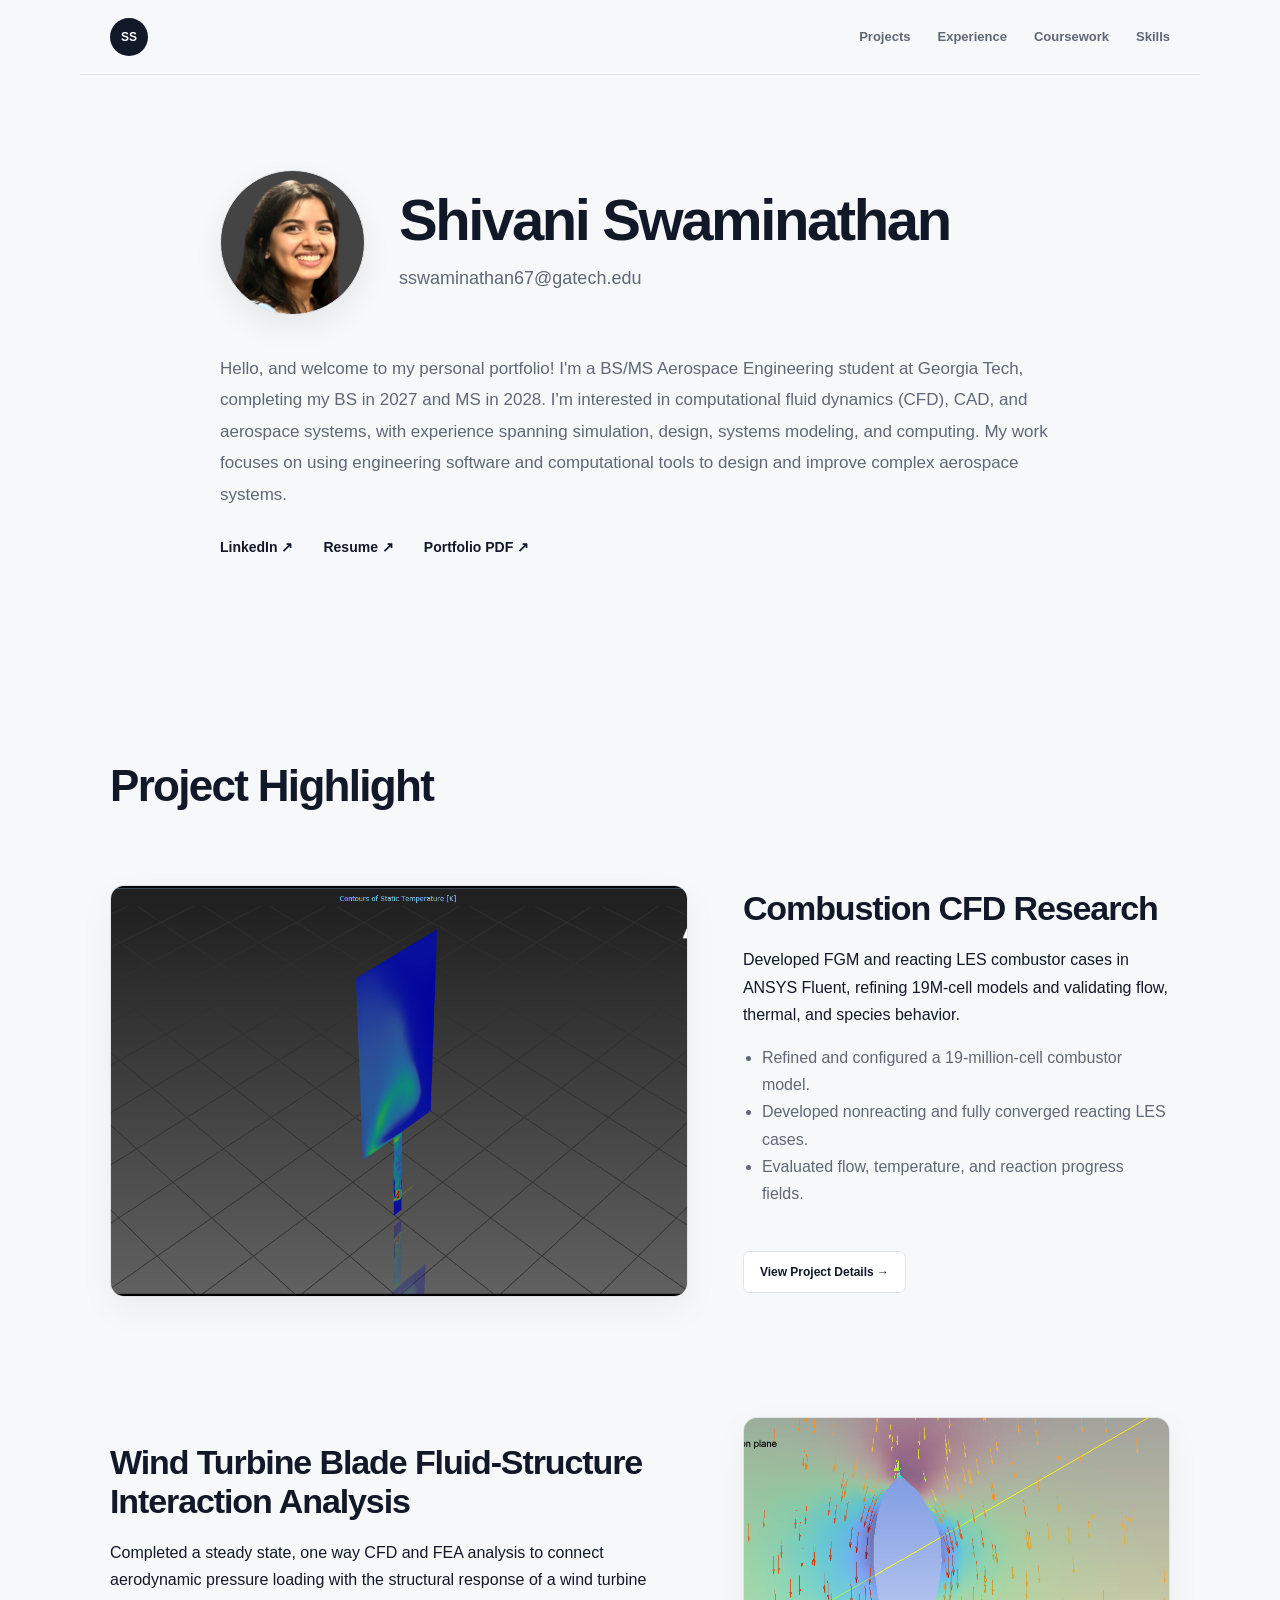
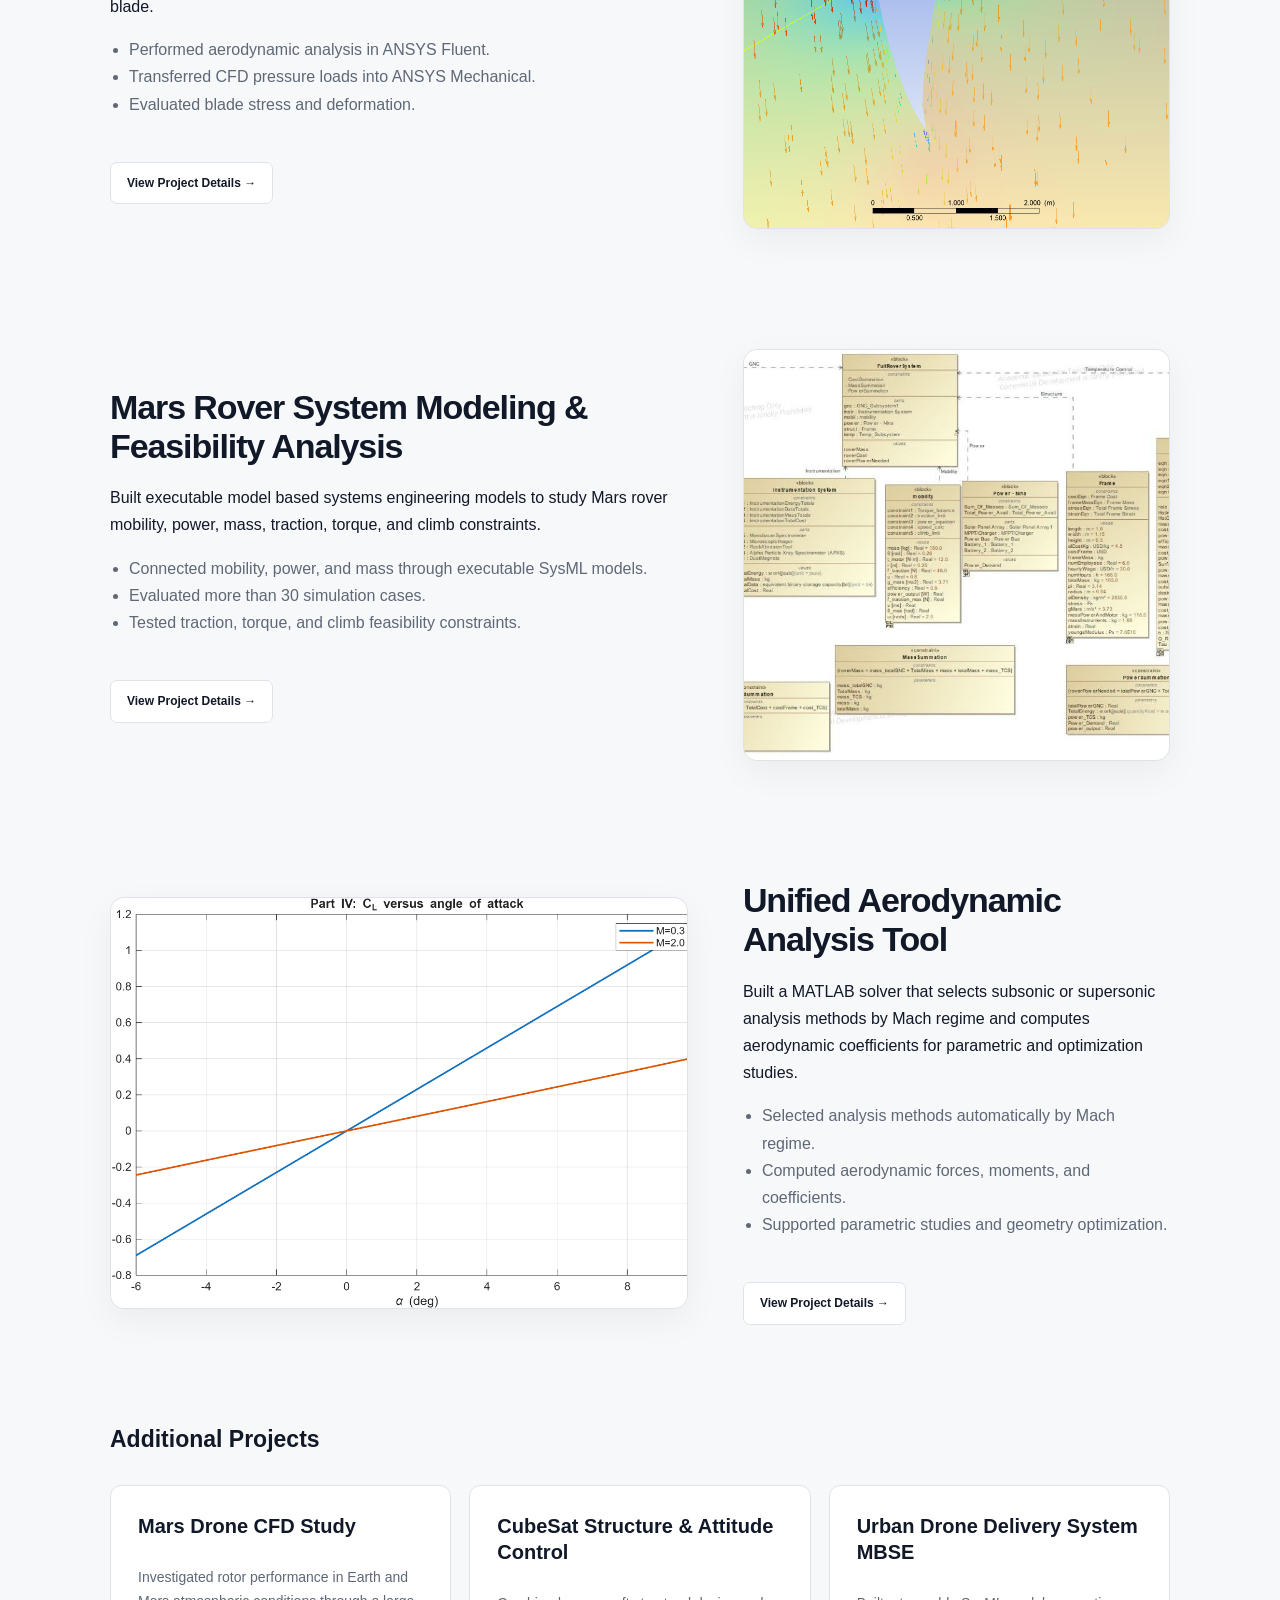
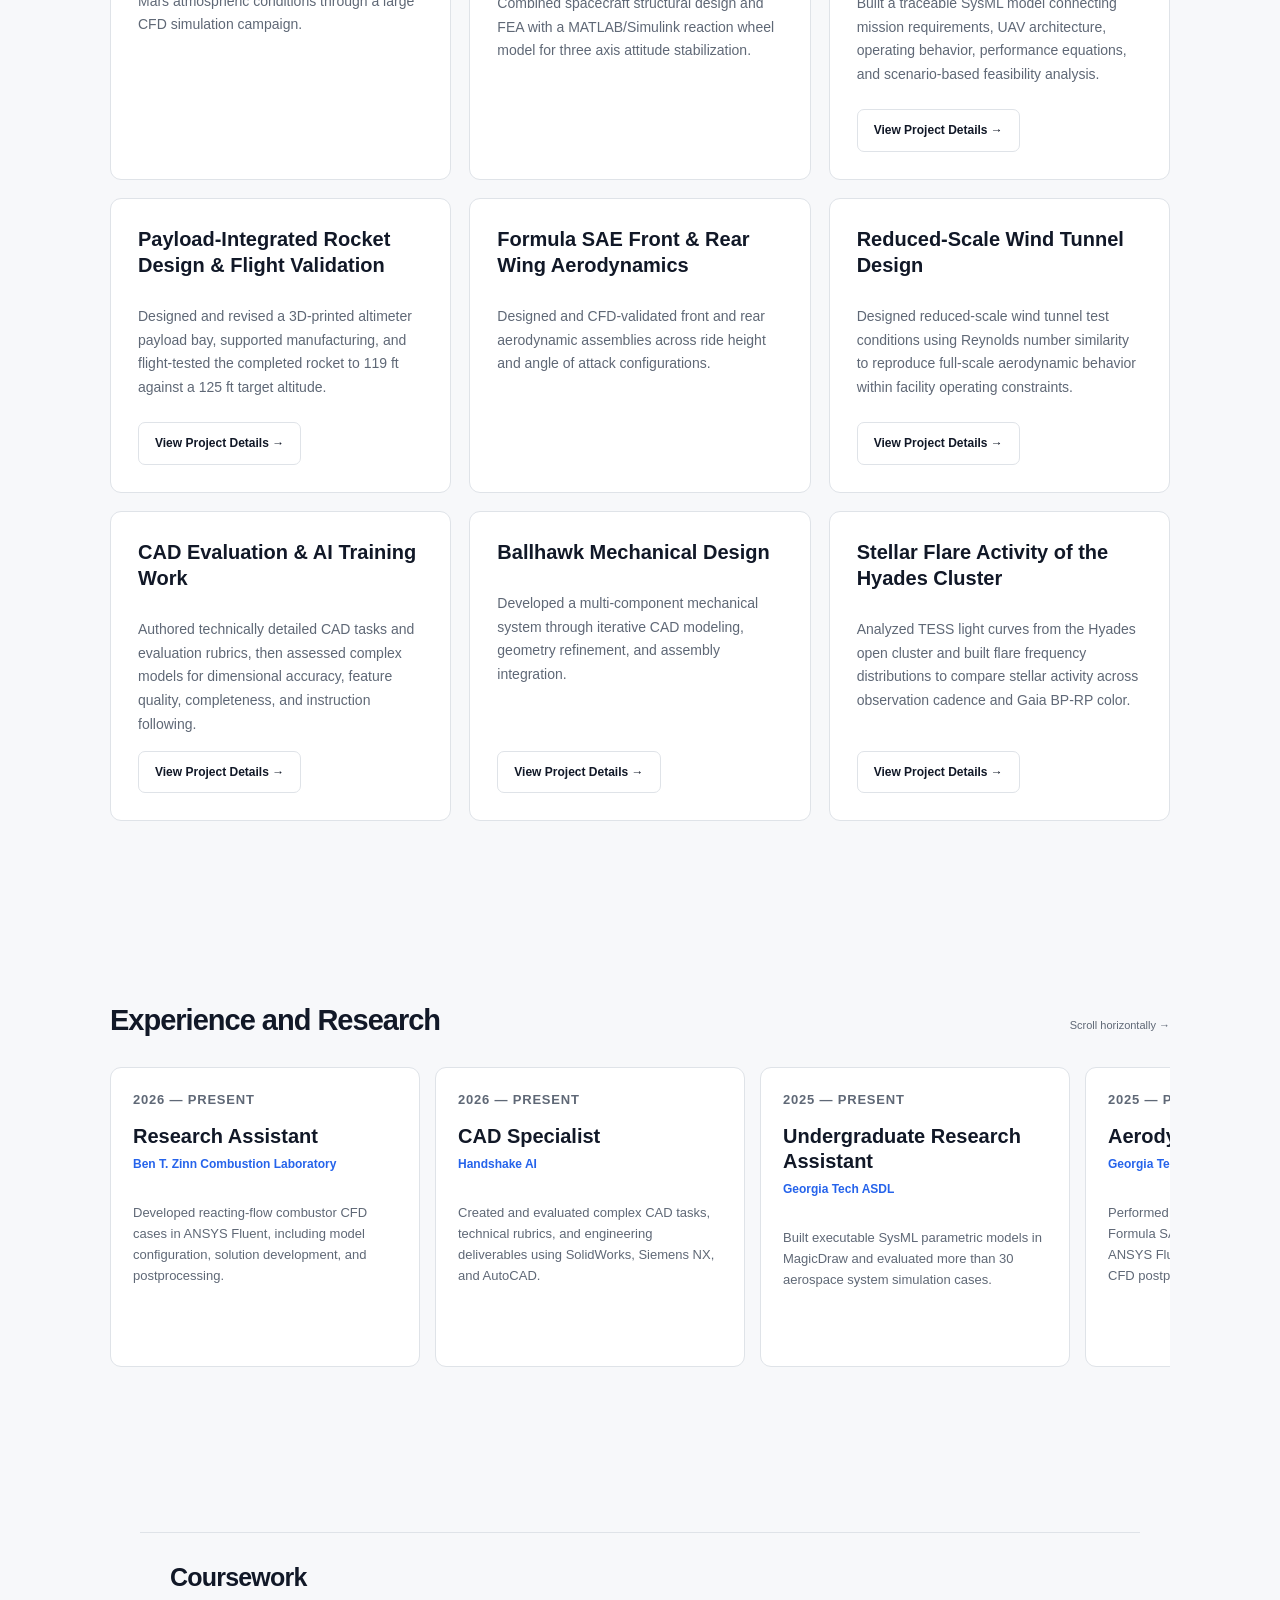
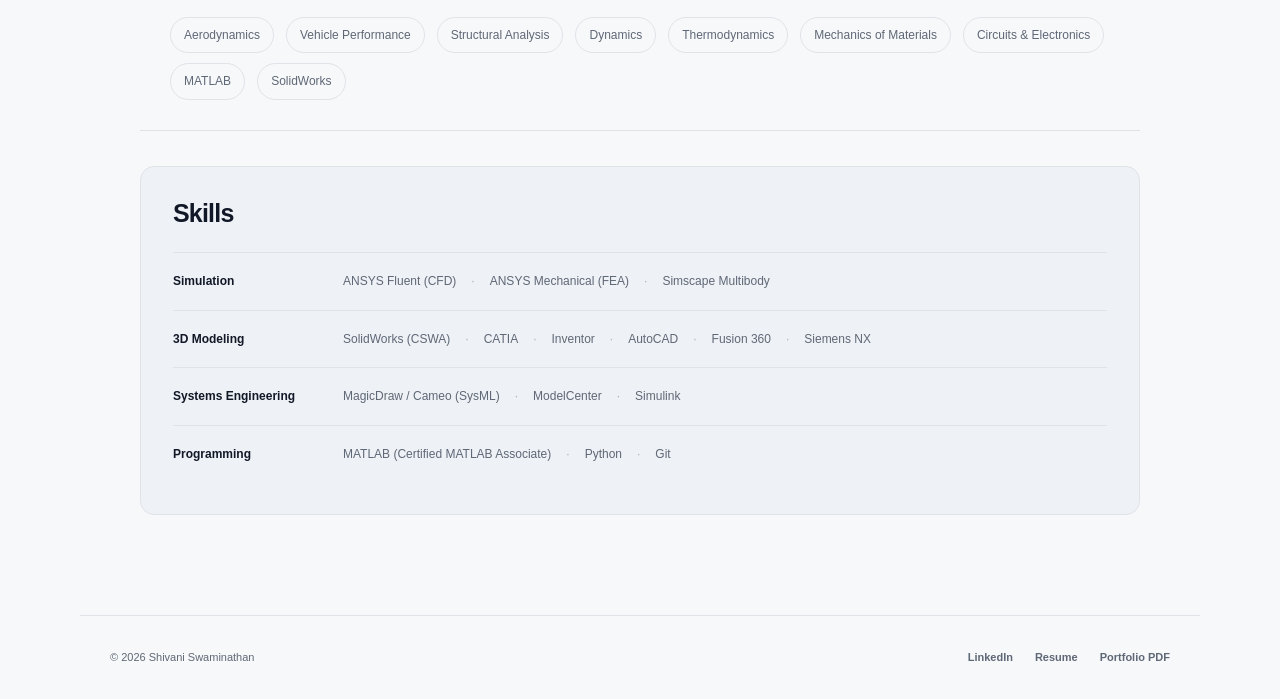
==== index.html @ 49f7ce7b "Add files via upload" ====
<!DOCTYPE html>
<html lang="en">

<head>
    <meta charset="UTF-8">

    <meta
        name="viewport"
        content="width=device-width, initial-scale=1.0"
    >

    <title>
        Shivani Swaminathan | Aerospace Engineering
    </title>

    <link rel="stylesheet" href="style.css">
</head>


<body>


<!-- =====================================================
     NAVIGATION
===================================================== -->

<nav class="navbar">

    <a href="#home" class="logo">
        SS
    </a>

    <div class="nav-links">

        <a href="#projects">
            Projects
        </a>

        <a href="#experience">
            Experience
        </a>

        <a href="#coursework">
            Coursework
        </a>

        <a href="#skills">
            Skills
        </a>

    </div>

</nav>



<main>


<!-- =====================================================
     INTRO
===================================================== -->

<section id="home" class="intro">

    <div class="intro-top">

        <div
            class="profile-photo"
            role="img"
            aria-label="Profile photo of Shivani Swaminathan"
        ></div>


        <div class="intro-heading">

            <h1>
                Shivani Swaminathan
            </h1>

            <p class="intro-email">
                sswaminathan67@gatech.edu
            </p>

        </div>

    </div>



    <p class="bio">

        Hello, and welcome to my personal portfolio! I'm a BS/MS Aerospace 
        Engineering student at Georgia Tech, completing my BS in 2027 and 
        MS in 2028. I'm interested in computational fluid dynamics (CFD), 
        CAD, and aerospace systems, with experience spanning simulation, design, 
        systems modeling, and computing. My work focuses on using 
        engineering software and computational tools to design and improve complex aerospace systems. 

    </p>



    <div class="intro-links">

        <a
            href="https://www.linkedin.com/in/shivani-swaminathan-gatech"
            target="_blank"
        >
            LinkedIn ↗
        </a>

        <a
            href="resume.pdf"
            target="_blank"
            rel="noopener noreferrer"
        >
            Resume ↗
        </a>

        <a
            href="output/pdf/Shivani_Swaminathan_Engineering_Portfolio.pdf"
            target="_blank"
            rel="noopener noreferrer"
        >
            Portfolio PDF ↗
        </a>

    </div>

</section>




<!-- =====================================================
     PROJECTS
===================================================== -->

<section id="projects" class="projects-section">

    <div class="section-heading">

        <div>
            <h2>Project Highlight</h2>
        </div>
    </div>


    <!-- =================================================
         FEATURED 01 — COMBUSTION CFD RESEARCH
    ================================================= -->

    <article class="featured-project">

        <div class="project-image">
            <img
                src="images/cfd_reacting_temp_graphic.png"
                alt="Reacting LES temperature contour from the combustor CFD model"
            >
        </div>

        <div class="project-info">

            <h3>Combustion CFD Research</h3>

            <p class="project-summary">
                Developed FGM and reacting LES combustor cases in ANSYS Fluent,
                refining 19M-cell models and validating flow, thermal, and species behavior.
            </p>

            <ul>
                <li>Refined and configured a 19-million-cell combustor model.</li>
                <li>Developed nonreacting and fully converged reacting LES cases.</li>
                <li>Evaluated flow, temperature, and reaction progress fields.</li>
            </ul>

            <a href="#combustion-detail" class="project-detail-button">
                View Project Details →
            </a>

        </div>

    </article>


    <!-- =================================================
         FEATURED 02 — WIND TURBINE FSI
    ================================================= -->

    <article class="featured-project reverse">

        <div class="project-image">
            <img
                src="images/wind-turbine-cfd-result-pressure-contour.png"
                alt="ANSYS Fluent pressure contour on the wind turbine blade"
            >
        </div>

        <div class="project-info">


            <h3>
                Wind Turbine Blade
                Fluid-Structure Interaction Analysis
            </h3>

            <p class="project-summary">
                Completed a steady state, one way CFD and FEA analysis to connect
                aerodynamic pressure loading with the structural response of a wind turbine blade.
            </p>

            <ul>
                <li>Performed aerodynamic analysis in ANSYS Fluent.</li>
                <li>Transferred CFD pressure loads into ANSYS Mechanical.</li>
                <li>Evaluated blade stress and deformation.</li>
            </ul>

            <a href="#wind-turbine-detail" class="project-detail-button">
                View Project Details →
            </a>

        </div>

    </article>


    <!-- =================================================
         FEATURED 03 — ASDL MARS ROVER
    ================================================= -->

    <article class="featured-project reverse">

        <div class="project-image">
            <img
                src="images/mbse-full-bdd.jpg"
                alt="Mars Opportunity Rover used for the MBSE mobility modeling project"
            >
        </div>

        <div class="project-info">

            <h3>
                Mars Rover System Modeling
                & Feasibility Analysis
            </h3>

            <p class="project-summary">
                Built executable model based systems engineering models to study
                Mars rover mobility, power, mass, traction, torque, and climb constraints.
            </p>

            <ul>
                <li>Connected mobility, power, and mass through executable SysML models.</li>
                <li>Evaluated more than 30 simulation cases.</li>
                <li>Tested traction, torque, and climb feasibility constraints.</li>
            </ul>

            <a href="#asdl-detail" class="project-detail-button">
                View Project Details →
            </a>

        </div>

    </article>


    <!-- =================================================
         FEATURED 04 — UNIFIED AERODYNAMIC ANALYSIS TOOL
    ================================================= -->

    <article class="featured-project">

        <div class="project-image">
            <img
                src="images/aero-tool-lift-angle-comparison.png"
                alt="Lift coefficient comparison generated by the unified aerodynamic analysis tool"
            >
        </div>

        <div class="project-info">

            <h3>Unified Aerodynamic Analysis Tool</h3>

            <p class="project-summary">
                Built a MATLAB solver that selects subsonic or supersonic analysis
                methods by Mach regime and computes aerodynamic coefficients for
                parametric and optimization studies.
            </p>

            <ul>
                <li>Selected analysis methods automatically by Mach regime.</li>
                <li>Computed aerodynamic forces, moments, and coefficients.</li>
                <li>Supported parametric studies and geometry optimization.</li>
            </ul>

            <a href="#aero-tool-detail" class="project-detail-button">
                View Project Details →
            </a>

        </div>

    </article>


    <!-- =================================================
         MORE PROJECTS
    ================================================= -->

    <div class="other-projects-heading">

        <div>
            <h3>Additional Projects</h3>
        </div>

    </div>


    <div class="project-grid project-grid-more">


        <!-- FORMULA SAE -->

        <article class="project-card">

            <h3>Formula SAE Front &amp; Rear Wing Aerodynamics</h3>

            <p>
                Designed and CFD-validated front and rear aerodynamic assemblies
                across ride height and angle of attack configurations.
            </p>

        </article>


        <!-- BALLHAWK -->

        <article class="project-card">

            <h3>Ballhawk Mechanical Design</h3>

            <p>
                Developed a multi-component mechanical system through iterative
                CAD modeling, geometry refinement, and assembly integration.
            </p>

        

            <a href="#ballhawk-detail" class="project-detail-button">
                View Project Details →
            </a>
</article>


        <!-- MARS DRONE -->

        <article class="project-card">

            <h3>Mars Drone CFD Study</h3>

            <p>
                Investigated rotor performance in Earth and Mars atmospheric
                conditions through a large CFD simulation campaign.
            </p>

</article>


        <!-- ASTROPHYSICS -->

        <article class="project-card">

            <h3>Stellar Flare Activity of the Hyades Cluster</h3>

            <p>
                Analyzed TESS light curves from the Hyades open cluster and built
                flare frequency distributions to compare stellar activity across
                observation cadence and Gaia BP-RP color.
            </p>



            <a href="#astrophysics-detail" class="project-detail-button">
                View Project Details →
            </a>
</article>


        <!-- DRONE DELIVERY MBSE -->

        <article class="project-card">

            <h3>Urban Drone Delivery System MBSE</h3>

            <p>
                Built a traceable SysML model connecting mission requirements, UAV architecture,
                operating behavior, performance equations, and scenario-based feasibility analysis.
            </p>

            <a href="#drone-mbse-detail" class="project-detail-button">
                View Project Details →
            </a>
</article>


        <!-- HANDSHAKE -->

        <article class="project-card">

            <h3>CAD Evaluation & AI Training Work</h3>

            <p>
                Authored technically detailed CAD tasks and evaluation rubrics,
                then assessed complex models for dimensional accuracy, feature quality,
                completeness, and instruction following.
            </p>

        

            <a href="#handshake-detail" class="project-detail-button">
                View Project Details →
            </a>
</article>


        <!-- CUBESAT -->

        <article class="project-card">

            <h3>
                CubeSat Structure
                & Attitude Control
            </h3>

            <p>
                Combined spacecraft structural design and FEA with a MATLAB/Simulink
                reaction wheel model for three axis attitude stabilization.
            </p>

</article>


        <!-- WIND TUNNEL -->

        <article class="project-card">

            <h3>Reduced-Scale Wind Tunnel Design</h3>

            <p>
                Designed reduced-scale wind tunnel test conditions using
                Reynolds number similarity to reproduce full-scale aerodynamic
                behavior within facility operating constraints.
            </p>

        

            <a href="#wind-tunnel-detail" class="project-detail-button">
                View Project Details →
            </a>
</article>


        <!-- PAYLOAD-INTEGRATED ROCKET -->

        <article class="project-card">

            <h3>Payload-Integrated Rocket Design &amp; Flight Validation</h3>

            <p>
                Designed and revised a 3D-printed altimeter payload bay, supported
                manufacturing, and flight-tested the completed rocket to 119 ft against
                a 125 ft target altitude.
            </p>

            <a href="#rocket-detail" class="project-detail-button">
                View Project Details →
            </a>

        </article>

    </div>

</section>



<!-- =====================================================
     ADDITIONAL PROJECT POPUPS
===================================================== -->


<!-- BALLHAWK DETAIL -->

<section id="ballhawk-detail" class="project-modal">

    <a href="#projects" class="modal-backdrop" aria-label="Close project"></a>

    <div class="modal-panel">

        <div class="modal-topbar ballhawk-story-topbar">
            <a href="#projects" class="modal-close" aria-label="Close project">×</a>
        </div>

        <div class="modal-content ballhawk-story-content">

            <!-- PROJECT COVER -->
            <section class="ballhawk-cover">

                <div class="ballhawk-cover-copy">

                    <h2>BallHawk Mechanical Design</h2>

                    <p class="ballhawk-cover-intro">
                        I designed the chassis and drivetrain components for BallHawk,
                        a team-built autonomous soccer training robot that could collect and launch balls,
                        place cones, and move around the field. My work focused on creating the
                        structure that allowed those independently developed systems to fit
                        together in one coordinated SolidWorks assembly.
                    </p>

                </div>

                <figure class="ballhawk-cover-image">
                    <img
                        src="images/ballhawkfinalrender.png"
                        data-fallback="0"
                        onerror="if(this.dataset.fallback==='0'){this.dataset.fallback='1';this.src='images/ballhawkfinalrender.jpg';}else if(this.dataset.fallback==='1'){this.dataset.fallback='2';this.src='images/ballhawkfinalrender.jpeg';}"
                        alt="Final rendered BallHawk mechanical assembly"
                    >
                    <figcaption>
                        Final BallHawk team assembly combining the chassis, drivetrain, launcher,
                        ball collection system, cone pickup mechanism, and auxiliary hardware.
                    </figcaption>
                </figure>

            </section>


            <article class="ballhawk-story-body">

                <!-- 01 -->
                <section class="story-section">

                    <h3>Designing around several interacting subsystems</h3>

                    <p>
                        BallHawk was designed as more than a mobile platform. The complete robot had
                        to support a drivetrain, ball collection mechanism, launcher, cone pickup arm,
                        sensors, and auxiliary hardware within one coordinated mechanical assembly.
                    </p>

                    <p>
                        That made packaging one of the main design challenges. The chassis needed to
                        provide enough space for each mechanism while still giving independently
                        developed subassemblies workable interfaces and preventing interference between
                        components.
                    </p>

                    <figure class="story-figure ballhawk-sketch-figure">
                        <img
                            src="images/ballhawkchassisconceptsketch.png"
                            data-fallback="0"
                            onerror="if(this.dataset.fallback==='0'){this.dataset.fallback='1';this.src='images/ballhawkchassisconceptsketch.jpg';}else if(this.dataset.fallback==='1'){this.dataset.fallback='2';this.src='images/ballhawkchassisconceptsketch.jpeg';}"
                            alt="Preliminary BallHawk chassis and drivetrain concept sketches"
                        >
                        <figcaption>
                            My preliminary concepts for the body shell, wheel and axle geometry,
                            drivetrain, suspension, and motor mounting bracket.
                        </figcaption>
                    </figure>

                </section>


                <!-- 02 -->
                <section class="story-section">

                    <h3>Turning the chassis concept into a complete CAD model</h3>

                    <p>
                        I developed the main body shell in SolidWorks around the larger system layout.
                        The chassis was not just an exterior enclosure; its geometry had to organize
                        the internal volume and provide the space and interfaces needed for the drivetrain
                        and the other mechanisms.
                    </p>

                    <p>
                        The final chassis incorporated the overall vehicle envelope, curved upper shell,
                        drivetrain openings, and the structural regions required to support the rest of
                        the mechanical assembly.
                    </p>

                    <figure class="story-figure ballhawk-drawing-figure">
                        <img
                            src="images/ballhawkchassisdrawing.png"
                            data-fallback="0"
                            onerror="if(this.dataset.fallback==='0'){this.dataset.fallback='1';this.src='images/ballhawkchassisdrawing.jpg';}else if(this.dataset.fallback==='1'){this.dataset.fallback='2';this.src='images/ballhawkchassisdrawing.jpeg';}"
                            alt="Engineering drawing of the BallHawk chassis"
                        >
                        <figcaption>
                            Engineering drawing of my final chassis design, showing orthographic and
                            isometric views of the body geometry.
                        </figcaption>
                    </figure>

                </section>


                <!-- 03 -->
                <section class="story-section">

                    <h3>Developing the drivetrain as a separate mechanical subassembly</h3>

                    <p>
                        I modeled the drivetrain as its own subassembly before integrating it into the
                        chassis. This made it easier to check the wheel geometry, axle placement, and
                        suspension relationships independently before the drivetrain was inserted into
                        the full vehicle.
                    </p>

                    <figure class="story-figure ballhawk-drivetrain-figure">
                        <img
                            src="images/ballhawkdrivetrainsubassembly.png"
                            data-fallback="0"
                            onerror="if(this.dataset.fallback==='0'){this.dataset.fallback='1';this.src='images/ballhawkdrivetrainsubassembly.jpg';}else if(this.dataset.fallback==='1'){this.dataset.fallback='2';this.src='images/ballhawkdrivetrainsubassembly.jpeg';}"
                            alt="BallHawk drivetrain subassembly drawing"
                        >
                        <figcaption>
                            Drivetrain subassembly showing the wheel, axle, suspension, and drivetrain-body
                            components and their assembled configuration.
                        </figcaption>
                    </figure>

                </section>


                <!-- 04 -->
                <section class="story-section">

                    <h3>Designing the smaller interfaces that make the assembly work</h3>

                    <p>
                        Some of the most important geometry was much smaller than the chassis itself.
                        I also designed components such as the motor mounting bracket, where hole placement,
                        dimensions, and alignment directly affected whether the drivetrain could be
                        assembled as intended.
                    </p>

                    <p>
                        These parts required thinking about the interfaces between motors, supports,
                        axles, and the larger drivetrain structure rather than treating each component
                        as an isolated model.
                    </p>

                    <figure class="story-figure ballhawk-detail-drawing-figure">
                        <img
                            src="images/ballhawkmotorbracketdrawing.png"
                            data-fallback="0"
                            onerror="if(this.dataset.fallback==='0'){this.dataset.fallback='1';this.src='images/ballhawkmotorbracketdrawing.jpg';}else if(this.dataset.fallback==='1'){this.dataset.fallback='2';this.src='images/ballhawkmotorbracketdrawing.jpeg';}"
                            alt="Dimensioned BallHawk motor mounting bracket drawing"
                        >
                        <figcaption>
                            Dimensioned motor mounting bracket designed as part of my chassis and
                            drivetrain subsystem.
                        </figcaption>
                    </figure>

                </section>


                <!-- 05 -->
                <section class="story-section">

                    <h3>Making independently designed parts fit together</h3>

                    <p>
                        A major part of the project was making sure components created by different team
                        members could actually assemble into one machine. We repeatedly compared dimensions
                        and updated geometry so each subsystem had a workable location on the chassis.
                    </p>

                    <p>
                        For my subsystem, this meant confirming that the drivetrain geometry aligned with
                        the body-shell openings and available internal space before the complete assembly
                        was built.
                    </p>

                    <figure class="story-figure ballhawk-integration-figure">
                        <img
                            src="images/ballhawkdrivetrainchassisintegration.png"
                            data-fallback="0"
                            onerror="if(this.dataset.fallback==='0'){this.dataset.fallback='1';this.src='images/ballhawkdrivetrainchassisintegration.jpg';}else if(this.dataset.fallback==='1'){this.dataset.fallback='2';this.src='images/ballhawkdrivetrainchassisintegration.jpeg';}"
                            alt="BallHawk drivetrain integrated into the chassis"
                        >
                        <figcaption>
                            Drivetrain integrated through the chassis body, showing the relationship
                            between the wheel/axle system and the main shell.
                        </figcaption>
                    </figure>

                </section>


                <!-- 06 -->
                <section class="story-section">

                    <h3>Building the complete BallHawk assembly</h3>

                    <p>
                        Once the individual subsystems were complete, the team combined them into the
                        final SolidWorks assembly. The chassis became the common structure around which
                        the drivetrain, launcher, cone arm, collection ramp, sensor, compressor, battery
                        hardware, service panel, and other auxiliary components were positioned.
                    </p>

                    <p>
                        The complete model was a team result. Each team member developed a separate
                        subsystem and then integrated it into the shared assembly after the main dimensions
                        and interfaces had been coordinated.
                    </p>

                    <figure class="story-figure ballhawk-exploded-figure">
                        <img
                            src="images/ballhawkfullassemblyexploded.png"
                            data-fallback="0"
                            onerror="if(this.dataset.fallback==='0'){this.dataset.fallback='1';this.src='images/ballhawkfullassemblyexploded.jpg';}else if(this.dataset.fallback==='1'){this.dataset.fallback='2';this.src='images/ballhawkfullassemblyexploded.jpeg';}"
                            alt="Exploded view of the full BallHawk team assembly"
                        >
                        <figcaption>
                            Team-level exploded assembly showing the major BallHawk subsystems and
                            their locations relative to the chassis.
                        </figcaption>
                    </figure>

                </section>


                <!-- 07 -->
                <section class="story-section story-section-final">

                    <h3>From subsystem design to the final machine</h3>

                    <p>
                        By the end of the project, my original chassis and drivetrain concepts had become
                        part of a much larger coordinated mechanical assembly. The main challenge was not
                        modeling any single component, it was making the different pieces agree on dimensions,
                        interfaces, and available space so the overall system could be assembled coherently.
                    </p>

                    <p class="story-takeaway">
                        <strong>Takeaway:</strong> BallHawk gave me experience designing mechanical
                        components as part of a larger system rather than as isolated CAD models. My chassis
                        and drivetrain had to provide usable interfaces for several independently developed
                        mechanisms, which made dimensional coordination, assembly planning, and component
                        integration just as important as the individual part geometry.
                    </p>

                </section>

            </article>

            <a href="#projects" class="modal-back-link" target="_self">← Back to Projects</a>

        </div>

    </div>

</section>


<!-- COMBUSTION CFD DETAIL -->

<section id="combustion-detail" class="project-modal">

    <a href="#projects" class="modal-backdrop" aria-label="Close project"></a>

    <div class="modal-panel">

        <div class="modal-topbar combustion-story-topbar">
            <span>UNDERGRADUATE RESEARCH · REACTING-FLOW CFD</span>
            <a href="#projects" class="modal-close" aria-label="Close project">×</a>
        </div>

        <div class="modal-content combustion-story-content">

            <section class="combustion-cover">
                <div class="combustion-cover-copy">
                    <h2>Combustion CFD Research</h2>
                    <p class="combustion-cover-intro">
                        I developed a high fidelity reacting LES model through a staged CFD workflow.
                        I began with industry provided baseline files, established a stable FGM solution,
                        carried that solution into a nonreacting LES, and then used the developed flowfield
                        to build the final reacting case.
                    </p>
                </div>

                <figure class="combustion-cover-figure">
                    <img src="images/cfd_reacting_temp_graphic.png"
                         alt="Static-temperature contour from the fully converged reacting LES combustor case">
                    <figcaption>
                        Final reacting LES temperature field on a longitudinal combustor plane. The elevated
                        temperature region follows the developing reaction zone from the injector into the chamber.
                    </figcaption>
                </figure>

                <div class="combustion-metrics" aria-label="Combustion CFD project metrics">
                    <div><span>MESH SCALE</span><strong>19M cells</strong></div>
                    <div><span>CASE CAMPAIGN</span><strong>8 cases</strong></div>
                    <div><span>REACTING RUN</span><strong>20 steps</strong></div>
                    <div><span>TIME STEP</span><strong>1 × 10<sup>−7</sup> s</strong></div>
                </div>
            </section>

            <article class="combustion-story-body">

                <section class="story-section">
                    <p class="story-kicker">01 · CASE DEVELOPMENT STRATEGY</p>
                    <h3>Building the model one stage at a time</h3>
                    <p>
                        Rather than starting with the most expensive case, I increased the model fidelity in
                        steps. I reviewed the provided baseline files, rebuilt the chemistry and operating
                        setup in ANSYS Fluent 2025 R2, and stabilized the FGM solution before moving to LES.
                    </p>
                    <p>
                        This produced a developed nonreacting flow and mixing field that I could carry directly
                        into the reacting case. Using that solution as the starting point preserved the resolved
                        flow structures while reaction was introduced through the FGM progress variable.
                    </p>

                </section>

                <section class="story-section">
                    <p class="story-kicker">02 · DOMAIN + MESH</p>
                    <h3>Resolving the injector and combustor flowfield</h3>
                    <p>
                        I worked with an approximately 19 million cell combustor mesh and checked the domain,
                        zone assignments, connectivity, and local resolution before configuring combustion.
                        The mesh concentrates resolution around the small fuel injection passage and its
                        intersection with the larger chamber, where steep velocity, mixture, and thermal
                        gradients drive the downstream solution.
                    </p>

                    <figure class="story-figure combustion-model-figure">
                        <img src="images/cfd_model.png"
                             alt="Three dimensional cylindrical combustor and injector computational domain">
                        <figcaption>
                            Computational domain with the small injector feeding the cylindrical combustor and
                            the outlet defined at the top of the chamber.
                        </figcaption>
                    </figure>

                    <div class="combustion-figure-pair combustion-mesh-pair">
                        <figure class="story-figure">
                            <img src="images/cfd_centerplane_mesh.png"
                                 alt="Center-plane section through the combustor mesh">
                            <figcaption>Center-plane mesh used to inspect internal resolution and zone interfaces.</figcaption>
                        </figure>
                        <figure class="story-figure">
                            <img src="images/cfd_injector_mesh.png"
                                 alt="Close-up of refined cells surrounding the combustor injector">
                            <figcaption>Local refinement at the narrow injector and chamber junction.</figcaption>
                        </figure>
                    </div>
                </section>

                <section class="story-section">
                    <p class="story-kicker">03 · PHYSICS + SOLUTION SETUP</p>
                    <h3>Bringing the chemistry and turbulence models together</h3>
                    <p>
                        I configured hydrogen–air chemistry from the supplied CHEMKIN mechanism and generated
                        the flamelet/PDF data required by Fluent's partially premixed FGM formulation. The
                        operating setup used 627 K inlet streams and an operating pressure of 1,378,950 Pa.
                        Along the way, I corrected model, material, boundary condition, and file dependency
                        issues that kept the inherited cases from providing a reliable starting point.
                    </p>
                    <p>
                        Once the FGM case was stable, I changed the turbulence model from SST
                        <em>k</em>–<em>ω</em> to LES with the WALE subgrid scale model and used a transient
                        formulation. This gave the LES a developed starting field instead of asking the flow,
                        turbulence, and chemistry models to settle at the same time.
                    </p>

                </section>

                <section class="story-section">
                    <p class="story-kicker">04 · NONREACTING LES BASELINE</p>
                    <h3>Developing the flowfield before turning on reaction</h3>
                    <p>
                        The nonreacting FGM–LES case was the direct starting point for the final simulation.
                        It allowed the transient jet and chamber flow to develop while the progress variable
                        remained zero. Keeping reaction off during this stage separated flow development from
                        combustion initialization and gave me a clear baseline for comparison.
                    </p>

                    <div class="combustion-figure-pair">
                        <figure class="story-figure">
                            <img src="images/cfd_nonreacting_velocity_graphic.png"
                                 alt="Velocity-magnitude contour for the nonreacting LES baseline">
                            <figcaption>Nonreacting LES velocity magnitude through the injector and chamber.</figcaption>
                        </figure>
                        <figure class="story-figure">
                            <img src="images/cfd_nonreacting_temp_graphic.png"
                                 alt="Static-temperature contour for the nonreacting LES baseline">
                            <figcaption>Baseline temperature field before the reacting solution was introduced.</figcaption>
                        </figure>
                    </div>

                    <figure class="story-figure combustion-wide-figure">
                        <img src="images/cfd_nonreacting_progressvariable_graphic.png"
                             alt="Zero progress-variable field in the nonreacting LES baseline">
                        <figcaption>
                            The zero progress variable field confirms that this case represents the developed
                            nonreacting LES state used to initialize the reacting branch.
                        </figcaption>
                    </figure>
                </section>

                <section class="story-section story-section-final">
                    <p class="story-kicker">05 · FULLY CONVERGED REACTING LES</p>
                    <h3>Advancing the final reacting solution</h3>
                    <p>
                        I built the final reacting case directly from the nonreacting LES solution instead of
                        reinitializing the domain. After setting the combustor reaction state through
                        the FGM progress variable, I advanced the simulation for 20 time steps at
                        1 × 10<sup>−7</sup> s per step to obtain the fully converged reacting LES result.
                    </p>

                    <div class="combustion-figure-pair">
                        <figure class="story-figure">
                            <img src="images/cfd_reacting_velocity_graphic.png"
                                 alt="Velocity-magnitude contour for the fully converged reacting LES">
                            <figcaption>Reacting velocity field showing the jet-driven chamber flow structure.</figcaption>
                        </figure>
                        <figure class="story-figure">
                            <img src="images/cfd_reacting_temp_graphic.png"
                                 alt="Static-temperature contour for the fully converged reacting LES">
                            <figcaption>Reacting temperature field reaching approximately 2,790 K.</figcaption>
                        </figure>
                    </div>

                    <div class="combustion-figure-pair">
                        <figure class="story-figure">
                            <img src="images/cfd_reacting_progressvariable_graphic.png"
                                 alt="Progress-variable contour for the fully converged reacting LES">
                            <figcaption>
                                Progress variable from 0 to 1 identifying the reacted region and flame structure.
                            </figcaption>
                        </figure>
                        <figure class="story-figure">
                            <img src="images/cfd_reacting_mmf_graphic.png"
                                 alt="Mean-mixture-fraction contour for the fully converged reacting LES">
                            <figcaption>
                                Mean mixture fraction showing fuel–air distribution through the injector plane.
                            </figcaption>
                        </figure>
                    </div>

                    <p>
                        Across the eight cases, I compared temperature, pressure, velocity,
                        and species behavior. I also reviewed three combustor cases with ANSYS engineers,
                        which led to four model and setup corrections. Together, those changes improved model
                        fidelity by 18% and created a more dependable baseline for later analysis.
                    </p>

                    <p class="story-takeaway">
                        <strong>Takeaway:</strong> The final result came from a traceable case development
                        process that carried the chemistry, flow history, and model setup from the industry
                        baseline through FGM, LES, and the final reacting solution.
                    </p>
                </section>

            </article>

            <a href="#projects" class="modal-back-link" target="_self">← Back to Projects</a>

        </div>

    </div>

</section>


<!-- ASTROPHYSICS DETAIL -->

<section id="astrophysics-detail" class="project-modal">

    <a href="#projects" class="modal-backdrop" aria-label="Close project"></a>

    <div class="modal-panel">

        <div class="modal-topbar hyades-story-topbar">
            <a href="#projects" class="modal-close" aria-label="Close project">×</a>
        </div>

        <div class="modal-content hyades-story-content">

            <!-- PROJECT COVER -->
            <section class="hyades-cover">

                <div class="hyades-cover-copy">

                    <h2>Stellar Flare Activity of the Hyades Cluster</h2>

                    <p class="hyades-cover-intro">
                        I analyzed light curves from the Transiting Exoplanet Survey Satellite (TESS) for stars in the Hyades open cluster to
                        investigate how stellar flare activity varies with stellar properties and
                        observation cadence. Building on an existing flare detection framework, I
                        characterized flare strengths and constructed cumulative flare frequency
                        distributions across Gaia BP-RP color ranges and TESS cadences.
                    </p>

                    <div class="story-meta hyades-cover-meta">


                </div>

                <figure class="hyades-cover-image">
                    <img
                        src="images/hyades-cluster.jpg"
                        alt="Hyades open cluster"
                    >
                    <figcaption>
                        The Hyades open cluster provided an older stellar population for extending
                        the existing young star flare analysis.
                    </figcaption>
                </figure>

            </section>


            <article class="hyades-story-body">

                <!-- 01 -->
                <section class="story-section">

                    <h3>Extending flare analysis to an older stellar population</h3>

                    <p>
                        Previous work in the research group focused on Nearby Young Moving Groups
                        spanning much younger stellar ages. I extended that analysis framework to
                        the Hyades, an open cluster at approximately 625 million years, to examine
                        magnetic activity at a later stage of stellar evolution.
                    </p>

                    <p>
                        Because the stars in the Hyades are approximately the same age, the cluster
                        also provides a useful way to compare flare behavior across stellar mass and
                        type without introducing a large age difference between the stars.
                    </p>

                </section>


                <!-- 02 -->
                <section class="story-section">

                    <h3>Turning TESS light curves into comparable flare measurements</h3>

                    <p>
                        I worked with light curves from the TESS Quick-Look Pipeline and used a
                        Python-based detection and fitting workflow to identify flare candidates.
                        Candidate events were selected from detrended light curves and fit to recover
                        their amplitudes and durations, with recovered flares required to rise more
                        than 3σ above the quiescent flux level.
                    </p>

                    <p>
                        I then calculated fractional flare energy by integrating the flare signal
                        over time and normalizing it by the star's quiescent brightness. Using a
                        dimensionless energy ratio made it possible to compare flare strengths across
                        stars with different baseline brightness levels.
                    </p>

                </section>


                <!-- 03 -->
                <section class="story-section">

                    <h3>Building the flare frequency distribution for the cluster</h3>

                    <p>
                        I combined the recovered events into a cumulative flare frequency
                        distribution (FFD). The horizontal axis represents fractional flare energy,
                        while the vertical axis shows the fraction of flares stronger than a given
                        energy, allowing the overall activity distribution of the cluster to be
                        viewed in a single curve.
                    </p>

                    <figure class="story-figure hyades-whole-ffd-figure">
                        <img
                            src="images/hyades-whole-cluster-ffd.png"
                            alt="Cumulative flare frequency distribution for the Hyades cluster"
                        >
                        <figcaption>
                            Cumulative flare frequency distribution for the full Hyades sample.
                        </figcaption>
                    </figure>

                    <div class="story-results hyades-single-result">
                        <div>
                            <strong>2308</strong>
                            <span>flares represented in the cumulative Hyades FFD</span>
                        </div>
                    </div>

                </section>


                <!-- 04 -->
                <section class="story-section">

                    <h3>Testing how observation cadence changes the result</h3>

                    <p>
                        TESS does not observe every target at the same time resolution, so I compared
                        the flare distributions from the 10-minute and 200-second cadence samples
                        separately. The higher cadence dataset contained substantially more detected
                        events and better captured short-duration flares.
                    </p>

                    <figure class="story-figure hyades-cadence-figure">
                        <img
                            src="images/hyades-ffd-cadence-comparison.png"
                            alt="Hyades flare frequency distributions comparing 10-minute and 200-second TESS cadences"
                        >
                        <figcaption>
                            Whole cluster flare frequency distributions separated by TESS observation cadence.
                        </figcaption>
                    </figure>

                    <div class="story-results hyades-cadence-results">

                        <div>
                            <strong>531</strong>
                            <span>flares in the 10-minute cadence FFD</span>
                        </div>

                        <div>
                            <strong>1764</strong>
                            <span>flares in the 200-second cadence FFD</span>
                        </div>

                    </div>

                    <p>
                        This comparison showed that observation cadence is not just a plotting choice; it
                        changes which flare population can be recovered from the data and therefore
                        affects the activity trends inferred from the light curves.
                    </p>

                </section>


                <!-- 05 -->
                <section class="story-section">

                    <h3>Comparing activity across stellar types</h3>

                    <p>
                        Gaia BP-RP color provides a proxy for stellar temperature and spectral type.
                        I separated each cadence sample into broad BP-RP ranges and compared their FFDs
                        to look for differences in flare behavior across hotter and cooler stars.
                    </p>

                    <figure class="story-figure hyades-color-figure">
                        <img
                            src="images/hyades-ffd-color-cadence.png"
                            alt="Hyades flare frequency distributions separated by TESS cadence and Gaia BP-RP color"
                        >
                        <figcaption>
                            Flare frequency distributions separated by observation cadence and Gaia BP-RP color range.
                        </figcaption>
                    </figure>

                    <p>
                        The preliminary distributions suggested that cooler, lower mass stars at
                        higher BP-RP values remained more flare active than the bluer stellar
                        populations. I treated this as a trend to investigate rather than a final
                        conclusion because the cadence groups and stellar-color bins contain different
                        sample sizes.
                    </p>

                </section>


                <!-- 06 -->
                <section class="story-section">

                    <h3>Looking beyond flare frequency</h3>

                    <p>
                        I also compared equivalent flare duration with fractional flare energy for
                        the two cadence groups. Plotting the individual events alongside their
                        distributions provided another view of how temporal resolution changes the
                        flare population recovered from the observations.
                    </p>

                    <figure class="story-figure hyades-duration-figure">
                        <img
                            src="images/hyades-duration-energy-cadence.png"
                            alt="Hyades flare duration versus fractional energy comparison by TESS cadence"
                        >
                        <figcaption>
                            Equivalent flare duration versus fractional flare energy for the
                            10-minute and 200-second cadence samples.
                        </figcaption>
                    </figure>

                </section>


                <!-- 07 -->
                <section class="story-section story-section-final">

                    <h3>What the analysis showed</h3>

                    <p>
                        The Hyades analysis showed how both stellar characteristics and observational
                        choices affect the activity patterns extracted from astronomical time series
                        data. Shorter cadence observations recovered a larger population of short
                        flares, while the BP-RP comparisons revealed preliminary differences in
                        activity across stellar types.
                    </p>

                    <p>
                        Extending the analysis to the older Hyades population also created a bridge
                        between the younger stellar groups studied by the existing pipeline and later
                        stages of magnetic evolution.
                    </p>

                    <p class="story-takeaway">
                        <strong>Takeaway:</strong> This project gave me experience turning astronomical
                        time series data into interpretable physical trends. I worked across light curve
                        processing, Python-based flare fitting, energy normalization, and population-level
                        visualization while learning how observational factors such as cadence can affect
                        the conclusions drawn from a dataset.
                    </p>

                </section>

            </article>

            <a href="#projects" class="modal-back-link" target="_self">← Back to Projects</a>

        </div>

    </div>

</section>


<!-- DRONE DELIVERY MBSE DETAIL -->

<section id="drone-mbse-detail" class="project-modal">

    <a href="#projects" class="modal-backdrop" aria-label="Close project"></a>

    <div class="modal-panel">

        <div class="modal-topbar drone-mbse-story-topbar">
            <span>UNDERGRADUATE RESEARCH · MODEL BASED SYSTEMS ENGINEERING</span>
            <a href="#projects" class="modal-close" aria-label="Close project">×</a>
        </div>

        <div class="modal-content drone-mbse-story-content">

            <section class="drone-mbse-cover">

                <div class="drone-mbse-cover-copy">
                    <h2>Urban Drone Delivery System MBSE</h2>
                    <p class="drone-mbse-cover-intro">
                        I developed a complete SysML model of an autonomous package delivery drone,
                        connecting its urban operating context to requirements, system architecture,
                        mission behavior, performance equations, and scenario level feasibility checks.
                        The result was an integrated model that could explain both how the system was
                        organized and whether a proposed mission should proceed.
                    </p>
                </div>

                <figure class="drone-mbse-cover-figure">
                    <img src="images/drone-mbse-architecture.png"
                         alt="SysML block definition diagram for the drone delivery system">
                    <figcaption>
                        The system architecture decomposes the mission into the drone, ground station,
                        operating environment, and delivery location, then traces the drone into its
                        propulsion, energy, navigation, communication, sensing, and payload subsystems.
                    </figcaption>
                </figure>

                <div class="drone-mbse-metrics" aria-label="Project scope and requirements">
                    <div><span>RANGE TARGET</span><strong>≥ 10 km</strong></div>
                    <div><span>BATTERY TARGET</span><strong>≥ 40 min</strong></div>
                    <div><span>PAYLOAD LIMIT</span><strong>≤ 2 kg</strong></div>
                    <div><span>TRADE CASES</span><strong>3 scenarios</strong></div>
                </div>

            </section>

            <article class="drone-mbse-story-body">

                <section class="story-section">
                    <p class="story-kicker">01 · SYSTEM BOUNDARY + REQUIREMENTS</p>
                    <h3>Defining the mission before defining the vehicle</h3>
                    <p>
                        I began by setting the system boundary around an urban delivery mission. The drone
                        receives a request from the customer, accepts commands from a ground station,
                        operates within wind, obstacle, and no-fly-zone constraints, and delivers a package
                        to a specified location. Establishing those external interactions prevented the model
                        from treating the aircraft as an isolated product.
                    </p>
                    <p>
                        The top level requirement, to deliver packages autonomously and safely, was decomposed
                        into performance, energy, safety, and payload branches. This created traceable targets
                        for delivery time, range, speed, battery life, power consumption, obstacle avoidance,
                        emergency landing, and payload capacity.
                    </p>

                    <figure class="story-figure drone-mbse-wide-figure">
                        <img src="images/drone-mbse-requirements.png"
                             alt="SysML requirements hierarchy for the drone delivery system">
                        <figcaption>
                            Derived requirements connect the mission objective to measurable performance,
                            energy, safety, and payload criteria.
                        </figcaption>
                    </figure>
                </section>

                <section class="story-section">
                    <p class="story-kicker">02 · LOGICAL ARCHITECTURE</p>
                    <h3>Decomposing the system into accountable subsystems</h3>
                    <p>
                        I used a block definition diagram to organize the system hierarchically. The drone
                        contains the battery, propulsion system, motor, flight controller, sensors, frame,
                        navigation, communications, payload handling, and obstacle avoidance functions. The
                        ground station was separately decomposed into mission planning, telemetry, operator
                        interface, and communication elements.
                    </p>
                    <p>
                        Keeping the vehicle, ground segment, environment, and destination distinct made
                        ownership of each value and constraint clearer. It also created a consistent structure
                        for connecting later behavior and parametric analysis back to the responsible blocks.
                    </p>
                </section>

                <section class="story-section">
                    <p class="story-kicker">03 · NOMINAL + OFF-NOMINAL BEHAVIOR</p>
                    <h3>Modeling how the mission proceeds and when it stops</h3>
                    <p>
                        The activity model describes the full delivery workflow: receive the request, validate
                        payload and energy, plan the route, take off, navigate, respond to obstacles, confirm a
                        safe landing area, deliver the package, and return to base. Decision nodes turn safety
                        requirements into go/no-go logic.
                    </p>

                    <div class="drone-mbse-figure-pair">
                        <figure class="story-figure">
                            <img src="images/drone-mbse-activity.png"
                                 alt="Delivery mission SysML activity diagram">
                            <figcaption>
                                Activity flow with payload, battery, obstacle, and landing area checkpoints.
                            </figcaption>
                        </figure>
                        <figure class="story-figure">
                            <img src="images/drone-mbse-state-machine.png"
                                 alt="Drone operating state machine with fault handling">
                            <figcaption>
                                State machine covering mission modes from idle through delivery and return,
                                with a fault path available throughout operation.
                            </figcaption>
                        </figure>
                    </div>

                    <p>
                        I complemented the process view with a state machine for discrete operating modes.
                        Cruise can transition into obstacle avoidance or hold position, while unsafe conditions
                        route the vehicle toward fault handling. Together, the two diagrams capture both the
                        sequence of mission activities and the vehicle state at each point.
                    </p>
                </section>

                <section class="story-section">
                    <p class="story-kicker">04 · EXECUTABLE PARAMETRICS</p>
                    <h3>Connecting architecture to quantitative performance</h3>
                    <p>
                        I embedded constraint blocks for battery life, delivery time, range, power, and payload.
                        Battery capacity and power consumption determine endurance, distance and speed determine
                        delivery time, and speed and endurance determine range. Binding these relationships to
                        block values turned the model from a static description into an analysis framework.
                    </p>

                    <figure class="story-figure drone-mbse-parametric-figure">
                        <img src="images/drone-mbse-parametric.png"
                             alt="SysML parametric diagram linking drone inputs and performance metrics">
                        <figcaption>
                            Constraint blocks link physical inputs to mission outputs and enforce maximum
                            power and payload limits within the same system model.
                        </figcaption>
                    </figure>
                </section>

                <section class="story-section story-section-final">
                    <p class="story-kicker">05 · TRADE STUDY + FEASIBILITY</p>
                    <h3>Using scenarios to reveal mission level consequences</h3>
                    <p>
                        I evaluated baseline, heavy payload, and long distance scenarios while holding battery
                        capacity, power consumption, and speed constant. The baseline case produced an 11.1 minute
                        delivery time, 48 minutes of battery life, and 43 km of modeled range. Doubling the route
                        distance increased delivery time to 22.2 minutes while endurance and range remained fixed,
                        as expected from the governing inputs.
                    </p>

                    <div class="drone-mbse-results">
                        <div><span>BASELINE DELIVERY</span><strong>11.1 min</strong></div>
                        <div><span>LONG-DISTANCE CASE</span><strong>22.2 min</strong></div>
                        <div><span>MODELED ENDURANCE</span><strong>48 min</strong></div>
                        <div><span>HEAVY PAYLOAD</span><strong>Mission rejected</strong></div>
                    </div>

                    <figure class="story-figure drone-mbse-trade-figure">
                        <img src="images/drone-mbse-trade-study.png"
                             alt="Scenario table for baseline, heavy-payload, and long-distance drone missions">
                        <figcaption>
                            Instance level trade study comparing distance, payload, delivery time, range,
                            and battery life across three mission cases.
                        </figcaption>
                    </figure>

                    <p class="story-takeaway">
                        <strong>Takeaway:</strong> The project showed how MBSE can preserve a continuous thread
                        from stakeholder context and requirements to architecture, behavior, equations, and
                        mission decisions. The 3 kg payload case was rejected against the 2 kg limit, making
                        requirement compliance an active part of the model.
                    </p>
                </section>

            </article>

            <a href="#projects" class="modal-back-link" target="_self">← Back to Projects</a>

        </div>

    </div>

</section>


<!-- HANDSHAKE DETAIL -->

<section id="handshake-detail" class="project-modal">

    <a href="#projects" class="modal-backdrop" aria-label="Close project"></a>

    <div class="modal-panel">

        <div class="modal-topbar touchstone-story-topbar">
            <a href="#projects" class="modal-close" aria-label="Close project">×</a>
        </div>

        <div class="modal-content touchstone-story-content">

            <!-- PROJECT COVER -->
            <section class="touchstone-cover">

                <div class="touchstone-cover-copy">

                    <h2>CAD Benchmarking & AI Model Evaluation</h2>

                    <p class="touchstone-cover-intro">
                        I helped develop and review complex CAD benchmarks used to assess AI-generated
                        engineering work. The role brought together mechanical design, requirements
                        interpretation, rubric development, and CAD validation. I checked each submission
                        for geometric accuracy, completeness, and consistency with the
                        original design brief.
                    </p>

                </div>

                <figure class="touchstone-cover-image">
                    <img
                        src="images/touchstone-final-cad-model-gripper.png"
                        data-fallback="0"
                        onerror="if(this.dataset.fallback==='0'){this.dataset.fallback='1';this.src='images/touchstone-final-cad-model-gripper.jpg';}else if(this.dataset.fallback==='1'){this.dataset.fallback='2';this.src='images/touchstone-final-cad-model-gripper.jpeg';}"
                        alt="Completed mechanical claw gripper CAD model used in a benchmark task"
                    >
                    <figcaption>
                        A representative mechanical gripper used to assess whether a CAD assembly captured
                        the required geometry and mechanical features.
                    </figcaption>
                </figure>

            </section>


            <article class="touchstone-story-body">

                <!-- 01 -->
                <section class="story-section">

                    <h3>Turning design requirements into clear CAD tasks</h3>

                    <p>
                        A strong CAD benchmark needs to be detailed enough for different reviewers to reach
                        the same conclusion. I translated engineering instructions into focused tasks that
                        clearly defined the expected geometry, features, assembly relationships, and final
                        deliverables.
                    </p>

                    <p>
                        The key challenge was making every requirement measurable. A model could not pass
                        simply because it resembled the reference; the task also needed to confirm that the
                        correct components, features, and mechanical relationships were present.
                    </p>

                    <figure class="story-figure touchstone-prompt-figure">
                        <img
                            src="images/touchstone-prompt-rubric-interface.png"
                            data-fallback="0"
                            onerror="if(this.dataset.fallback==='0'){this.dataset.fallback='1';this.src='images/touchstone-prompt-rubric-interface.jpg';}else if(this.dataset.fallback==='1'){this.dataset.fallback='2';this.src='images/touchstone-prompt-rubric-interface.jpeg';}"
                            alt="CAD benchmark prompt and rubric interface"
                        >
                        <figcaption>
                            An example task interface pairing a CAD assignment with specific review criteria.
                        </figcaption>
                    </figure>

                </section>


                <!-- 02 -->
                <section class="story-section">

                    <h3>Comparing the design intent with the final model</h3>

                    <p>
                        For each benchmark, I compared the submitted CAD work with both the written brief and
                        the reference geometry. I began with the overall mechanism, then worked through the
                        smaller details that determined whether the design was truly accurate.
                    </p>

                    <p>
                        For the claw gripper shown here, I reviewed the opposing jaws, gear train, linkages,
                        pivot locations, base geometry, and mounting features, along with how those parts came
                        together as a complete mechanical assembly.
                    </p>

                    <figure class="story-figure touchstone-reference-figure">
                        <img
                            src="images/touchstone-cad-vs-reference.png"
                            data-fallback="0"
                            onerror="if(this.dataset.fallback==='0'){this.dataset.fallback='1';this.src='images/touchstone-cad-vs-reference.jpg';}else if(this.dataset.fallback==='1'){this.dataset.fallback='2';this.src='images/touchstone-cad-vs-reference.jpeg';}"
                            alt="Reference claw gripper compared with the completed CAD model"
                        >
                        <figcaption>
                            A side-by-side comparison used to check the mechanism's overall geometry and the
                            relationships between its components.
                        </figcaption>
                    </figure>

                </section>


                <!-- 03 -->
                <section class="story-section">

                    <h3>Building an objective evaluation rubric</h3>

                    <p>
                        Rather than assigning one subjective score to an entire model, I broke each CAD task
                        into a series of focused checks. The rubric covered elements such as required
                        components, feature construction, gear alignment, linkage connections, mounting
                        geometry, and assembly organization.
                    </p>

                    <p>
                        This approach made reviews more consistent and repeatable. A submission might look
                        convincing at first glance but still miss an important feature, interface, or
                        mechanical relationship.
                    </p>

                    <figure class="story-figure touchstone-rubric-figure">
                        <img
                            src="images/touchstone-rubric-for-claw-gripper.png"
                            data-fallback="0"
                            onerror="if(this.dataset.fallback==='0'){this.dataset.fallback='1';this.src='images/touchstone-rubric-for-claw-gripper.jpg';}else if(this.dataset.fallback==='1'){this.dataset.fallback='2';this.src='images/touchstone-rubric-for-claw-gripper.jpeg';}"
                            alt="Detailed evaluation rubric for the claw gripper CAD benchmark"
                        >
                        <figcaption>
                            The gripper rubric separates the design into mechanical and geometric details
                            that can be checked individually.
                        </figcaption>
                    </figure>

                </section>


                <!-- 04 -->
                <section class="story-section">

                    <h3>Looking beyond visual similarity</h3>

                    <p>
                        The final review went beyond screenshots. I opened the CAD model and inspected its
                        dimensions, feature placement, component relationships, and overall compliance with
                        the rubric.
                    </p>

                    <p>
                        Direct inspection was especially important for details that might appear correct in
                        an isometric view while being wrong in the underlying model, including spacing,
                        alignment, hole placement, and clearances between moving parts.
                    </p>

                    <figure class="story-figure touchstone-verification-figure">
                        <img
                            src="images/touchstone-dimensional-verification.png"
                            data-fallback="0"
                            onerror="if(this.dataset.fallback==='0'){this.dataset.fallback='1';this.src='images/touchstone-dimensional-verification.jpg';}else if(this.dataset.fallback==='1'){this.dataset.fallback='2';this.src='images/touchstone-dimensional-verification.jpeg';}"
                            alt="Dimensional and geometric verification of the claw gripper CAD model"
                        >
                        <figcaption>
                            Direct CAD inspection reveals dimensions and mechanical relationships that cannot
                            be judged reliably from appearance alone.
                        </figcaption>
                    </figure>

                </section>


                <!-- 05 -->
                <section class="story-section story-section-final">

                    <h3>Approaching CAD as both a designer and a reviewer</h3>

                    <p>
                        This work required me to think about CAD from two perspectives: how an engineer would
                        build the model and how a reviewer could verify the result. It reinforced that clear
                        instructions and measurable acceptance criteria are just as important as the final
                        geometry.
                    </p>

                    <p class="story-takeaway">
                        <strong>Takeaway:</strong> This project strengthened my ability to turn engineering
                        requirements into clear CAD tasks, build objective rubrics, and verify models for
                        accuracy and completeness. It also taught me to evaluate the design information behind
                        a model instead of relying on appearance alone.
                    </p>

                </section>

            </article>

            <a href="#projects" class="modal-back-link" target="_self">← Back to Projects</a>

        </div>

    </div>

</section>


<!-- AERODYNAMIC TOOL DETAIL -->

<section id="aero-tool-detail" class="project-modal">

    <a href="#projects" class="modal-backdrop" aria-label="Close project"></a>

    <div class="modal-panel">

        <div class="modal-topbar aero-story-topbar">
            <span>ADDITIONAL PROJECT · AERODYNAMICS</span>
            <a href="#projects" class="modal-close" aria-label="Close project">×</a>
        </div>

        <div class="modal-content aero-story-content">

            <section class="aero-tool-cover">
                <div class="aero-tool-cover-copy">
                    <h2>Unified Aerodynamic Analysis Tool</h2>
                    <p class="aero-tool-cover-intro">
                        I built a MATLAB solver to analyze a two dimensional double wedge airfoil
                        from subsonic through supersonic conditions. The tool chooses the
                        appropriate aerodynamic model, calculates pressure and force coefficients,
                        runs parametric studies, and searches for the most efficient valid design.
                    </p>
                </div>

                <figure class="aero-tool-cover-figure">
                    <img src="images/aero-tool-design-map.png"
                         alt="Lift to drag design map for the optimized double wedge airfoil">
                    <figcaption>
                        Design space search at Mach 1.52. The star marks the best attached shock
                        solution within the selected angle of attack and wedge angle bounds.
                    </figcaption>
                </figure>

                <div class="aero-tool-results" aria-label="Optimized design results">
                    <div><span>MACH</span><strong>1.52</strong></div>
                    <div><span>ANGLE OF ATTACK</span><strong>2°</strong></div>
                    <div><span>WEDGE HALF-ANGLE</span><strong>2°</strong></div>
                    <div><span>MAXIMUM L/D</span><strong>14.306</strong></div>
                </div>
            </section>

            <article class="aero-tool-story-body">

                <section class="story-section">
                    <p class="story-kicker">01 · TOOL ARCHITECTURE</p>
                    <h3>Using one workflow across multiple flow regimes</h3>
                    <p>
                        Aerodynamic models are only reliable within specific operating ranges, so I
                        designed the solver around model validity rather than forcing one equation set
                        across every Mach number. The user enters freestream Mach number, angle of
                        attack, and wedge half angle, and the code validates those inputs and routes the case
                        to the suitable analysis method.
                    </p>

                    <div class="aero-regime-grid">
                        <div>
                            <span>SUBSONIC · M &lt; 0.8</span>
                            <p>Linearized thin airfoil theory with a Prandtl–Glauert compressibility correction.</p>
                        </div>
                        <div>
                            <span>TRANSONIC · 0.8–1.2</span>
                            <p>The solver stops instead of returning results from a model outside its valid range.</p>
                        </div>
                        <div>
                            <span>SUPERSONIC · M &gt; 1.2</span>
                            <p>Panel-by-panel shock expansion theory using oblique shocks and Prandtl–Meyer expansions.</p>
                        </div>
                    </div>

                    <figure class="story-figure aero-tool-wide-figure">
                        <img src="images/aero-tool-double-wedge-geometry.png"
                             alt="Automatically generated double wedge airfoil geometry and freestream direction">
                        <figcaption>
                            Automatically generated double wedge geometry. The four panels are tracked
                            separately so downstream Mach number and pressure can be carried from the front
                            panels to the rear panels.
                        </figcaption>
                    </figure>
                </section>

                <section class="story-section">
                    <p class="story-kicker">02 · MODEL COMPARISON</p>
                    <h3>Capturing different aerodynamic behavior below and above Mach 1</h3>
                    <p>
                        In the subsonic model, lift varied linearly with angle of attack and increased as
                        the Prandtl–Glauert correction grew stronger. At Mach 0.3, the lift coefficient
                        changed from −0.6897 at −6° to 1.0346 at 9°. The supersonic solution remained
                        linear with angle of attack, but its lower slope reflected the different
                        pressure response predicted by shock expansion theory.
                    </p>

                    <figure class="story-figure">
                        <img src="images/aero-tool-lift-angle-comparison.png"
                             alt="Lift coefficient versus angle of attack for subsonic and supersonic flow">
                        <figcaption>
                            Comparing lift response at Mach 0.3 and Mach 2.0 shows why the tool must switch
                            models as the flow regime changes.
                        </figcaption>
                    </figure>
                </section>

                <section class="story-section">
                    <p class="story-kicker">03 · SUPERSONIC PANEL SOLUTION</p>
                    <h3>Marching shocks and expansions across the airfoil</h3>
                    <p>
                        For supersonic cases, I followed the upper and lower surfaces independently from
                        leading edge to trailing edge. Each turn was classified as a compression or
                        expansion. Compression corners used the weak attached solution of the
                        θ–β–M relation, while expansion corners used the Prandtl–Meyer function. The
                        state leaving each front panel became the starting condition for its rear panel.
                    </p>
                    <p>
                        At Mach 2, a 2° angle of attack, and a 3° wedge half angle, the lower front panel
                        produced the strongest compression and reached a pressure coefficient of 0.11265.
                        The rear panel expansions reduced pressure on both surfaces before the panel forces
                        were integrated into lift and inviscid wave drag.
                    </p>

                    <figure class="story-figure">
                        <img src="images/aero-tool-panel-pressure.png"
                             alt="Pressure coefficients on the four double wedge airfoil panels">
                        <figcaption>
                            Panel pressure coefficients for the Mach 2 reference case. Positive values mark
                            compression dominated front panels, and negative values show the rear expansions.
                        </figcaption>
                    </figure>
                </section>

                <section class="story-section">
                    <p class="story-kicker">04 · PARAMETRIC STUDY</p>
                    <h3>Finding the design variable that controlled efficiency</h3>
                    <p>
                        I swept Mach number, angle of attack, and wedge half angle to separate their effects.
                        Wedge angle produced the clearest design tradeoff. At Mach 2 and 2° angle of attack,
                        increasing the half-angle from 2° to 10° raised lift coefficient only from 0.08082
                        to 0.08545, while wave-drag coefficient increased from 0.00565 to 0.07604.
                    </p>
                    <p>
                        The result showed that stronger flow turning added wave drag much faster than lift.
                        Aerodynamic efficiency therefore fell from an L/D of 14.3 to 1.12 across the sweep,
                        making thickness the dominant variable in the final design search.
                    </p>

                    <figure class="story-figure">
                        <img src="images/aero-tool-wedge-angle-tradeoff.png"
                             alt="Lift and wave-drag coefficients versus wedge half-angle">
                        <figcaption>
                            Increasing wedge half angle had little effect on lift but caused wave drag to
                            rise sharply.
                        </figcaption>
                    </figure>
                </section>

                <section class="story-section story-section-final">
                    <p class="story-kicker">05 · DESIGN SEARCH</p>
                    <h3>Optimizing within the limits of the aerodynamic model</h3>
                    <p>
                        The final search covered Mach 1.3–3.0, angles of attack from 0.5°–10°, and wedge
                        half angles from 2°–10°. Cases with detached shocks were rejected automatically,
                        and a finer search was run around the best initial result. The optimum occurred at
                        Mach 1.52, α = 2°, and δ = 2°, producing C<sub>L</sub> = 0.122831,
                        C<sub>D</sub> = 0.008586, and L/D = 14.306.
                    </p>

                    <figure class="story-figure aero-tool-wide-figure">
                        <img src="images/aero-tool-optimized-geometry.png"
                             alt="Optimized double wedge airfoil geometry">
                        <figcaption>
                            Optimized doublew edge geometry. At α = δ, the upper front panel aligns with
                            the freestream, while the lower front panel generates the primary compression.
                        </figcaption>
                    </figure>

                    <p class="story-takeaway">
                        <strong>Takeaway:</strong> This project strengthened my ability to turn aerodynamic
                        theory into a reusable computational tool, recognize where each model is valid, and
                        connect parametric results to a defensible engineering design decision.
                    </p>
                </section>

            </article>

            <a href="#projects" class="modal-back-link" target="_self">← Back to Projects</a>

        </div>

    </div>

</section>


<!-- WIND TUNNEL DETAIL -->

<section id="wind-tunnel-detail" class="project-modal">

    <a href="#projects" class="modal-backdrop" aria-label="Close project"></a>

    <div class="modal-panel">

        <div class="modal-topbar wind-tunnel-story-topbar">
            <span>ADDITIONAL PROJECT · COMPRESSIBLE FLOW</span>
            <a href="#projects" class="modal-close" aria-label="Close project">×</a>
        </div>

        <div class="modal-content wind-tunnel-story-content">

            <section class="wind-tunnel-cover">
                <div class="wind-tunnel-cover-copy">
                    <h2>Reduced-Scale Wind Tunnel Design</h2>
                    <p class="wind-tunnel-cover-intro">
                        I developed a preliminary design analysis
                        for a two dimensional, closed circuit supersonic wind tunnel. I used MATLAB
                        to compare air, argon, and carbon dioxide across Mach 1.5–4.5 and stagnation
                        temperatures from 300–700 K. The goal was to determine how those choices
                        would affect the tunnel's physical dimensions, startup power, operating
                        temperature, and the pressure and thermal conditions around a test model.
                    </p>
                </div>

                <figure class="wind-tunnel-cover-figure">
                    <img src="images/wind-tunnel-shock-angle.png"
                         alt="Oblique shock angle versus design Mach number for three wind-tunnel gases">
                    <figcaption>
                        Predicted oblique shock angle for a symmetric 20° wedge. Gas selection changes
                        how close the shock sits to the tunnel walls across the operating range.
                    </figcaption>
                </figure>

                <div class="wind-tunnel-design-space" aria-label="Wind tunnel design space">
                    <div><span>MACH RANGE</span><strong>1.5–4.5</strong></div>
                    <div><span>STAGNATION TEMPERATURE</span><strong>300–700 K</strong></div>
                    <div><span>WORKING FLUIDS</span><strong>3</strong></div>
                    <div><span>MODEL APEX ANGLE</span><strong>20°</strong></div>
                </div>
            </section>

            <article class="wind-tunnel-story-body">

                <section class="story-section">
                    <p class="story-kicker">01 · DESIGN QUESTION</p>
                    <h3>Connecting tunnel operation to the test environment</h3>
                    <p>
                        The design brief called for a closed circuit tunnel that could produce
                        supersonic test conditions over a wide operating range. I needed to evaluate
                        three possible gases (air, argon, and carbon dioxide) at test-section Mach
                        numbers from 1.5 to 4.5 and inlet stagnation temperatures from 300 to 700 K.
                        Each choice changed the tunnel geometry,
                        the energy required to start it, and the environment surrounding a test model.
                    </p>
                    <p>
                        I therefore split the work into two linked problems. First, I sized the
                        converging-diverging nozzle and diffuser throats, estimated maximum compressor
                        power during startup, and calculated the static temperature entering the test
                        section. Then I placed a symmetric 20° wedge in the modeled flow and predicted
                        its oblique shock angle, surface pressure ratio, and downstream temperature.
                        Together, these calculations showed both what the tunnel would require to
                        operate and what an experiment inside it would experience.
                    </p>

                    <div class="wind-tunnel-method-grid">
                        <div>
                            <span>TUNNEL OPERATION</span>
                            <p>Isentropic area relations, normal shock losses, throat sizing, compressor power, and static temperature.</p>
                        </div>
                        <div>
                            <span>MODEL FLOWFIELD</span>
                            <p>Numerical θ–β–M solution, surface pressure ratio, and downstream shock temperature.</p>
                        </div>
                    </div>
                </section>

                <section class="story-section">
                    <p class="story-kicker">02 · NOZZLE AND DIFFUSER SIZING</p>
                    <h3>Translating Mach number into tunnel geometry</h3>
                    <p>
                        For steady operation, the converging-diverging nozzle accelerates the gas to
                        the target test section Mach number. Because the tunnel was modeled with a
                        constant span, the compressible area relation could be written directly as a
                        height ratio. As Mach number increased, the required nozzle throat became much
                        smaller relative to the test section.
                    </p>
                    <p>
                        I also sized the diffuser throat around the minimum loss starting condition,
                        with the normal shock positioned at the second throat. This requirement moved
                        in the opposite direction, as the second to first throat ratio rose rapidly with
                        Mach number. Argon produced the smallest geometry change at the high end of the
                        design space, while carbon dioxide required the largest.
                    </p>

                    <div class="wind-tunnel-figure-pair">
                        <figure class="story-figure">
                            <img src="images/wind-tunnel-nozzle-height-ratio.png"
                                 alt="Nozzle throat to test-section height ratio versus Mach number">
                            <figcaption>
                                The nozzle throat must shrink relative to the test section as the target
                                Mach number increases.
                            </figcaption>
                        </figure>
                        <figure class="story-figure">
                            <img src="images/wind-tunnel-throat-height-ratio.png"
                                 alt="Diffuser throat to nozzle throat height ratio versus Mach number">
                            <figcaption>
                                The required diffuser-to-nozzle throat ratio grows rapidly, particularly
                                for carbon dioxide at high Mach number.
                            </figcaption>
                        </figure>
                    </div>
                </section>

                <section class="story-section">
                    <p class="story-kicker">03 · OPERATING COST AND THERMAL LIMITS</p>
                    <h3>Estimating what it takes to start and run the tunnel</h3>
                    <p>
                        I used conservation of energy, compressible mass flow, and stagnation property
                        relations to estimate normalized maximum compressor power. The power demand stayed
                        relatively modest through much of the range, then climbed sharply above roughly
                        Mach 3.5. Higher stagnation temperature increased that demand, and carbon dioxide
                        was the most power intensive of the three fluids. Argon required substantially less.
                    </p>
                    <p>
                        The easier startup came with a thermal tradeoff. Isentropic expansion through the
                        nozzle reduced the test section static temperature as Mach number increased. Argon
                        produced the lowest temperatures, while carbon dioxide remained warmer. This meant
                        the working fluid could not be selected from geometry or power alone, material limits
                        and the desired test environment also mattered.
                    </p>

                    <div class="wind-tunnel-figure-pair">
                        <figure class="story-figure">
                            <img src="images/wind-tunnel-compressor-power.png"
                                 alt="Normalized maximum compressor power across Mach number, gas, and stagnation temperature">
                            <figcaption>
                                Startup power rises sharply at high Mach number and is strongly affected by
                                both working fluid and stagnation temperature.
                            </figcaption>
                        </figure>
                        <figure class="story-figure">
                            <img src="images/wind-tunnel-static-temperature.png"
                                 alt="Test-section static temperature for the three gases and two stagnation temperatures">
                            <figcaption>
                                Test section static temperature falls with Mach number, and argon reaches the
                                coldest operating conditions.
                            </figcaption>
                        </figure>
                    </div>
                </section>

                <section class="story-section">
                    <p class="story-kicker">04 · WEDGE FLOWFIELD</p>
                    <h3>Predicting the loads and temperatures around a test model</h3>
                    <p>
                        To connect the facility design with an actual experiment, I analyzed a symmetric
                        wedge with a 20° apex angle. The MATLAB tool solved the θ–β–M equation numerically
                        for the weak oblique shock, then used the normal Mach component to calculate the
                        pressure rise and temperature change across the shock.
                    </p>
                    <p>
                        The shock swept closer to the model as Mach number increased. Argon consistently
                        produced the steepest shock and the largest surface pressure ratio, which would make
                        it useful for higher load testing but would also increase the risk of shock reflections
                        from the test section walls.
                    </p>

                    <figure class="story-figure wind-tunnel-full-figure">
                        <img src="images/wind-tunnel-wedge-pressure-ratio.png"
                             alt="Wedge surface pressure ratio versus Mach number for air, argon, and carbon dioxide">
                        <figcaption>
                            Argon produces the highest wedge surface pressure ratio throughout most of the
                            design space, while carbon dioxide produces the lowest.
                        </figcaption>
                    </figure>
                </section>

                <section class="story-section story-section-final">
                    <p class="story-kicker">05 · DESIGN TRADEOFF</p>
                    <h3>Choosing a gas based on the mission of the facility</h3>
                    <p>
                        Downstream temperature revealed the clearest limitation of argon. Although every gas
                        heated as it crossed the oblique shock, the upstream isentropic expansion dominated the
                        overall trend. At a 300 K stagnation temperature, argon fell to about 65 K near Mach 4.5,
                        compared with warmer conditions for air and carbon dioxide.
                    </p>

                    <figure class="story-figure wind-tunnel-full-figure">
                        <img src="images/wind-tunnel-downstream-temperature.png"
                             alt="Downstream static temperature behind the wedge shock versus Mach number">
                        <figcaption>
                            Predicted downstream model temperature at a 300 K stagnation condition. The very
                            low argon temperatures could require specialized materials or a hotter inlet condition.
                        </figcaption>
                    </figure>

                    <p class="story-takeaway">
                        <strong>Takeaway:</strong> There was no single best working fluid. Argon reduced startup
                        power and eased geometric sizing, but it created the coldest and most severe model
                        environment. Air and carbon dioxide required more demanding tunnel operation but offered
                        warmer test conditions. The final choice depends on whether facility efficiency or a
                        particular aerodynamic test environment is the stronger priority.
                    </p>
                </section>

            </article>

            <a href="#projects" class="modal-back-link" target="_self">← Back to Projects</a>

        </div>

    </div>

</section>


<!-- =====================================================
     FEATURED PROJECT POPUPS
===================================================== -->


<!-- WIND TURBINE DETAIL -->

<section id="wind-turbine-detail" class="project-modal">

    <a href="#projects" class="modal-backdrop" aria-label="Close project"></a>

    <div class="modal-panel">

        <div class="modal-topbar">
            <a href="#projects" class="modal-close" aria-label="Close project">×</a>
        </div>

        <div class="modal-content wind-story-content">

            <header class="wind-story-header">


                <h2>
                    Wind Turbine Blade
                    Fluid-Structure Interaction Analysis
                </h2>

                <p class="modal-intro">
                    I completed a steady state, one way FSI analysis in ANSYS, following the
                    load path from the surrounding airflow to the pressure on the blade and
                    finally to the blade's structural response.
                </p>

                <div class="story-meta">

                    <div>
                        <span>TOOLS</span>
                        <p>ANSYS Fluent · ANSYS Mechanical · ANSYS CFD-Post</p>
                    </div>


                    <div>
                        <span>STRUCTURE</span>
                        <p>Orthotropic composite shell + internal spar</p>
                    </div>

                </div>

            </header>


            <figure class="story-figure story-figure-hero">

                <img
                    src="images/wind-turbine-cfd-result-pressure-contour.png"
                    alt="Pressure contour from the CFD solution on the wind turbine blade"
                >

                <figcaption>
                    Pressure distribution from the converged Fluent solution. This
                    aerodynamic surface load becomes the input to the structural model.
                </figcaption>

            </figure>


            <article class="wind-story-body">

                <section class="story-section">

                    <h3>
                        The problem: connect the airflow to the structure
                    </h3>

                    <p>
                        The project follows a roughly 43 meter utility scale wind turbine
                        blade through a complete CFD and FEA workflow. The blade transitions
                        from a cylindrical root into S818, S825, and S826 airfoil sections,
                        with spanwise twist and a 4° pitch angle at the tip.
                    </p>

                    <p>
                        Instead of treating aerodynamics and structures as unrelated
                        analyses, the goal was to calculate the pressure field in Fluent
                        and transfer that same loading into Mechanical. Because the
                        structural deformation is not sent back to the CFD model, this is
                        a steady state, one way fluid structure interaction
                        analysis.
                    </p>

                    <figure class="story-figure">

                        <img
                            src="images/wind-turbine-blade-flow-domain-geometry.png"
                            alt="Wind turbine blade and surrounding CFD flow-domain geometry"
                        >

                        <figcaption>
                            Blade and fluid-domain geometry used for the aerodynamic model.
                            Only one third of the rotor domain is required because the three
                            blades are related by periodicity.
                        </figcaption>

                    </figure>

                </section>


                <section class="story-section">

                    <h3>
                        Modeling a rotating blade without a moving mesh
                    </h3>

                    <p>
                        The incoming wind speed is 12 m/s and the blade rotates at
                        2.22 rad/s, giving a tip-speed ratio of approximately 8. I modeled
                        the flow in a rotating reference frame, which captures the blade
                        rotation while allowing the computational mesh itself to remain
                        stationary.
                    </p>

                    <p>
                        The CFD model uses the Reynolds-averaged continuity and
                        Navier-Stokes equations with the SST k-ω turbulence model. The
                        inlet is prescribed at 12 m/s, the outlet at atmospheric pressure,
                        the blade is a no slip wall, and the two side faces are periodic.
                    </p>

                    <figure class="story-figure">

                        <img
                            src="images/wind-turbine-mesh.png"
                            alt="Computational mesh around the wind turbine blade"
                        >

                        <figcaption>
                            CFD mesh surrounding the blade. The baseline model contains several hundred thousand cells and uses local
                            refinement around the blade and wake region.
                        </figcaption>

                    </figure>

                </section>


                <section class="story-section">

                    <h3>
                        Solving the aerodynamic side
                    </h3>

                    <p>
                        I solved the flow with Fluent's pressure based solver and monitored
                        convergence before extracting the quantities needed for the next
                        stage. The CFD solution shows how pressure changes over the blade
                        surface and how the rotating blade redirects the surrounding flow.
                    </p>

                    <figure class="story-figure">

                        <img
                            src="images/wind-turbine-cfd-result-velocity-streamlines.png"
                            alt="Velocity streamlines from the wind turbine CFD solution"
                        >

                        <figcaption>
                            Velocity streamlines from CFD-Post, showing the three dimensional
                            flow response around the rotating blade.
                        </figcaption>

                    </figure>

                    <div class="story-callout">

                        <span class="story-callout-label">CFD VERIFICATION</span>

                        <p>
                            The simulated blade-tip velocity was 98.05 m/s compared with
                            98.12 m/s from the hand calculation. I also checked mass balance,
                            pressure convergence, iteration convergence, and the effect of
                            mesh refinement before using the aerodynamic loads downstream.
                        </p>

                    </div>

                </section>


                <section class="story-section">

                    <h3>
                        Passing the aerodynamic load into FEA
                    </h3>

                    <p>
                        The key step in the project is the Workbench connection between
                        the Fluent and Mechanical systems. The pressure field calculated
                        on the wetted blade surfaces is imported directly as a structural
                        pressure load, preserving the spatial variation found in the CFD
                        solution.
                    </p>

                    <figure class="story-figure">

                        <img
                            src="images/wind-turbine-cfd-to-fea-coupling-workflow.png"
                            alt="ANSYS Workbench workflow coupling Fluent pressure results to Mechanical"
                        >

                        <figcaption>
                            ANSYS Workbench coupling workflow. The CFD solution supplies
                            the pressure loading used by the downstream structural model.
                        </figcaption>

                    </figure>

                </section>


                <section class="story-section">

                    <h3>
                        Building the structural model
                    </h3>

                    <p>
                        The blade is represented as an orthotropic composite structure
                        with an outer shell and an internal spar. Both components vary in
                        thickness along the span, reflecting the much heavier root region
                        and thinner tip. In Mechanical, I assigned the composite material,
                        thickness distribution, rotational velocity, root constraint, and
                        imported aerodynamic pressure field before solving for the
                        structural response.
                    </p>

                    <p>
                        I then evaluated total deformation and von-Mises equivalent stress
                        to see where the aerodynamic and rotational loads produce the
                        largest structural response.
                    </p>

                    <div class="story-image-grid">

                        <figure class="story-figure">

                            <img
                                src="images/wind-turbine-fea-result-structural-deformation.png"
                                alt="Wind turbine blade total deformation from ANSYS Mechanical"
                            >

                            <figcaption>
                                Total structural deformation under the combined rotational
                                and imported aerodynamic loading.
                            </figcaption>

                        </figure>


                        <figure class="story-figure">

                            <img
                                src="images/wind-turbine-fea-result-structural-stress.png"
                                alt="Wind turbine blade structural stress from ANSYS Mechanical"
                            >

                            <figcaption>
                                Structural stress result used to identify the most highly
                                loaded regions of the blade.
                            </figcaption>

                        </figure>

                    </div>

                </section>


                <section class="story-section story-section-final">

                    <h3>
                        Verification mattered as much as the contour plots
                    </h3>

                    <p>
                        On the structural side, the ANSYS root radial force was 1578.1 kN compared with a 1576.3 kN hand calculation, a difference of about 0.1%. The CFD mesh-refinement study also showed that the baseline mesh was not fully mesh independent for power prediction, emphasizing the importance of verifying numerical convergence rather than relying only on visually smooth contour results.
                    </p>

                    <div class="story-results">

                        <div>
                            <strong>98.05 m/s</strong>
                            <span>CFD blade-tip velocity</span>
                        </div>

                        <div>
                            <strong>98.12 m/s</strong>
                            <span>hand-calculated tip velocity</span>
                        </div>

                        <div>
                            <strong>0.1%</strong>
                            <span>root radial-force difference</span>
                        </div>

                    </div>

                    <p class="story-takeaway">
                        <strong>Takeaway:</strong> this project gave me an end-to-end view
                        of multiphysics simulation - defining the aerodynamic model,
                        checking the CFD solution, transferring distributed loads, and
                        evaluating the resulting structural response in a single connected
                        ANSYS workflow.
                    </p>

                </section>

            </article>


            <a href="#projects" class="modal-back-link" target="_self">
                ← Back to Projects
            </a>

        </div>

    </div>

</section>


<!-- ASDL DETAIL -->

<section id="asdl-detail" class="project-modal">

    <a href="#projects" class="modal-backdrop" aria-label="Close project"></a>

    <div class="modal-panel">

        <div class="modal-topbar mars-story-topbar">
            <a href="#projects" class="modal-close" aria-label="Close project">×</a>
        </div>

        <div class="modal-content mars-story-content">

            <!-- PROJECT COVER -->
            <section class="mars-cover">

                <div class="mars-cover-copy">

                    <h2>
                        Mars Opportunity Rover
                        Mobility Subsystem Modeling &
                        Feasibility Analysis
                    </h2>

                    <p class="mars-cover-intro">
                        I translated the physical behavior of the Mars Opportunity Rover's
                        mobility subsystem into an executable SysML model, connecting rover
                        architecture, engineering constraints, parametric simulation, and
                        system-level feasibility analysis.
                    </p>

                    <div class="story-meta mars-cover-meta">

                        <div>
                            <span>TOOLS</span>
                            <p>MagicDraw / Cameo · ParaMagic · ModelCenter</p>
                        </div>

                    </div>

                </div>

                <figure class="mars-cover-image">
                    <img
                        src="images/mbse-mars-opportunity-rover.jpg"
                        alt="Mars Opportunity Rover"
                    >
                    <figcaption>
                        Mars Opportunity Rover, the reference system used for the research model.
                    </figcaption>
                </figure>

            </section>


            <article class="mars-story-body">

                <!-- 01 -->
                <section class="story-section">


                    <h3>
                        Modeling the rover as an integrated system
                    </h3>

                    <p>
                        The research began by representing the Opportunity Rover as a connected
                        system rather than a collection of independent components. The team model
                        organized the rover into six major subsystems: mobility, power, structure,
                        instrumentation, guidance/navigation/control, and thermal control.
                    </p>

                    <p>
                        Each subsystem contained its own parameters and relationships,
                        while the full SysML architecture established how those subsystem-level
                        quantities contributed to the behavior of the complete rover.
                    </p>

                    <figure class="story-figure mars-diagram-figure">
                        <img
                            src="images/mbse-full-bdd.jpg"
                            alt="Full Mars Opportunity Rover block definition diagram"
                        >
                        <figcaption>
                            Full Block Definition Diagram showing the major rover subsystems and
                            their relationships within the system architecture.
                        </figcaption>
                    </figure>

                </section>


                <!-- 02 -->
                <section class="story-section">


                    <h3>
                        My responsibility: the Mobility subsystem
                    </h3>

                    <p>
                        I was responsible for the rover's mobility subsystem. I developed the
                        mobility block in MagicDraw, assigned engineering value properties and
                        units, and modeled the relationships needed to determine whether the rover
                        could move across Martian terrain while satisfying torque, traction, speed,
                        power, and climbing constraints.
                    </p>

                    <figure class="story-figure mars-diagram-figure">
                        <img
                            src="images/mbse-mobility-constraints.png"
                            alt="Mars rover mobility subsystem constraint blocks"
                        >
                        <figcaption>
                            Mobility subsystem constraint architecture connecting the rover model
                            to torque, traction, speed, power, and climb-limit relationships.
                        </figcaption>
                    </figure>

                    <div class="mars-equation-grid">

                        <div class="mars-equation-card">
                            <span>TORQUE</span>
                            <strong>T = F r</strong>
                            <p>Relates wheel traction force to required motor torque.</p>
                        </div>

                        <div class="mars-equation-card">
                            <span>TRACTION</span>
                            <strong>F<sub>max</sub> = μmg cos(θ)</strong>
                            <p>Estimates the maximum wheel-soil traction available on a slope.</p>
                        </div>

                        <div class="mars-equation-card">
                            <span>SPEED</span>
                            <strong>v = ωr</strong>
                            <p>Converts wheel angular velocity into rover translational speed.</p>
                        </div>

                        <div class="mars-equation-card">
                            <span>POWER</span>
                            <strong>P = ηT(v/r)</strong>
                            <p>Connects torque and speed to the mobility power requirement.</p>
                        </div>

                        <div class="mars-equation-card">
                            <span>CLIMB LIMIT</span>
                            <strong>θ<sub>max</sub> = atan(μ)</strong>
                            <p>Estimates the steepest terrain supported by the available friction.</p>
                        </div>

                    </div>

                </section>


                <!-- 03 -->
                <section class="story-section">

                    <h3>
                        Turning the equations into an executable parametric model
                    </h3>

                    <p>
                        Defining the constraint equations was only part of the model. I also had
                        to bind the correct Mobility value properties to the inputs and outputs of
                        each constraint so information could propagate through the subsystem.
                    </p>

                    <p>
                        Shared variables such as wheel radius, coefficient of friction, angular
                        velocity, traction force, and motor torque were connected across multiple
                        relationships. The resulting parametric diagram turned the subsystem into
                        a connected model instead of a set of isolated equations.
                    </p>

                    <figure class="story-figure mars-diagram-figure mars-parametric-figure">
                        <img
                            src="images/mbse-mobility-parametric.png"
                            alt="Executable Mars rover mobility parametric diagram"
                        >
                        <figcaption>
                            Mobility parametric diagram showing how variables are bound
                            across the torque, traction, power, speed, and climb constraints.
                        </figcaption>
                    </figure>

                </section>


                <!-- 04 -->
                <section class="story-section">


                    <h3>
                        Executing the model with ParaMagic
                    </h3>

                    <p>
                        After completing the parameter bindings, I executed the subsystem using
                        ParaMagic. Assigned input values propagated through the constraint network,
                        allowing the model to calculate mobility performance directly from the
                        connected SysML relationships.
                    </p>

                    <div class="mars-simulation-layout">

                        <figure class="story-figure mars-paramagic-figure">
                            <img
                                src="images/mbse-mobility-paramagic.png"
                                alt="ParaMagic results for the Mars rover mobility model"
                            >
                            <figcaption>
                                Solved Mobility instance generated through ParaMagic.
                            </figcaption>
                        </figure>

                        <div class="mars-output-list">

                            <p class="mars-output-label">REPRESENTATIVE OUTPUTS</p>

                            <div>
                                <span>Rover Speed</span>
                                <strong>0.50 m/s</strong>
                            </div>

                            <div>
                                <span>Motor Torque</span>
                                <strong>12 N·m</strong>
                            </div>

                            <div>
                                <span>Power Output</span>
                                <strong>21.6 W</strong>
                            </div>

                            <div>
                                <span>Traction Limit</span>
                                <strong>387.2 N</strong>
                            </div>

                            <div>
                                <span>Maximum Climb</span>
                                <strong>≈ 31°</strong>
                            </div>

                        </div>

                    </div>

                </section>


                <!-- 05 -->
                <section class="story-section">

                    <h3>
                        Connecting Mobility back to the full rover
                    </h3>

                    <p>
                        The Mobility model was ultimately one part of a larger executable rover
                        architecture. Its parameters and requirements had to remain compatible with
                        the other subsystem models so that the complete system could be evaluated
                        together rather than separately. 
                    </p>

                    <p>
                        The full parametric architecture connected subsystem-level relationships to
                        higher-level rover quantities, creating a framework for evaluating how a
                        design change in one area could influence the rest of the system.
                    </p>

                    <figure class="story-figure mars-diagram-figure">
                        <img
                            src="images/mbse-full-parametric.png"
                            alt="Full Mars Opportunity Rover parametric diagram"
                        >
                        <figcaption>
                            Full rover parametric architecture connecting subsystem-level parameters
                            and constraint relationships within the integrated model.
                        </figcaption>
                    </figure>

                </section>


                <!-- 06 -->
                <section class="story-section story-section-final">

                    <h3>
                        Using the model for feasibility studies
                    </h3>

                    <p>
                        Once the subsystem models were executable, the architecture could be used
                        for repeated analyses instead of a single solved case. Across the research
                        effort, more than 30 simulation cases were evaluated over parameters such as
                        climb angle, traction force, wheel-soil limits, and power consumption.
                    </p>

                    <div class="story-results mars-story-results">

                        <div>
                            <strong>6</strong>
                            <span>major rover subsystems represented</span>
                        </div>

                        <div>
                            <strong>5</strong>
                            <span>Mobility constraint relationships developed</span>
                        </div>

                        <div>
                            <strong>30+</strong>
                            <span>simulation cases evaluated</span>
                        </div>

                    </div>

                    <div class="story-callout">
                        <span class="story-callout-label">TAKEAWAY</span>
                        <p>
                            This project showed me how MBSE can extend beyond documentation.
                            Once the relationships are executable, changes to rover
                            mass, terrain conditions, wheel properties, or power assumptions can
                            propagate through the model and reveal system-level feasibility limits
                            and design tradeoffs before physical testing.
                        </p>
                    </div>

                    <p class="story-takeaway">
                        The project gave me experience connecting
                     equations, SysML architecture, parametric simulation, and
                        system level reasoning in one executable model based workflow.
                    </p>

                </section>

            </article>


            <a href="#projects" class="modal-back-link" target="_self">
                ← Back to Projects
            </a>

        </div>

    </div>

</section>


<!-- FSAE DETAIL -->

<section id="fsae-detail" class="project-modal">

    <a href="#projects" class="modal-backdrop" aria-label="Close project"></a>

    <div class="modal-panel">

        <div class="modal-topbar">
            <span>FEATURED PROJECT 03 · TEAM / COMPETITION</span>
            <a href="#projects" class="modal-close" aria-label="Close project">×</a>
        </div>

        <div class="modal-content">

            <div class="modal-header">
                <p class="modal-label">CFD · VEHICLE AERODYNAMICS · PYTHON</p>

                <h2>
                    Formula SAE Front & Rear
                    Wing Aerodynamics
                </h2>

                <p class="modal-intro">
                    I used CFD to evaluate and refine the front and rear carbon-fiber
                    wing assemblies for Georgia Tech HyTech Racing.
                </p>
            </div>

            <div class="modal-hero">
                <img
                    src="images/fsae-wings.png"
                    alt="Formula SAE wing CFD contours and aerodynamic results"
                >
            </div>

            <div class="modal-metrics">

                <div>
                    <strong>6+</strong>
                    <span>ride height / AoA configurations</span>
                </div>

                <div>
                    <strong>36%</strong>
                    <span>faster analysis turnaround</span>
                </div>

            </div>

            <div class="modal-grid">

                <div class="modal-main">

                    <div class="detail-section">
                        <h3>Project Overview</h3>
                        <p>
                            I evaluated the front and rear wing assemblies in ANSYS Fluent
                            across multiple ride heights and angles of attack to understand
                            how sensitive their performance was to vehicle setup.
                        </p>
                    </div>

                    <div class="detail-section">
                        <h3>Analysis Workflow</h3>

                        <div class="workflow">
                            <div><strong>01</strong><span>Wing Geometry</span></div>
                            <div><strong>02</strong><span>CFD Domain & Mesh</span></div>
                            <div><strong>03</strong><span>Ride Height / AoA Sweep</span></div>
                            <div><strong>04</strong><span>Fluent Simulation</span></div>
                            <div><strong>05</strong><span>Python Postprocessing</span></div>
                            <div><strong>06</strong><span>Design Trade Study</span></div>
                        </div>
                    </div>

                    <div class="detail-section">
                        <h3>Aerodynamic Evaluation</h3>
                        <p>
                            I compared downforce, drag, and pressure distribution across the
                            cases, then used those trends to evaluate how changes in vehicle
                            attitude affected the aerodynamic package.
                        </p>
                    </div>

                    <div class="detail-section">
                        <h3>Postprocessing</h3>
                        <p>
                            I developed Python based postprocessing tools to automate
                            result extraction and comparison, reducing analysis
                            turnaround time by 36%.
                        </p>
                    </div>

                </div>

                <aside class="modal-sidebar">

                    <div class="sidebar-item">
                        <span>SOFTWARE</span>
                        <p>ANSYS Fluent<br>Python</p>
                    </div>

                    <div class="sidebar-item">
                        <span>OUTPUTS</span>
                        <p>Downforce<br>Drag<br>Pressure Distribution</p>
                    </div>

                    <div class="sidebar-item">
                        <span>FOCUS</span>
                        <p>Front Wing<br>Rear Wing<br>Vehicle Attitude</p>
                    </div>

                </aside>

            </div>

            <a href="#projects" class="modal-back-link" target="_self">← Back to Projects</a>

        </div>

    </div>

</section>


<!-- MARS DRONE DETAIL -->

<section id="mars-drone-detail" class="project-modal">

    <a href="#projects" class="modal-backdrop" aria-label="Close project"></a>

    <div class="modal-panel">

        <div class="modal-topbar">
            <span>FEATURED PROJECT 04 · INDEPENDENT</span>
            <a href="#projects" class="modal-close" aria-label="Close project">×</a>
        </div>

        <div class="modal-content">

            <div class="modal-header">
                <p class="modal-label">CFD · ROTOR AERODYNAMICS</p>

                <h2>Mars Drone CFD Study</h2>

                <p class="modal-intro">
                    I used ANSYS Fluent to investigate how rotor performance changes
                    between Earth and the low-density Martian atmosphere.
                </p>
            </div>

            <div class="modal-hero">
                <img
                    src="images/mars-drone.png"
                    alt="Mars drone CFD analysis"
                >
            </div>

            <div class="modal-metrics">

                <div>
                    <strong>100+</strong>
                    <span>CFD simulations</span>
                </div>

                <div>
                    <strong>18%</strong>
                    <span>higher lift-to-power ratio</span>
                </div>

            </div>

            <div class="modal-grid">

                <div class="modal-main">

                    <div class="detail-section">
                        <h3>Project Overview</h3>
                        <p>
                            I compared rotor behavior under Earth and Mars conditions to
                            understand how lower atmospheric density changes the thrust and
                            power required for flight.
                        </p>
                    </div>

                    <div class="detail-section">
                        <h3>Simulation Process</h3>

                        <div class="workflow">
                            <div><strong>01</strong><span>Rotor Geometry</span></div>
                            <div><strong>02</strong><span>CFD Mesh</span></div>
                            <div><strong>03</strong><span>Earth Conditions</span></div>
                            <div><strong>04</strong><span>Mars Conditions</span></div>
                            <div><strong>05</strong><span>Performance Extraction</span></div>
                            <div><strong>06</strong><span>Geometry Comparison</span></div>
                        </div>
                    </div>

                    <div class="detail-section">
                        <h3>CFD Campaign</h3>
                        <p>
                            I ran more than 100 ANSYS Fluent simulations and compared
                            thrust, torque, power demand, and aerodynamic efficiency across
                            the candidate rotor configurations.
                        </p>
                    </div>

                    <div class="detail-section">
                        <h3>Results</h3>
                        <p>
                            The trade study identified a rotor geometry with an
                            18% higher lift-to-power ratio than the baseline.
                        </p>
                    </div>

                </div>

                <aside class="modal-sidebar">

                    <div class="sidebar-item">
                        <span>SOFTWARE</span>
                        <p>ANSYS Fluent<br>Python</p>
                    </div>

                    <div class="sidebar-item">
                        <span>OUTPUTS</span>
                        <p>Thrust<br>Torque<br>Power<br>Efficiency</p>
                    </div>

                    <div class="sidebar-item">
                        <span>FOCUS</span>
                        <p>Low-Density Flight<br>Rotor Trade Studies</p>
                    </div>

                </aside>

            </div>

            <a href="#projects" class="modal-back-link" target="_self">← Back to Projects</a>

        </div>

    </div>

</section>


<!-- ROCKET DETAIL -->

<section id="rocket-detail" class="project-modal">

    <a href="#projects" class="modal-backdrop" aria-label="Close project"></a>

    <div class="modal-panel">

        <div class="modal-topbar rocket-story-topbar">
            <a href="#projects" class="modal-close" aria-label="Close project">×</a>
        </div>

        <div class="modal-content rocket-story-content">

            <!-- PROJECT COVER -->
            <section class="rocket-cover">

                <div class="rocket-cover-copy">

                    <h2>
                        Payload-Integrated Rocket
                        Design & Flight Validation
                    </h2>

                    <p class="rocket-cover-intro">
                        For a team-built model rocket, I designed and revised the 3D-printed bay
                        that carried a PerfectFlite Pnut altimeter. I also helped manufacture the
                        vehicle and used the flight test to compare the finished rocket with our
                        preflight performance model.
                    </p>

                    <div class="story-meta rocket-cover-meta">

                        <div>
                            <span>MISSION</span>
                            <p>Carry an altimeter to a target altitude of 125 ft while maintaining stable flight and safe recovery.</p>
                        </div>

            </section>


            <article class="rocket-story-body">

                <!-- 01 -->
                <section class="story-section">

                    <h3>
                        Designing around a mission requirement
                    </h3>

                    <p>
                        The project began with a specific objective: modify an Estes Viking
                        model rocket to reach approximately 125 ft while carrying a PerfectFlite
                        Pnut altimeter. The payload had to remain protected from engine heat and
                        landing loads while still allowing the altimeter to measure atmospheric
                        pressure during flight.
                    </p>

                    <p>
                        That requirement turned the project into a higher level design problem.
                        Added payload mass affected altitude and stability, the payload bay had to
                        integrate with the nosecone and recovery system, and the vehicle
                        still had to be light enough to approach the target altitude.
                    </p>

                    <figure class="story-figure rocket-photo-figure">
                        <img
                            src="images/rocket_photo.jpeg"
                            data-fallback="0"
                            onerror="if(this.dataset.fallback==='0'){this.dataset.fallback='1';this.src='images/rocket_photo.jpg';}else if(this.dataset.fallback==='1'){this.dataset.fallback='2';this.src='images/rocket_photo.png';}"
                            alt="Completed payload-integrated model rocket"
                        >
                        <figcaption>
                            Completed flight vehicle after payload integration and manufacturing.
                        </figcaption>
                    </figure>

                </section>


                <!-- 02 -->
                <section class="story-section">

                    <h3>
                        My responsibility: integrating the altimeter payload
                    </h3>

                    <p>
                        My main design responsibility was the payload bay. I created and revised
                        the CAD model used to house the altimeter between the nosecone and main body
                        tube, and I also helped manufacture the final rocket.
                    </p>

                    <p>
                        The bay incorporated pressure equalization holes so the altimeter could
                        sense atmospheric pressure during ascent. Internal stops prevented the
                        instrument from sliding into the nosecone or body tube, while the overall
                        geometry had to allow quick installation before launch and isolate the
                        electronics from the motor and recovery system below it.
                    </p>

                    <div class="story-image-grid rocket-cad-grid">

                        <figure class="story-figure">
                            <img
                                src="images/rocket_payloadbay_sideview.png"
                                data-fallback="0"
                                onerror="if(this.dataset.fallback==='0'){this.dataset.fallback='1';this.src='images/rocket_payloadbay_sideview.jpg';}else if(this.dataset.fallback==='1'){this.dataset.fallback='2';this.src='images/rocket_payloadbay_sideview.jpeg';}"
                                alt="CAD side view of the rocket payload bay"
                            >
                            <figcaption>
                                Side view of the payload bay CAD geometry developed for the altimeter.
                            </figcaption>
                        </figure>

                        <figure class="story-figure">
                            <img
                                src="images/rocket_payloadbay_detailviews.png"
                                data-fallback="0"
                                onerror="if(this.dataset.fallback==='0'){this.dataset.fallback='1';this.src='images/rocket_payloadbay_detailviews.jpg';}else if(this.dataset.fallback==='1'){this.dataset.fallback='2';this.src='images/rocket_payloadbay_detailviews.jpeg';}"
                                alt="Interior and exterior CAD detail views of the rocket payload bay"
                            >
                            <figcaption>
                                Interior, bottom, and angled views showing the payload bay stops and geometry.
                            </figcaption>
                        </figure>

                    </div>

                </section>


                <!-- 03 -->
                <section class="story-section">

                    <h3>
                        Checking stability and predicted flight performance
                    </h3>

                    <p>
                        Because the payload and bay changed the mass distribution of the
                        rocket, our team used OpenRocket to evaluate the full vehicle before flight.
                        The model supported decisions about payload placement, engine selection,
                        stability, and predicted altitude.
                    </p>

                    <p>
                        The final modeled configuration had a mass of 55.3 g with the motor,
                        an overall length of 57.7 cm, and placed the center of gravity ahead of
                        the center of pressure. OpenRocket predicted an apogee of 151.6 ft for
                        the selected A8-3 motor.
                    </p>

                    <figure class="story-figure rocket-openrocket-figure">
                        <img
                            src="images/rocket_openrocket_diagram.png"
                            data-fallback="0"
                            onerror="if(this.dataset.fallback==='0'){this.dataset.fallback='1';this.src='images/rocket_openrocket_diagram.jpg';}else if(this.dataset.fallback==='1'){this.dataset.fallback='2';this.src='images/rocket_openrocket_diagram.jpeg';}"
                            alt="OpenRocket model showing the rocket configuration and CG/CP locations"
                        >
                        <figcaption>
                            OpenRocket model used by our team to evaluate the vehicle configuration,
                            CG/CP placement, and predicted flight performance.
                        </figcaption>
                    </figure>

                    <div class="story-results rocket-design-results">

                        <div>
                            <strong>55.3 g</strong>
                            <span>modeled mass with motor</span>
                        </div>

                        <div>
                            <strong>57.7 cm</strong>
                            <span>overall rocket length</span>
                        </div>

                        <div>
                            <strong>151.6 ft</strong>
                            <span>OpenRocket predicted apogee</span>
                        </div>

                    </div>

                </section>


                <!-- 04 -->
                <section class="story-section">

                    <h3>
                        Iterating the design for manufacturing
                    </h3>

                    <p>
                        The original concept included both a 3D printed payload bay and a printed
                        nosecone. After dimensional and weight concerns appeared, our team kept
                        the lighter nosecone from the kit and printed only the payload bay in PETG,
                        selected for its strength and heat resistance relative to PLA.
                    </p>

                    <p>
                        I revised the payload bay geometry and fit as the design developed. The team
                        also replaced the kit's cardboard fins with laser-cut balsa fins for greater
                        structural support. Two fins later cracked during transportation and required
                        tape reinforcement, adding unplanned mass and surface irregularity to the
                        final vehicle.
                    </p>

                    <figure class="story-figure rocket-manufacturing-figure">
                        <img
                            src="images/rocket_lasercutting_fins.png"
                            data-fallback="0"
                            onerror="if(this.dataset.fallback==='0'){this.dataset.fallback='1';this.src='images/rocket_lasercutting_fins.jpg';}else if(this.dataset.fallback==='1'){this.dataset.fallback='2';this.src='images/rocket_lasercutting_fins.jpeg';}"
                            alt="Laser cutting the rocket's balsa wood fins"
                        >
                        <figcaption>
                            Manufacturing replacement balsa fins in Georgia Tech's Aero Maker Space.
                        </figcaption>
                    </figure>

                </section>


                <!-- 05 -->
                <section class="story-section">

                    <h3>
                        Flight testing the completed vehicle
                    </h3>

                    <p>
                        After launch, the vehicle followed a straight, stable ascent and the onboard altimeter
                        recorded a maximum altitude of 119 ft, only 6 ft below the 125 ft target.
                    </p>

                    <figure class="story-figure rocket-flight-video-figure">
                        <video class="rocket-flight-video" controls preload="metadata">
                            <source src="images/rocket_launch.mp4" type="video/mp4">
                            Your browser does not support the HTML5 video element.
                        </video>
                        <figcaption>
                            Flight test of the completed payload integrated rocket at Georgia Tech's Burger Bowl.
                        </figcaption>
                    </figure>

                    <div class="story-results rocket-flight-results">

                        <div>
                            <strong>125 ft</strong>
                            <span>target altitude</span>
                        </div>

                        <div>
                            <strong>151.6 ft</strong>
                            <span>OpenRocket prediction</span>
                        </div>

                        <div>
                            <strong>119 ft</strong>
                            <span>measured flight apogee</span>
                        </div>

                    </div>

                    <div class="story-callout">
                        <span class="story-callout-label">TEST RESULT</span>
                        <p>
                            The rocket met the main altitude objective closely, but the flight
                            also exposed behavior that was not fully represented in the preflight
                            model, making the test useful for understanding differences between simulation and hardware. 
                        </p>
                    </div>

                </section>


                <!-- 06 -->
                <section class="story-section">

                    <h3>
                        What the flight test exposed
                    </h3>

                    <p>
                        Near apogee, the motor was ejected from the bottom of the rocket and the
                        streamer recovery system did not deploy successfully. We identified
                        the motor's deployment behavior and the tight payload bay/body tube fit as
                        possible factors in the recovery system failure.
                    </p>

                    <p>
                        The measured 119 ft apogee was also well below the 151.6 ft
                        OpenRocket prediction. Differences between the modeled and manufactured
                        vehicle, including actual mass, fin alignment, surface changes, and recovery
                        assumptions, highlighted the importance of verifying the simulation with hardware.
                    </p>

                </section>


                <!-- 07 -->
                <section class="story-section story-section-final">

                    <h3>
                        Closing the design-to-test loop
                    </h3>

                    <p>
                        The clearest improvement would be to update the simulation using the final
                        manufactured mass and dimensions, then redesign the payload/recovery interface
                        so that the bay remains secure without restricting separation or streamer
                        deployment. A more durable fin design would also reduce the need for
                        reinforcement that changes the vehicle's mass and surface.
                    </p>

                    <p class="story-takeaway">
                        <strong>Takeaway:</strong> this project connected CAD design with hardware
                        and flight validation. Designing the payload bay was only one part of the
                        challenge; the test showed how tolerances, mass, manufacturing variation,
                        recovery system integration, and simulation assumptions all influence the
                        performance of the full system. 
                    </p>

                </section>

            </article>


            <a href="#projects" class="modal-back-link" target="_self">
                ← Back to Projects
            </a>

        </div>

    </div>

</section>


<!-- CUBESAT DETAIL -->

<section id="cubesat-detail" class="project-modal">

    <a href="#projects" class="modal-backdrop" aria-label="Close project"></a>

    <div class="modal-panel">

        <div class="modal-topbar">
            <span>FEATURED PROJECT 05 · ACADEMIC</span>
            <a href="#projects" class="modal-close" aria-label="Close project">×</a>
        </div>

        <div class="modal-content">

            <div class="modal-header">
                <p class="modal-label">STRUCTURES · FEA · GNC</p>

                <h2>
                    CubeSat Structure
                    & Attitude Control
                </h2>

                <p class="modal-intro">
                    I combined structural design and launch load analysis with a
                    reaction wheel control model for three axis CubeSat stabilization.
                </p>
            </div>

            <div class="modal-hero">
                <img
                    src="images/cubesat.png"
                    alt="CubeSat CAD, FEA, and attitude control model"
                >
            </div>

            <div class="modal-metrics">

                <div>
                    <strong>10%</strong>
                    <span>structural mass reduction</span>
                </div>

                <div>
                    <strong>5g</strong>
                    <span>launch load validation</span>
                </div>

            </div>

            <div class="modal-grid">

                <div class="modal-main">

                    <div class="detail-section">
                        <h3>Structural Design</h3>
                        <p>
                            I designed a CubeSat structural frame in Autodesk Inventor
                            and reduced its mass while maintaining form-factor and
                            structural requirements.
                        </p>
                    </div>

                    <div class="detail-section">
                        <h3>Integrated Workflow</h3>

                        <div class="workflow">
                            <div><strong>01</strong><span>Structural Layout</span></div>
                            <div><strong>02</strong><span>Mass Optimization</span></div>
                            <div><strong>03</strong><span>ANSYS Static FEA</span></div>
                            <div><strong>04</strong><span>5g Load Validation</span></div>
                            <div><strong>05</strong><span>Reaction Wheel Model</span></div>
                            <div><strong>06</strong><span>PD Attitude Control</span></div>
                        </div>
                    </div>

                    <div class="detail-section">
                        <h3>Structural Validation</h3>
                        <p>
                            I used ANSYS static analysis to check the frame under 5g
                            launch loading, focusing on stiffness and overall structural integrity.
                        </p>
                    </div>

                    <div class="detail-section">
                        <h3>Attitude Control</h3>
                        <p>
                            I built a MATLAB/Simulink reaction wheel model with
                            PD control and disturbance rejection for three axis
                            attitude stabilization.
                        </p>
                    </div>

                </div>

                <aside class="modal-sidebar">

                    <div class="sidebar-item">
                        <span>SOFTWARE</span>
                        <p>Autodesk Inventor<br>ANSYS<br>MATLAB / Simulink</p>
                    </div>

                    <div class="sidebar-item">
                        <span>METHODS</span>
                        <p>CAD<br>Static FEA<br>PD Control</p>
                    </div>

                    <div class="sidebar-item">
                        <span>FOCUS</span>
                        <p>Spacecraft Structures<br>3-Axis Stabilization</p>
                    </div>

                </aside>

            </div>

            <a href="#projects" class="modal-back-link" target="_self">← Back to Projects</a>

        </div>

    </div>

</section>


<!-- =====================================================
     EXPERIENCE
===================================================== -->

<section id="experience" class="experience-section">


    <div class="compact-heading">

        <div>


            <h2>
                Experience and Research
            </h2>

        </div>

        <p class="scroll-hint">
            Scroll horizontally →
        </p>

    </div>



    <div class="experience-scroller">

        <!-- BEN T. ZINN COMBUSTION LAB -->

        <article class="experience-card">

            <p class="experience-date">
                2026 — PRESENT
            </p>

            <h3>
                Research Assistant
            </h3>

            <h4>
                Ben T. Zinn Combustion Laboratory
            </h4>

            <p>
                Developed reacting-flow combustor CFD cases in ANSYS Fluent, including
                model configuration, solution development, and postprocessing.
            </p>

        </article>


        <!-- HANDSHAKE AI -->

        <article class="experience-card">

            <p class="experience-date">
                2026 — PRESENT
            </p>

            <h3>
                CAD Specialist
            </h3>

            <h4>
                Handshake AI
            </h4>

            <p>
                Created and evaluated complex CAD tasks, technical rubrics, and
                engineering deliverables using SolidWorks, Siemens NX, and AutoCAD.
            </p>

        </article>


        <!-- ASDL -->

        <article class="experience-card">

            <p class="experience-date">
                2025 — PRESENT
            </p>

            <h3>
                Undergraduate
                Research Assistant
            </h3>

            <h4>
                Georgia Tech ASDL
            </h4>

            <p>
                Built executable SysML parametric models in MagicDraw and evaluated
                more than 30 aerospace system simulation cases.
            </p>

        </article>



        <!-- HYTECH -->

        <article class="experience-card">

            <p class="experience-date">
                2025 — PRESENT
            </p>

            <h3>
                Aerodynamics Engineer
            </h3>

            <h4>
                Georgia Tech HyTech Racing
            </h4>

            <p>
                Performed aerodynamic development for Formula SAE electric vehicle
                components in ANSYS Fluent and used Python to make CFD postprocessing 36% faster.
            </p>

        </article>



        <!-- UGA -->

        <article class="experience-card">

            <p class="experience-date">
                2024 — 2025
            </p>

            <h3>
                Undergraduate
                Research Assistant
            </h3>

            <h4>
                UGA Physics & Astronomy
            </h4>

            <p>
                Used Python and MATLAB to perform time series analysis on more than
                200 stellar flare light curves.
            </p>

        </article>



        <!-- FREELANCE -->

        <article class="experience-card">

            <p class="experience-date">
                2022 — PRESENT
            </p>

            <h3>
                Freelance
                Mechanical Engineer
            </h3>

            <h4>
                Independent Engineering Work
            </h4>

            <p>
                Completed more than 100 client engineering projects involving SolidWorks
                CAD, ANSYS structural analysis, drawings, and prototype design.
            </p>

        </article>


    </div>

</section>



<!-- =====================================================
     COURSEWORK
===================================================== -->

<section id="coursework" class="coursework-section">


    <div class="support-heading">


        <div>

            <h2>
                Coursework
            </h2>

        </div>

    </div>


    <div class="coursework-list">

        <span>Aerodynamics</span>
        <span>Vehicle Performance</span>
        <span>Structural Analysis</span>
        <span>Dynamics</span>
        <span>Thermodynamics</span>
        <span>Mechanics of Materials</span>
        <span>Circuits &amp; Electronics</span>
        <span>MATLAB</span>
        <span>SolidWorks</span>

    </div>

</section>



<!-- =====================================================
     SKILLS
===================================================== -->

<section id="skills" class="skills-section">


    <div class="support-heading">

        <div>

            <h2>
                Skills
            </h2>

        </div>

    </div>



    <div class="skills-list">


        <div class="skill-row">

            <h3>
                Simulation
            </h3>

            <div>

                <span>ANSYS Fluent (CFD)</span>
                <span>ANSYS Mechanical (FEA)</span>
                <span>Simscape Multibody</span>

            </div>

        </div>



        <div class="skill-row">

            <h3>
                3D Modeling
            </h3>

            <div>

                <span>SolidWorks (CSWA)</span>
                <span>CATIA</span>
                <span>Inventor</span>
                <span>AutoCAD</span>
                <span>Fusion 360</span>
                <span>Siemens NX</span>

            </div>

        </div>



        <div class="skill-row">

            <h3>
                Systems Engineering
            </h3>

            <div>

                <span>MagicDraw / Cameo (SysML)</span>
                <span>ModelCenter</span>
                <span>Simulink</span>

            </div>

        </div>



        <div class="skill-row">

            <h3>
                Programming
            </h3>

            <div>

                <span>MATLAB (Certified MATLAB Associate)</span>
                <span>Python</span>
                <span>Git</span>

            </div>

        </div>


    </div>

</section>


</main>



<!-- =====================================================
     FOOTER
===================================================== -->

<footer>

    <p>
        © 2026 Shivani Swaminathan
    </p>


    <div class="footer-links">

        <a
            href="https://www.linkedin.com/in/shivani-swaminathan-gatech"
            target="_blank"
            rel="noopener noreferrer"
        >
            LinkedIn
        </a>

        <a
            href="resume.pdf"
            target="_blank"
        >
            Resume
        </a>

        <a
            href="output/pdf/Shivani_Swaminathan_Engineering_Portfolio.pdf"
            target="_blank"
            rel="noopener noreferrer"
        >
            Portfolio PDF
        </a>

    </div>

</footer>


<script>
    (() => {
        let pageScrollPosition = 0;

        document.querySelectorAll('.project-detail-button[href^="#"]').forEach((button) => {
            button.addEventListener('click', () => {
                pageScrollPosition = window.scrollY;
            });
        });

        document.querySelectorAll('.modal-close, .modal-backdrop, .modal-back-link').forEach((button) => {
            button.addEventListener('click', (event) => {
                event.preventDefault();

                const cleanUrl = window.location.href.split('#')[0];
                window.location.hash = '';

                requestAnimationFrame(() => {
                    requestAnimationFrame(() => {
                        try {
                            history.replaceState(null, '', cleanUrl);
                        } catch (error) {
                            // The empty hash has already closed the modal.
                        }

                        window.scrollTo(0, pageScrollPosition);
                    });
                });
            });
        });
    })();
</script>


</body>

</html>
---- style.css ----
/* =====================================================
   VARIABLES
===================================================== */

:root {

    --background: #f7f8fa;
    --surface: #ffffff;
    --surface-soft: #eef1f5;

    --text: #111827;
    --secondary: #5f6876;

    --accent: #2563eb;
    --accent-light: #e8efff;

    --border: #dfe3e8;

    --max-width: 1120px;

}

/* =====================================================
   DRONE DELIVERY MBSE LONG-FORM PROJECT STORY
   Scoped to the drone delivery detail page only.
===================================================== */

.drone-mbse-story-content {
    max-width: 960px;
    padding-top: 0;
}

.drone-mbse-cover {
    padding: 62px 0 72px;
}

.drone-mbse-cover-copy {
    max-width: 830px;
}

.drone-mbse-cover-copy h2 {
    margin: 10px 0 24px;
    font-size: clamp(42px, 5.6vw, 66px);
    line-height: 1.01;
    letter-spacing: -2.7px;
}

.drone-mbse-cover-intro {
    max-width: 750px;
    margin: 0;
    color: var(--secondary);
    font-size: 17px;
    line-height: 1.8;
}

.drone-mbse-cover-figure {
    margin: 44px 0 0;
}

.drone-mbse-cover-figure img,
.drone-mbse-story-body .story-figure img {
    display: block;
    width: 100%;
    height: auto;
    object-fit: contain;
    background: white;
    border: 1px solid var(--border);
    border-radius: 12px;
}

.drone-mbse-cover-figure figcaption,
.drone-mbse-story-body .story-figure figcaption {
    margin-top: 9px;
    color: var(--secondary);
    font-size: 10px;
    line-height: 1.55;
}

.drone-mbse-metrics {
    display: grid;
    grid-template-columns: repeat(4, minmax(0, 1fr));
    margin-top: 30px;
    border-top: 1px solid var(--border);
    border-bottom: 1px solid var(--border);
}

.drone-mbse-metrics div {
    padding: 20px 18px 22px 0;
}

.drone-mbse-metrics div + div {
    padding-left: 18px;
    border-left: 1px solid var(--border);
}

.drone-mbse-metrics span,
.drone-mbse-results span {
    display: block;
    margin-bottom: 7px;
    color: var(--secondary);
    font-size: 9px;
    font-weight: 800;
    letter-spacing: 1.1px;
}

.drone-mbse-metrics strong {
    font-size: 21px;
    line-height: 1.2;
}

.drone-mbse-story-body {
    max-width: 820px;
    margin: 0 auto;
}

.drone-mbse-story-body .story-section {
    padding-top: 74px;
}

.drone-mbse-story-body .story-kicker {
    margin: 0 0 13px;
    color: var(--accent);
    font-size: 10px;
    font-weight: 800;
    letter-spacing: 1.2px;
}

.drone-mbse-story-body .story-figure {
    margin-top: 36px;
}

.drone-mbse-wide-figure img,
.drone-mbse-parametric-figure img,
.drone-mbse-trade-figure img {
    max-height: 610px;
}

.drone-mbse-figure-pair {
    display: grid;
    grid-template-columns: repeat(2, minmax(0, 1fr));
    gap: 18px;
    margin: 36px 0 30px;
}

.drone-mbse-figure-pair .story-figure {
    margin-top: 0;
}

.drone-mbse-figure-pair .story-figure img {
    height: auto;
}

.drone-mbse-results {
    display: grid;
    grid-template-columns: repeat(4, minmax(0, 1fr));
    margin: 32px 0 0;
    border-top: 1px solid var(--border);
    border-bottom: 1px solid var(--border);
}

.drone-mbse-results div {
    padding: 22px 16px 23px 0;
}

.drone-mbse-results div + div {
    padding-left: 16px;
    border-left: 1px solid var(--border);
}

.drone-mbse-results strong {
    display: block;
    font-size: 17px;
    line-height: 1.3;
}

@media (max-width: 700px) {

    .drone-mbse-cover {
        padding: 42px 0 48px;
    }

    .drone-mbse-cover-copy h2 {
        font-size: 38px;
        letter-spacing: -1.7px;
    }

    .drone-mbse-cover-intro {
        font-size: 15px;
    }

    .drone-mbse-metrics,
    .drone-mbse-results,
    .drone-mbse-figure-pair {
        grid-template-columns: 1fr;
    }

    .drone-mbse-metrics div + div,
    .drone-mbse-results div + div {
        padding-left: 0;
        border-top: 1px solid var(--border);
        border-left: 0;
    }

    .drone-mbse-figure-pair .story-figure img {
        height: auto;
        max-height: 520px;
    }

    .drone-mbse-story-body .story-section {
        padding-top: 54px;
    }

}



/* =====================================================
   COMBUSTION CFD LONG-FORM PROJECT STORY
   Scoped to the combustion research detail page only.
===================================================== */

.combustion-story-content {
    max-width: 960px;
    padding-top: 0;
}

.combustion-cover {
    padding: 62px 0 72px;
}

.combustion-cover-copy {
    max-width: 840px;
}

.combustion-cover-copy h2 {
    margin: 10px 0 24px;
    font-size: clamp(42px, 5.6vw, 66px);
    line-height: 1.01;
    letter-spacing: -2.7px;
}

.combustion-cover-intro {
    max-width: 760px;
    margin: 0;
    color: var(--secondary);
    font-size: 17px;
    line-height: 1.8;
}

.combustion-cover-figure {
    margin: 44px 0 0;
}

.combustion-cover-figure img,
.combustion-story-body .story-figure img {
    display: block;
    width: 100%;
    height: auto;
    object-fit: contain;
    background: #17191c;
    border: 1px solid var(--border);
    border-radius: 12px;
}

.combustion-cover-figure figcaption,
.combustion-story-body .story-figure figcaption {
    margin-top: 9px;
    color: var(--secondary);
    font-size: 10px;
    line-height: 1.55;
}

.combustion-metrics {
    display: grid;
    grid-template-columns: repeat(4, minmax(0, 1fr));
    margin-top: 30px;
    border-top: 1px solid var(--border);
    border-bottom: 1px solid var(--border);
}

.combustion-metrics div {
    padding: 20px 18px 22px 0;
}

.combustion-metrics div + div {
    padding-left: 18px;
    border-left: 1px solid var(--border);
}

.combustion-metrics span,
.combustion-setup-grid span {
    display: block;
    margin-bottom: 7px;
    color: var(--secondary);
    font-size: 9px;
    font-weight: 800;
    letter-spacing: 1.1px;
}

.combustion-metrics strong {
    font-size: 21px;
    line-height: 1.2;
}

.combustion-metrics sup {
    font-size: 0.58em;
}

.combustion-story-body {
    max-width: 820px;
    margin: 0 auto;
}

.combustion-story-body .story-section {
    padding-top: 74px;
}

.combustion-story-body .story-kicker {
    margin: 0 0 13px;
    color: var(--accent);
    font-size: 10px;
    font-weight: 800;
    letter-spacing: 1.2px;
}

.combustion-story-body .story-figure {
    margin-top: 36px;
}

.combustion-lineage {
    display: grid;
    grid-template-columns: repeat(4, minmax(0, 1fr));
    margin-top: 32px;
    border-top: 1px solid var(--border);
    border-bottom: 1px solid var(--border);
}

.combustion-lineage div {
    position: relative;
    padding: 21px 16px 22px 0;
}

.combustion-lineage div + div {
    padding-left: 16px;
    border-left: 1px solid var(--border);
}

.combustion-lineage strong {
    display: block;
    margin-bottom: 7px;
    color: var(--accent);
    font-size: 10px;
    letter-spacing: 1px;
}

.combustion-lineage span {
    font-size: 12px;
    font-weight: 700;
    line-height: 1.4;
}

.combustion-model-figure img,
.combustion-wide-figure img {
    max-height: 610px;
}

.combustion-figure-pair {
    display: grid;
    grid-template-columns: repeat(2, minmax(0, 1fr));
    gap: 18px;
    margin-top: 36px;
}

.combustion-figure-pair .story-figure {
    margin-top: 0;
}

.combustion-figure-pair .story-figure img {
    height: 330px;
}

.combustion-mesh-pair .story-figure img {
    height: 350px;
}

.combustion-setup-grid {
    display: grid;
    grid-template-columns: repeat(2, minmax(0, 1fr));
    gap: 12px;
    margin-top: 32px;
}

.combustion-setup-grid div {
    padding: 20px 21px;
    background: var(--surface-soft);
    border: 1px solid var(--border);
    border-radius: 9px;
}

.combustion-setup-grid strong {
    font-size: 14px;
    line-height: 1.4;
}

@media (max-width: 700px) {

    .combustion-cover {
        padding: 42px 0 48px;
    }

    .combustion-cover-copy h2 {
        font-size: 38px;
        letter-spacing: -1.7px;
    }

    .combustion-cover-intro {
        font-size: 15px;
    }

    .combustion-metrics,
    .combustion-lineage,
    .combustion-figure-pair,
    .combustion-setup-grid {
        grid-template-columns: 1fr;
    }

    .combustion-metrics div + div,
    .combustion-lineage div + div {
        padding-left: 0;
        border-top: 1px solid var(--border);
        border-left: 0;
    }

    .combustion-figure-pair .story-figure img,
    .combustion-mesh-pair .story-figure img {
        height: auto;
        max-height: 520px;
    }

    .combustion-story-body .story-section {
        padding-top: 54px;
    }

}


/* =====================================================
   GLOBAL
===================================================== */

* {
    box-sizing: border-box;
}


html {
    scroll-behavior: smooth;
}


body {

    margin: 0;

    font-family:
        Inter,
        -apple-system,
        BlinkMacSystemFont,
        "Segoe UI",
        Arial,
        sans-serif;

    background: var(--background);

    color: var(--text);

    line-height: 1.7;

}


img {

    display: block;

    max-width: 100%;

}


a {

    color: inherit;

    text-decoration: none;

}



/* =====================================================
   NAVIGATION
===================================================== */

.navbar {

    position: sticky;

    top: 0;

    z-index: 100;

    max-width: var(--max-width);

    margin: 0 auto;

    padding: 18px 30px;

    display: flex;

    justify-content: space-between;

    align-items: center;

    background:
        rgba(247, 248, 250, 0.94);

    backdrop-filter: blur(12px);

    border-bottom:
        1px solid var(--border);

}


.logo {

    width: 38px;

    height: 38px;

    display: flex;

    align-items: center;

    justify-content: center;

    border-radius: 50%;

    background: var(--text);

    color: white;

    font-size: 12px;

    font-weight: 800;

    transition: 0.2s;

}


.logo:hover {

    background: var(--accent);

    transform:
        translateY(-2px);

}


.nav-links {

    display: flex;

    gap: 27px;

}


.nav-links a {

    color: var(--secondary);

    font-size: 13px;

    font-weight: 600;

    transition: 0.2s;

}


.nav-links a:hover {

    color: var(--accent);

}



/* =====================================================
   INTRO
===================================================== */

.intro {

    max-width: 900px;

    margin: 0 auto;

    padding:
        95px
        30px
        100px;

}


.intro-top {

    display: flex;

    align-items: center;

    gap: 34px;

}



/* =====================================================
   PROFILE PHOTO
===================================================== */

.profile-photo {

    width: 145px;

    height: 145px;

    flex-shrink: 0;

    border-radius: 50%;

    border:
        1px solid var(--border);

    background:
        var(--surface)
        url("images/profile.jpg")
        center center / cover
        no-repeat;

    box-shadow:
        0 12px 30px
        rgba(0, 0, 0, 0.07);

}



/* =====================================================
   NAME / EMAIL
===================================================== */

.intro-heading {

    min-width: 0;

}


.intro h1 {

    margin: 0;

    font-size:
        clamp(
            38px,
            5.3vw,
            58px
        );

    line-height: 1;

    letter-spacing: -2.4px;

}


.intro-email {

    margin:
        14px 0 0;

    color: var(--secondary);

    font-size: 18px;

}



/* =====================================================
   BIO
===================================================== */

.bio {

    max-width: 830px;

    margin:
        38px 0 0;

    color: var(--secondary);

    font-size: 17px;

    line-height: 1.85;

}



/* =====================================================
   INTRO LINKS
===================================================== */

.intro-links {

    display: flex;

    gap: 30px;

    margin-top: 26px;

}


.intro-links a {

    position: relative;

    color: var(--text);

    font-size: 14px;

    font-weight: 700;

    transition: 0.2s;

}


.intro-links a::after {

    content: "";

    position: absolute;

    left: 0;

    bottom: -4px;

    width: 0;

    height: 2px;

    background: var(--accent);

    transition:
        width 0.2s;

}


.intro-links a:hover {

    color: var(--accent);

}


.intro-links a:hover::after {

    width: 100%;

}


/* =====================================================
   PROJECTS
===================================================== */

.projects-section {

    max-width: var(--max-width);

    margin: 0 auto;

    padding:
        110px 30px;

}



/* =====================================================
   MAIN SECTION HEADING
===================================================== */

.section-heading {
    display: block;
    margin-bottom: 75px;
}


.section-number {

    color: var(--accent);

    font-size: 11px;

    font-weight: 800;

    letter-spacing: 1.2px;

}


.section-heading h2 {

    margin:
        -8px 0 8px;

    font-size: 44px;

    line-height: 1.1;

    letter-spacing: -1.7px;

}


/* =====================================================
   FEATURED PROJECT
===================================================== */

.featured-project {

    display: grid;

    grid-template-columns:
        1.15fr 0.85fr;

    gap: 55px;

    align-items: center;

    margin-bottom: 145px;

}


.featured-project.reverse
.project-image {

    order: 2;

}


.featured-project.reverse
.project-info {

    order: 1;

}



/* =====================================================
   PROJECT IMAGE
===================================================== */

.project-image {

    overflow: hidden;

    min-height: 410px;

    border-radius: 14px;

    border:
        1px solid var(--border);

    background: #e5e7eb;

    box-shadow:
        0 12px 35px
        rgba(0, 0, 0, 0.05);

}


.project-image img {

    width: 100%;

    height: 100%;

    min-height: 410px;

    object-fit: cover;

    transition:
        transform 0.4s;

}


.featured-project:hover
.project-image img {

    transform:
        scale(1.025);

}


/* =====================================================
   PROJECT INFORMATION
===================================================== */

.project-info h3 {

    margin:
        0 0 18px;

    font-size: 34px;

    line-height: 1.15;

    letter-spacing: -1.1px;

}


.project-info p,
.project-info li {

    color: var(--secondary);

}


.project-summary {

    color:
        var(--text) !important;

    font-size: 16px;

}

.project-info ul {

    padding-left: 19px;

}



/* =====================================================
   PROJECT DETAIL BUTTON
===================================================== */

.project-detail-button {

    display: inline-flex;

    align-items: center;

    margin-top: 28px;

    padding:
        10px 16px;

    border:
        1px solid var(--border);

    border-radius: 7px;

    background:
        var(--surface);

    color:
        var(--text);

    font-size: 12px;

    font-weight: 700;

    transition:
        0.2s;

}


.project-detail-button:hover {

    color: var(--accent);

    border-color: var(--accent);

    transform:
        translateY(-2px);

}



/* =====================================================
   PROJECT STATS
===================================================== */

.project-stats {

    display: flex;

    gap: 42px;

    margin-top: 28px;

}


.project-stat strong {

    display: block;

    color: var(--text);

    font-size: 33px;

    line-height: 1;

}


.project-stat span {

    color: var(--secondary);

    font-size: 12px;

}



/* =====================================================
   TAGS
===================================================== */

.tags {

    display: flex;

    flex-wrap: wrap;

    gap: 7px;

    margin-top: 22px;

}


.tags span {

    padding:
        5px 10px;

    border-radius: 50px;

    background:
        var(--accent-light);

    color:
        var(--accent);

    font-size: 10px;

    font-weight: 700;

}



/* =====================================================
   ADDITIONAL PROJECTS
===================================================== */

.other-projects-heading {

    margin:
        10px 0 26px;

}


.other-projects-heading h3 {

    margin: 0;

    font-size: 23px;

}


.project-grid {

    display: grid;

    grid-template-columns:
        repeat(3, 1fr);

    gap: 18px;

}


.project-card {

    min-height: 330px;

    padding: 27px;

    display: flex;

    flex-direction: column;

    border:
        1px solid var(--border);

    border-radius: 11px;

    background:
        var(--surface);

    transition:
        transform 0.2s,
        box-shadow 0.2s;

}


.project-card:hover {

    transform:
        translateY(-5px);

    box-shadow:
        0 15px 38px
        rgba(0, 0, 0, 0.06);

}


.card-number {

    margin:
        0 0 14px;

    color: var(--accent);

    font-size: 10px;

    font-weight: 800;

}


.project-card h3 {

    margin:
        0 0 13px;

    font-size: 20px;

    line-height: 1.3;

}


.project-card > p {

    color: var(--secondary);

    font-size: 14px;

}


.project-card .tags {

    margin-top: auto;

    padding-top: 16px;

}





/* =====================================================
   ADDITIONAL PROJECT DETAIL BUTTON ALIGNMENT
===================================================== */

.project-grid-more .project-detail-button {
    margin-top: auto;
    align-self: flex-start;
}


/* =====================================================
   PROJECT POPUP / DETAIL PAGE
===================================================== */

.project-modal {

    display: none;

    position: fixed;

    inset: 0;

    z-index: 1000;

    overflow-y: auto;

    padding:
        35px;

}


.project-modal:target {

    display: block;

}



/* dark area behind popup */

.modal-backdrop {

    position: fixed;

    inset: 0;

    background:
        rgba(17, 24, 39, 0.58);

    backdrop-filter:
        blur(7px);

}



/* =====================================================
   POPUP PANEL
===================================================== */

.modal-panel {

    position: relative;

    z-index: 2;

    width:
        min(
            1080px,
            calc(100% - 20px)
        );

    min-height:
        calc(100vh - 70px);

    margin:
        0 auto;

    background:
        var(--background);

    border:
        1px solid var(--border);

    border-radius:
        18px;

    box-shadow:
        0 30px 80px
        rgba(0, 0, 0, 0.2);

}



/* =====================================================
   POPUP TOP BAR
===================================================== */

.modal-topbar {

    position: sticky;

    top: 0;

    z-index: 10;

    height: 65px;

    padding:
        0 28px;

    display: flex;

    justify-content:
        space-between;

    align-items: center;

    background:
        rgba(247, 248, 250, 0.95);

    backdrop-filter:
        blur(12px);

    border-bottom:
        1px solid var(--border);

    border-radius:
        18px 18px 0 0;

}


.modal-topbar span {

    color:
        var(--secondary);

    font-size: 10px;

    font-weight: 800;

    letter-spacing: 1.3px;

}


.modal-close {

    width: 38px;

    height: 38px;

    display: flex;

    align-items: center;

    justify-content: center;

    border-radius: 50%;

    font-size: 27px;

    font-weight: 300;

    line-height: 1;

    transition: 0.2s;

}


.modal-close:hover {

    background:
        var(--surface-soft);

    color:
        var(--accent);

}



/* =====================================================
   POPUP CONTENT
===================================================== */

.modal-content {

    max-width:
        920px;

    margin:
        0 auto;

    padding:
        65px
        40px
        80px;

}



/* =====================================================
   POPUP HEADER
===================================================== */

.modal-header {

    max-width:
        780px;

    margin-bottom:
        45px;

}


.modal-label {

    margin:
        0 0 11px;

    color:
        var(--accent);

    font-size:
        10px;

    font-weight:
        800;

    letter-spacing:
        1.7px;

}


.modal-header h2 {

    margin:
        0 0 22px;

    font-size:
        clamp(
            38px,
            6vw,
            62px
        );

    line-height:
        1.02;

    letter-spacing:
        -2.5px;

}


.modal-intro {

    max-width:
        720px;

    margin: 0;

    color:
        var(--secondary);

    font-size:
        18px;

    line-height:
        1.75;

}



/* =====================================================
   POPUP HERO IMAGE
===================================================== */

.modal-hero {

    overflow: hidden;

    width: 100%;

    max-height:
        520px;

    margin-bottom:
        55px;

    border:
        1px solid var(--border);

    border-radius:
        14px;

    background:
        #e5e7eb;

}


.modal-hero img {

    width: 100%;

    height:
        min(
            50vw,
            520px
        );

    object-fit: cover;

}



/* =====================================================
   POPUP METRICS
===================================================== */

.modal-metrics {

    display: flex;

    gap: 70px;

    margin:
        -10px 0 55px;

    padding:
        30px 0;

    border-top:
        1px solid var(--border);

    border-bottom:
        1px solid var(--border);

}


.modal-metrics strong {

    display: block;

    font-size:
        40px;

    line-height: 1;

}


.modal-metrics span {

    color:
        var(--secondary);

    font-size:
        12px;

}



/* =====================================================
   POPUP TWO COLUMN LAYOUT
===================================================== */

.modal-grid {

    display: grid;

    grid-template-columns:
        minmax(0, 1fr)
        210px;

    gap:
        70px;

}



/* =====================================================
   DETAIL SECTIONS
===================================================== */

.detail-section {

    margin-bottom:
        55px;

}


.detail-section h3 {

    margin:
        0 0 16px;

    font-size:
        27px;

    line-height:
        1.2;

    letter-spacing:
        -0.7px;

}


.detail-section p,
.detail-section li {

    color:
        var(--secondary);

    font-size:
        15px;

}


.detail-section ul {

    padding-left:
        20px;

}



/* =====================================================
   WORKFLOW
===================================================== */

.workflow {

    display: grid;

    grid-template-columns:
        repeat(2, 1fr);

    gap: 10px;

    margin-top:
        25px;

}


.workflow div {

    min-height:
        90px;

    padding:
        18px;

    display: flex;

    flex-direction:
        column;

    justify-content:
        space-between;

    background:
        var(--surface);

    border:
        1px solid var(--border);

    border-radius:
        9px;

}


.workflow strong {

    color:
        var(--accent);

    font-size:
        11px;

}


.workflow span {

    color:
        var(--text);

    font-size:
        13px;

    font-weight:
        650;

}



/* =====================================================
   POPUP SIDEBAR
===================================================== */

.modal-sidebar {

    align-self:
        start;

    position:
        sticky;

    top:
        100px;

    padding-left:
        25px;

    border-left:
        1px solid var(--border);

}


.sidebar-item {

    margin-bottom:
        30px;

}


.sidebar-item span {

    display: block;

    margin-bottom:
        7px;

    color:
        var(--accent);

    font-size:
        9px;

    font-weight:
        800;

    letter-spacing:
        1.3px;

}


.sidebar-item p {

    margin: 0;

    color:
        var(--secondary);

    font-size:
        12px;

    line-height:
        1.8;

}



/* =====================================================
   BACK TO PROJECTS
===================================================== */

.modal-back-link {

    display:
        inline-block;

    margin-top:
        15px;

    color:
        var(--text);

    font-size:
        13px;

    font-weight:
        700;

}


.modal-back-link:hover {

    color:
        var(--accent);

}




/* =====================================================
   PROJECT CATEGORY / ORIGIN LABELS
===================================================== */

.section-intro {
    margin: 0;
    max-width: 650px;
    color: var(--secondary);
    font-size: 14px;
}


.project-origin {
    margin: 0 0 10px !important;
    color: var(--accent) !important;
    font-size: 9px !important;
    font-weight: 800;
    letter-spacing: 1.4px;
    text-transform: uppercase;
}


.card-origin {
    margin-bottom: 13px !important;
}


.subsection-kicker {
    margin: 0 0 4px;
    color: var(--accent);
    font-size: 9px;
    font-weight: 800;
    letter-spacing: 1.4px;
}


.other-projects-heading {
    display: flex;
    justify-content: space-between;
    align-items: end;
    gap: 30px;
}


.other-projects-note {
    margin: 0;
    max-width: 360px;
    color: var(--secondary);
    font-size: 11px;
    text-align: right;
}


.project-grid-more .project-card {
    min-height: 295px;
}


.project-grid-more .project-card h3 {
    margin-top: 0;
}


/* Recruiter-prioritized order for the additional project archive. */
.project-grid-more .project-card:nth-child(1) { order: 5; }
.project-grid-more .project-card:nth-child(2) { order: 8; }
.project-grid-more .project-card:nth-child(3) { order: 1; }
.project-grid-more .project-card:nth-child(4) { order: 9; }
.project-grid-more .project-card:nth-child(5) { order: 3; }
.project-grid-more .project-card:nth-child(6) { order: 7; }
.project-grid-more .project-card:nth-child(7) { order: 2; }
.project-grid-more .project-card:nth-child(8) { order: 6; }
.project-grid-more .project-card:nth-child(9) { order: 4; }




.featured-project {
    margin-bottom: 120px;
}


.featured-project:last-of-type {
    margin-bottom: 95px;
}



/* =====================================================
   WIND TURBINE LONG-FORM PROJECT STORY
   Keeps the other project modals unchanged.
===================================================== */

.wind-story-content {
    max-width: 900px;
}


.wind-story-header {
    max-width: 790px;
    margin-bottom: 44px;
}


.story-kicker {
    display: none;
    margin: 0 0 12px;
    color: var(--accent);
    font-size: 10px;
    font-weight: 800;
    letter-spacing: 1.6px;
}


.wind-story-header h2 {
    margin: 0 0 22px;
    font-size: clamp(38px, 6vw, 62px);
    line-height: 1.02;
    letter-spacing: -2.5px;
}


.story-meta {
    display: grid;
    grid-template-columns: repeat(3, minmax(0, 1fr));
    gap: 24px;
    margin-top: 34px;
    padding: 20px 0;
    border-top: 1px solid var(--border);
    border-bottom: 1px solid var(--border);
}


.story-meta span {
    display: block;
    margin-bottom: 5px;
    color: var(--accent);
    font-size: 9px;
    font-weight: 800;
    letter-spacing: 1.2px;
}


.story-meta p {
    margin: 0;
    color: var(--secondary);
    font-size: 12px;
    line-height: 1.55;
}


.wind-story-body {
    max-width: 790px;
    margin: 0 auto;
}


.story-section {
    margin: 0 0 68px;
}


.story-section h3 {
    margin: 0 0 16px;
    font-size: 27px;
    line-height: 1.2;
    letter-spacing: -0.7px;
}


.story-section p {
    margin: 0 0 18px;
    color: var(--secondary);
    font-size: 15px;
    line-height: 1.8;
}


.story-section p strong {
    color: var(--text);
}


.story-figure {
    margin: 30px 0 8px;
}


.story-figure img {
    width: 100%;
    height: auto;
    object-fit: contain;
    background: white;
    border: 1px solid var(--border);
    border-radius: 8px;
}


.story-figure figcaption {
    margin-top: 8px;
    color: var(--secondary);
    font-size: 10px;
    line-height: 1.5;
}


.story-figure-hero {
    max-width: 860px;
    margin: 0 auto 68px;
}


.story-figure-hero img {
    max-height: 560px;
}


.story-image-grid {
    display: grid;
    grid-template-columns: repeat(2, minmax(0, 1fr));
    gap: 18px;
    margin-top: 28px;
}


.story-image-grid .story-figure {
    margin: 0;
}


.story-image-grid .story-figure img {
    height: 260px;
    object-fit: contain;
}


.story-callout {
    margin-top: 30px;
    padding: 22px 24px;
    background: var(--surface-soft);
    border-left: 3px solid var(--accent);
    border-radius: 0 8px 8px 0;
}


.story-callout-label {
    display: block;
    margin-bottom: 8px;
    color: var(--accent);
    font-size: 9px;
    font-weight: 800;
    letter-spacing: 1.3px;
}


.story-callout p {
    margin: 0;
    color: var(--text);
    font-size: 13px;
    line-height: 1.7;
}


.story-results {
    display: grid;
    grid-template-columns: repeat(3, minmax(0, 1fr));
    gap: 12px;
    margin: 28px 0 30px;
    padding: 22px 0;
    border-top: 1px solid var(--border);
    border-bottom: 1px solid var(--border);
}


.story-results div {
    min-width: 0;
}


.story-results strong {
    display: block;
    margin-bottom: 5px;
    color: var(--text);
    font-size: 23px;
    line-height: 1.1;
}


.story-results span {
    color: var(--secondary);
    font-size: 10px;
    line-height: 1.4;
}


.story-takeaway {
    margin-top: 28px !important;
    padding-top: 24px;
    border-top: 1px solid var(--border);
}


.story-section-final {
    margin-bottom: 30px;
}


/* =====================================================
   MARS ROVER LONG-FORM PROJECT STORY
   Scoped to the ASDL project highlight only.
===================================================== */

.mars-story-content {
    max-width: 920px;
    padding-top: 0;
}


.mars-cover {
    min-height: calc(100vh - 140px);
    display: grid;
    grid-template-columns: minmax(0, 1.05fr) minmax(300px, 0.95fr);
    gap: 48px;
    align-items: center;
    padding: 62px 0 72px;
    margin-bottom: 78px;
    border-bottom: 1px solid var(--border);
}


.mars-cover-copy h2 {
    margin: 0 0 24px;
    font-size: clamp(42px, 5.6vw, 66px);
    line-height: 1.01;
    letter-spacing: -2.7px;
}


.mars-cover-intro {
    margin: 0;
    max-width: 620px;
    color: var(--secondary);
    font-size: 17px;
    line-height: 1.8;
}


.mars-cover-meta {
    grid-template-columns: 1fr;
    gap: 14px;
    margin-top: 32px;
}


.mars-cover-image {
    margin: 0;
}


.mars-cover-image img {
    width: 100%;
    min-height: 470px;
    height: 58vh;
    max-height: 620px;
    object-fit: cover;
    border: 1px solid var(--border);
    border-radius: 12px;
    background: white;
}


.mars-cover-image figcaption {
    margin-top: 8px;
    color: var(--secondary);
    font-size: 10px;
    line-height: 1.5;
}


.mars-story-body {
    max-width: 790px;
    margin: 0 auto;
}


.mars-section-number {
    margin: 0 0 7px !important;
    color: var(--accent) !important;
    font-size: 9px !important;
    font-weight: 800;
    letter-spacing: 1.5px;
}


.mars-diagram-figure img {
    max-height: 650px;
    object-fit: contain;
}


.mars-parametric-figure img {
    max-height: none;
}


.mars-equation-grid {
    display: grid;
    grid-template-columns: repeat(2, minmax(0, 1fr));
    gap: 12px;
    margin-top: 30px;
}


.mars-equation-card {
    min-height: 150px;
    padding: 20px;
    background: var(--surface);
    border: 1px solid var(--border);
    border-radius: 9px;
}


.mars-equation-card span {
    display: block;
    margin-bottom: 10px;
    color: var(--accent);
    font-size: 9px;
    font-weight: 800;
    letter-spacing: 1.2px;
}


.mars-equation-card strong {
    display: block;
    margin-bottom: 9px;
    color: var(--text);
    font-size: 19px;
    line-height: 1.35;
}


.mars-equation-card p {
    margin: 0;
    color: var(--secondary);
    font-size: 12px;
    line-height: 1.55;
}


.mars-simulation-layout {
    display: grid;
    grid-template-columns: minmax(0, 0.92fr) minmax(240px, 1.08fr);
    gap: 38px;
    align-items: center;
    margin-top: 30px;
}


.mars-paramagic-figure {
    margin: 0;
}


.mars-paramagic-figure img {
    max-height: 520px;
    object-fit: contain;
}


.mars-output-list {
    border-top: 1px solid var(--border);
}


.mars-output-label {
    margin: 0 0 8px !important;
    color: var(--accent) !important;
    font-size: 9px !important;
    font-weight: 800;
    letter-spacing: 1.3px;
}


.mars-output-list > div {
    display: flex;
    justify-content: space-between;
    gap: 22px;
    padding: 13px 0;
    border-bottom: 1px solid var(--border);
}


.mars-output-list span {
    color: var(--secondary);
    font-size: 12px;
}


.mars-output-list strong {
    color: var(--text);
    font-size: 13px;
    white-space: nowrap;
}


.mars-story-results {
    margin-top: 30px;
}


@media (max-width: 900px) {

    .mars-cover {
        grid-template-columns: 1fr;
        min-height: auto;
        gap: 34px;
    }

    .mars-cover-image img {
        height: auto;
        min-height: 0;
        max-height: 520px;
    }

    .mars-simulation-layout {
        grid-template-columns: 1fr;
    }

}


@media (max-width: 650px) {

    .mars-cover {
        padding: 42px 0 52px;
        margin-bottom: 58px;
    }

    .mars-cover-copy h2 {
        font-size: 38px;
        letter-spacing: -1.7px;
    }

    .mars-cover-intro {
        font-size: 15px;
    }

    .mars-equation-grid {
        grid-template-columns: 1fr;
    }

    .mars-simulation-layout {
        gap: 26px;
    }

}

/* =====================================================
   UNIFIED AERODYNAMIC ANALYSIS TOOL PROJECT STORY
   Scoped to the aerodynamic tool detail page only.
===================================================== */

.aero-story-content {
    max-width: 960px;
    padding-top: 0;
}

.aero-tool-cover {
    padding: 62px 0 72px;
    border-bottom: 1px solid var(--border);
}

.aero-tool-cover-copy {
    max-width: 820px;
}

.aero-tool-cover-copy h2 {
    margin: 10px 0 24px;
    font-size: clamp(42px, 5.6vw, 66px);
    line-height: 1.01;
    letter-spacing: -2.7px;
}

.aero-tool-cover-intro {
    max-width: 720px;
    margin: 0;
    color: var(--secondary);
    font-size: 17px;
    line-height: 1.8;
}

.aero-tool-cover-figure {
    margin: 44px 0 0;
}

.aero-tool-cover-figure img,
.aero-tool-story-body .story-figure img {
    display: block;
    width: 100%;
    height: auto;
    object-fit: contain;
    background: white;
    border: 1px solid var(--border);
    border-radius: 12px;
}

.aero-tool-cover-figure figcaption,
.aero-tool-story-body .story-figure figcaption {
    margin-top: 9px;
    color: var(--secondary);
    font-size: 10px;
    line-height: 1.55;
}

.aero-tool-results {
    display: grid;
    grid-template-columns: repeat(4, minmax(0, 1fr));
    margin-top: 30px;
    border-top: 1px solid var(--border);
    border-bottom: 1px solid var(--border);
}

.aero-tool-results div {
    padding: 20px 18px 22px 0;
}

.aero-tool-results div + div {
    padding-left: 18px;
    border-left: 1px solid var(--border);
}

.aero-tool-results span,
.aero-regime-grid span {
    display: block;
    margin-bottom: 7px;
    color: var(--secondary);
    font-size: 9px;
    font-weight: 800;
    letter-spacing: 1.1px;
}

.aero-tool-results strong {
    font-size: 24px;
    line-height: 1;
}

.aero-tool-story-body {
    max-width: 820px;
    margin: 0 auto;
}

.aero-tool-story-body .story-section {
    padding-top: 74px;
}

.aero-tool-story-body .story-kicker {
    margin: 0 0 13px;
    color: var(--accent);
    font-size: 10px;
    font-weight: 800;
    letter-spacing: 1.2px;
}

.aero-regime-grid {
    display: grid;
    grid-template-columns: repeat(3, minmax(0, 1fr));
    gap: 12px;
    margin: 30px 0 38px;
}

.aero-regime-grid div {
    padding: 20px;
    background: var(--panel);
    border: 1px solid var(--border);
    border-radius: 10px;
}

.aero-regime-grid p {
    margin: 0;
    font-size: 12px;
    line-height: 1.6;
}

.aero-tool-story-body .story-figure {
    margin-top: 36px;
}

.aero-tool-story-body .story-figure img {
    max-height: 620px;
}

.aero-tool-story-body .aero-tool-wide-figure img {
    max-height: 410px;
}

@media (max-width: 700px) {

    .aero-tool-cover {
        padding: 42px 0 48px;
    }

    .aero-tool-cover-copy h2 {
        font-size: 38px;
        letter-spacing: -1.7px;
    }

    .aero-tool-cover-intro {
        font-size: 15px;
    }

    .aero-tool-results {
        grid-template-columns: repeat(2, minmax(0, 1fr));
    }

    .aero-tool-results div:nth-child(3) {
        padding-left: 0;
        border-left: 0;
        border-top: 1px solid var(--border);
    }

    .aero-tool-results div:nth-child(4) {
        border-top: 1px solid var(--border);
    }

    .aero-regime-grid {
        grid-template-columns: 1fr;
    }

    .aero-tool-story-body .story-section {
        padding-top: 54px;
    }

}





/* =====================================================
   ROCKET LONG-FORM PROJECT STORY
   Scoped to the payload-integrated rocket project only.
===================================================== */

.rocket-story-content {
    max-width: 920px;
    padding-top: 0;
}


.rocket-cover {
    min-height: auto;
    display: block;
    padding: 62px 0 20px;
    margin-bottom: 25px;
}


.rocket-cover-copy {
    max-width: 790px;
}


.rocket-cover-copy h2 {
    margin: 0 0 24px;
    font-size: clamp(42px, 5.6vw, 66px);
    line-height: 1.01;
    letter-spacing: -2.7px;
}


.rocket-cover-intro {
    margin: 0;
    max-width: 620px;
    color: var(--secondary);
    font-size: 17px;
    line-height: 1.8;
}


.rocket-cover-meta {
    grid-template-columns: 1fr;
    gap: 14px;
    margin-top: 32px;
}


.rocket-cover-image {
    margin: 0;
}


.rocket-cover-image img {
    width: 100%;
    min-height: 470px;
    height: 58vh;
    max-height: 620px;
    object-fit: cover;
    object-position: center;
    border: 1px solid var(--border);
    border-radius: 12px;
    background: white;
}


.rocket-cover-image figcaption {
    margin-top: 8px;
    color: var(--secondary);
    font-size: 10px;
    line-height: 1.5;
}


.rocket-story-body {
    max-width: 790px;
    margin: 0 auto;
}


.rocket-photo-figure img {
    max-height: 620px;
    object-fit: contain;
}


.rocket-cad-grid .story-figure img {
    height: 340px;
    object-fit: contain;
}


.rocket-openrocket-figure img {
    max-height: 520px;
    object-fit: contain;
}


.rocket-manufacturing-figure img {
    max-height: 560px;
    object-fit: contain;
}


.rocket-flight-video-figure {
    margin-top: 30px;
}


.rocket-flight-video {
    display: block;
    width: 100%;
    max-height: 640px;
    background: #111827;
    border: 1px solid var(--border);
    border-radius: 8px;
}


.rocket-design-results,
.rocket-flight-results {
    margin-top: 30px;
}


@media (max-width: 900px) {

    .rocket-cover {
        min-height: auto;
    }

    .rocket-cover-image img {
        height: auto;
        min-height: 0;
        max-height: 520px;
    }

    .rocket-cad-grid .story-figure img {
        height: 300px;
    }

}


@media (max-width: 650px) {

    .rocket-cover {
        padding: 42px 0 20px;
        margin-bottom: 25px;
    }

    .rocket-cover-copy h2 {
        font-size: 38px;
        letter-spacing: -1.7px;
    }

    .rocket-cover-intro {
        font-size: 15px;
    }

    .rocket-flight-video {
        max-height: 520px;
    }

    .rocket-cad-grid {
        grid-template-columns: 1fr;
    }

    .rocket-cad-grid .story-figure img {
        height: auto;
        max-height: 420px;
    }

    .rocket-design-results,
    .rocket-flight-results {
        grid-template-columns: 1fr;
        gap: 18px;
    }

}


/* =====================================================
   EXPERIENCE
===================================================== */

.experience-section {

    max-width:
        var(--max-width);

    margin:
        0 auto;

    padding:
        75px 30px;

}


.compact-heading {

    display: flex;

    justify-content:
        space-between;

    align-items:
        end;

    margin-bottom:
        27px;

}


.compact-heading > div {

    display: flex;

    align-items: center;

    gap: 19px;

}


.compact-heading h2 {

    margin: 0;

    font-size: 29px;

    line-height: 1;

    letter-spacing: -1px;

}


.scroll-hint {

    margin: 0;

    color: var(--secondary);

    font-size: 11px;

}



/* =====================================================
   EXPERIENCE SCROLLER
===================================================== */

.experience-scroller {

    display: flex;

    gap: 15px;

    overflow-x: auto;

    overflow-y: hidden;

    padding:
        5px 2px 20px;

    scroll-snap-type:
        x mandatory;

    scrollbar-width: thin;

    scrollbar-color:
        #b8c0ca transparent;

}


.experience-scroller::-webkit-scrollbar {

    height: 6px;

}


.experience-scroller::-webkit-scrollbar-thumb {

    background:
        #bcc4cd;

    border-radius:
        100px;

}



/* =====================================================
   EXPERIENCE CARD
===================================================== */

.experience-card {

    flex:
        0 0 310px;

    min-height:
        300px;

    padding:
        22px;

    display: flex;

    flex-direction: column;

    scroll-snap-align:
        start;

    background:
        var(--surface);

    border:
        1px solid var(--border);

    border-radius:
        11px;

    transition:
        transform 0.2s,
        box-shadow 0.2s;

}


.experience-card:hover {

    transform:
        translateY(-3px);

    box-shadow:
        0 12px 28px
        rgba(0, 0, 0, 0.05);

}


.experience-date {

    margin:
        0 0 13px;

    color:
        var(--secondary);

    font-size:
        10px;

    font-weight:
        700;

    letter-spacing:
        0.8px;

}


.experience-card h3 {

    margin:
        0 0 5px;

    font-size:
        20px;

    line-height:
        1.25;

}


.experience-card h4 {

    margin:
        0 0 16px;

    color:
        var(--accent);

    font-size:
        12px;

    font-weight:
        650;

}


.experience-card > p {

    color:
        var(--secondary);

    font-size:
        13px;

    line-height:
        1.6;

}


.experience-highlight {

    margin-top:
        auto;

    margin-bottom: 0;

    color:
        var(--text) !important;

    font-weight:
        700;

}


.experience-card .tags {

    gap: 0;

    margin-top: 14px;

}


.experience-card .tags span {

    padding: 0;

    border-radius: 0;

    background: transparent;

    color: var(--secondary);

    font-size: 10px;

    font-weight: 600;

}


.experience-card .tags span + span::before {

    content: "·";

    margin: 0 7px;

    color: #a1a8b2;

}



/* =====================================================
   SUPPORT SECTION HEADINGS
===================================================== */

.support-heading {

    display: flex;

    align-items:
        flex-start;

    gap: 20px;

    margin-bottom:
        25px;

}


.support-heading h2 {

    margin: 0;

    font-size:
        25px;

    line-height:
        1.15;

    letter-spacing:
        -0.8px;

}



/* =====================================================
   COURSEWORK
===================================================== */

.coursework-section {

    max-width:
        1000px;

    margin:
        70px auto 30px;

    padding:
        30px;

    border-top:
        1px solid var(--border);

    border-bottom:
        1px solid var(--border);

}


.coursework-list {

    display: flex;

    flex-wrap: wrap;

    gap:
        10px 12px;

}


.coursework-list span {

    padding:
        7px 13px;

    background:
        transparent;

    border:
        1px solid var(--border);

    border-radius:
        100px;

    color:
        var(--secondary);

    font-size:
        12px;

    transition:
        0.2s;

}


.coursework-list span:hover {

    border-color:
        var(--accent);

    color:
        var(--accent);

}



/* =====================================================
   SKILLS
===================================================== */

.skills-section {

    max-width:
        1000px;

    margin:
        35px auto 100px;

    padding:
        32px;

    background:
        var(--surface-soft);

    border:
        1px solid var(--border);

    border-radius:
        14px;

}


.skills-list {

    border-top:
        1px solid var(--border);

}


.skill-row {

    display: grid;

    grid-template-columns:
        145px 1fr;

    gap: 25px;

    padding:
        18px 0;

    border-bottom:
        1px solid var(--border);

}


.skill-row:last-child {

    border-bottom:
        none;

}


.skill-row h3 {

    margin: 0;

    color:
        var(--text);

    font-size:
        12px;

    font-weight:
        750;

}


.skill-row > div {

    display: flex;

    flex-wrap: wrap;

    gap:
        6px 0;

}


.skill-row span {

    color:
        var(--secondary);

    font-size:
        12px;

}


.skill-row span::after {

    content: "·";

    margin:
        0 15px;

    color:
        #abb2bc;

}


.skill-row span:last-child::after {

    content: "";

    margin: 0;

}



/* =====================================================
   FOOTER
===================================================== */

footer {

    max-width:
        var(--max-width);

    margin:
        0 auto;

    padding:
        32px 30px;

    display: flex;

    justify-content:
        space-between;

    align-items: center;

    border-top:
        1px solid var(--border);

    color:
        var(--secondary);

    font-size:
        11px;

}

footer p {

    margin: 0;

}


.footer-links {

    display: flex;

    gap: 22px;

}


.footer-links a {

    font-weight: 600;

    transition:
        0.2s;

}


.footer-links a:hover {

    color:
        var(--accent);

}




/* Wind turbine story responsive layout */
@media (max-width: 900px) {

    .story-meta {
        grid-template-columns: 1fr;
        gap: 14px;
    }

    .story-image-grid {
        grid-template-columns: 1fr;
    }

    .story-image-grid .story-figure img {
        height: auto;
    }

    .story-results {
        grid-template-columns: 1fr;
        gap: 16px;
    }

}


/* =====================================================
   TABLET
===================================================== */

@media (max-width: 900px) {


    .featured-project {

        grid-template-columns:
            1fr;

        gap:
            30px;

        margin-bottom:
            100px;

    }


    .featured-project.reverse
    .project-image,
    .featured-project.reverse
    .project-info {

        order:
            initial;

    }


    .project-grid {

        grid-template-columns:
            repeat(2, 1fr);

    }


    .modal-grid {

        grid-template-columns:
            1fr;

        gap:
            20px;

    }


    .modal-sidebar {

        position:
            static;

        display:
            grid;

        grid-template-columns:
            repeat(3, 1fr);

        gap:
            20px;

        padding:
            25px 0 0;

        border-left:
            none;

        border-top:
            1px solid var(--border);

    }

}



/* =====================================================
   MOBILE
===================================================== */

@media (max-width: 650px) {


    .navbar {

        padding:
            16px 20px;

    }


    .nav-links {

        gap:
            14px;

    }


    .nav-links a {

        font-size:
            10px;

    }



    /* INTRO */

    .intro {

        padding:
            70px 20px 75px;

    }


    .intro-top {

        gap:
            20px;

    }


    .profile-photo {

        width:
            105px;

        height:
            105px;

    }


    .intro h1 {

        font-size:
            37px;

        letter-spacing:
            -1.8px;

    }


    .intro-email {

        font-size:
            14px;

    }


    .bio {

        margin-top:
            28px;

        font-size:
            15px;

    }



    /* PROJECTS */

    .projects-section {

        padding:
            80px 20px;

    }


    .section-heading {


        margin-bottom:
            50px;

    }


    .section-heading h2 {

        margin:
            0 0 8px;

        font-size:
            36px;

    }


    .project-image,
    .project-image img {

        min-height:
            250px;

    }


    .project-info h3 {

        font-size:
            27px;

    }


    .project-grid {

        grid-template-columns:
            1fr;

    }



    /* MODALS */

    .project-modal {

        padding: 0;

    }


    .modal-panel {

        width: 100%;

        min-height:
            100vh;

        border:
            none;

        border-radius:
            0;

    }


    .modal-topbar {

        border-radius:
            0;

        padding:
            0 20px;

    }


    .modal-content {

        padding:
            45px 20px 70px;

    }


    .modal-header h2 {

        font-size:
            38px;

        letter-spacing:
            -1.6px;

    }


    .modal-intro {

        font-size:
            16px;

    }


    .modal-hero {

        margin-bottom:
            40px;

    }


    .modal-hero img {

        height:
            260px;

    }


    .workflow {

        grid-template-columns:
            1fr;

    }


    .modal-sidebar {

        grid-template-columns:
            1fr;

    }


    .modal-metrics {

        gap:
            35px;

    }




    .other-projects-heading {
        align-items: flex-start;
        flex-direction: column;
        gap: 8px;
    }


    .other-projects-note {
        text-align: left;
    }


    /* EXPERIENCE */

    .experience-section {

        padding:
            65px 20px;

    }


    .scroll-hint {

        display:
            none;

    }


    .experience-card {

        flex-basis:
            285px;

    }



    /* COURSEWORK */

    .coursework-section {

        margin:
            55px 20px 25px;

        padding:
            25px 0;

    }


    .support-heading {

        gap:
            12px;

    }


    .coursework-list {

        gap:
            8px;

    }



    /* SKILLS */

    .skills-section {

        margin:
            25px 20px 70px;

        padding:
            24px 20px;

    }


    .skill-row {

        grid-template-columns:
            1fr;

        gap:
            7px;

    }



    /* FOOTER */

    footer {

        padding:
            28px 20px;

        flex-direction:
            column;

        align-items:
            flex-start;

        gap:
            12px;

    }

}




@media (max-width: 650px) {

    .wind-story-header h2 {
        font-size: 38px;
        letter-spacing: -1.6px;
    }

    .story-section {
        margin-bottom: 52px;
    }

    .story-section h3 {
        font-size: 23px;
    }

    .detail-section h3 {
        font-size: 23px;
    }

    .story-section p {
        font-size: 14px;
    }

    .story-figure-hero {
        margin-bottom: 52px;
    }

    .story-callout {
        padding: 18px;
    }

}


/* =====================================================
   PRINT / PDF
===================================================== */

@media print {


    body {

        background:
            white;

    }


    .navbar {

        position:
            static;

        background:
            white;

        backdrop-filter:
            none;

    }


    .nav-links {

        display:
            none;

    }



    /* Don't print popup windows */

    .project-modal {

        display:
            none !important;

    }


    .project-detail-button {

        display:
            none;

    }



    /* INTRO */

    .intro {

        padding:
            35px 30px 50px;

    }


    .profile-photo {

        width:
            110px;

        height:
            110px;

    }


    .intro h1 {

        font-size:
            43px;

    }



    /* PROJECTS */

    .projects-section {

        padding:
            45px 30px;

    }


    .featured-project,
    .project-card {

        break-inside:
            avoid;

    }


    .featured-project {

        margin-bottom:
            65px;

    }


    .project-image,
    .project-image img {

        min-height:
            220px;

    }



    /* EXPERIENCE */

    .experience-section {

        padding:
            40px 30px;

    }


    .scroll-hint {

        display:
            none;

    }


    .experience-scroller {

        display:
            grid;

        grid-template-columns:
            repeat(2, 1fr);

        overflow:
            visible;

        gap:
            12px;

    }


    .experience-card {

        min-height:
            auto;

        break-inside:
            avoid;

    }



    /* COURSEWORK */

    .coursework-section {

        margin:
            30px;

        break-inside:
            avoid;

    }



    /* SKILLS */

    .skills-section {

        margin:
            30px;

        background:
            white;

        break-inside:
            avoid;

    }


    @page {

        size:
            letter;

        margin:
            0.45in;

    }

}

/* =====================================================
   BALLHAWK LONG-FORM PROJECT STORY
   Scoped to the BallHawk project only.
===================================================== */

.ballhawk-story-content {
    max-width: 900px;
    padding-top: 0;
}

.ballhawk-story-topbar {
    justify-content: flex-end;
}

.ballhawk-cover {
    padding: 58px 0 34px;
    margin-bottom: 58px;
}

.ballhawk-cover-copy {
    max-width: 790px;
}

.ballhawk-cover-copy h2 {
    margin: 0 0 24px;
    font-size: clamp(42px, 5.6vw, 66px);
    line-height: 1.01;
    letter-spacing: -2.7px;
}

.ballhawk-cover-intro {
    margin: 0;
    max-width: 700px;
    color: var(--secondary);
    font-size: 17px;
    line-height: 1.8;
}

.ballhawk-cover-meta {
    margin-top: 32px;
}

.ballhawk-cover-image {
    margin: 36px 0 0;
}

.ballhawk-cover-image img {
    width: 100%;
    max-height: 560px;
    object-fit: contain;
    background: white;
    border: 1px solid var(--border);
    border-radius: 10px;
}

.ballhawk-cover-image figcaption {
    margin-top: 8px;
    color: var(--secondary);
    font-size: 10px;
    line-height: 1.5;
}

.ballhawk-story-body {
    max-width: 790px;
    margin: 0 auto;
}

.ballhawk-story-body .story-figure img {
    max-height: 620px;
    object-fit: contain;
}

.ballhawk-sketch-figure img {
    max-height: 600px;
}

.ballhawk-drawing-figure img,
.ballhawk-detail-drawing-figure img,
.ballhawk-exploded-figure img {
    max-height: 650px;
}

.ballhawk-drivetrain-figure img {
    max-height: 520px;
}

.ballhawk-integration-figure img {
    max-height: 560px;
}

.ballhawk-component-results {
    grid-template-columns: repeat(3, minmax(0, 1fr));
}

@media (max-width: 650px) {
    .ballhawk-cover {
        padding: 42px 0 24px;
        margin-bottom: 44px;
    }

    .ballhawk-cover-copy h2 {
        font-size: 38px;
        letter-spacing: -1.7px;
    }

    .ballhawk-cover-intro {
        font-size: 15px;
    }

    .ballhawk-cover-meta {
        grid-template-columns: 1fr;
        gap: 14px;
    }

    .ballhawk-component-results {
        grid-template-columns: 1fr;
        gap: 18px;
    }
}


/* =====================================================
   HYADES STELLAR FLARE LONG-FORM PROJECT STORY
   Scoped to the astrophysics project only.
===================================================== */

.hyades-story-content {
    max-width: 920px;
    padding-top: 0;
}


.hyades-story-topbar {
    justify-content: flex-end;
}


.hyades-cover {
    padding: 58px 0 34px;
    margin-bottom: 58px;
}


.hyades-cover-copy {
    max-width: 790px;
}


.hyades-cover-copy h2 {
    margin: 0 0 24px;
    font-size: clamp(42px, 5.6vw, 66px);
    line-height: 1.01;
    letter-spacing: -2.7px;
}


.hyades-cover-intro {
    margin: 0;
    max-width: 700px;
    color: var(--secondary);
    font-size: 17px;
    line-height: 1.8;
}


.hyades-cover-meta {
    margin-top: 32px;
    border-top: none;
    border-bottom: none;
}


.hyades-cover-image {
    margin: 38px 0 0;
}


.hyades-cover-image img {
    width: 100%;
    max-height: 520px;
    object-fit: cover;
    border: 1px solid var(--border);
    border-radius: 10px;
    background: white;
}


.hyades-cover-image figcaption {
    margin-top: 8px;
    color: var(--secondary);
    font-size: 10px;
    line-height: 1.5;
}


.hyades-story-body {
    max-width: 790px;
    margin: 0 auto;
}


.hyades-whole-ffd-figure img {
    max-height: 610px;
    object-fit: contain;
}


.hyades-cadence-figure img,
.hyades-color-figure img,
.hyades-duration-figure img {
    max-height: 560px;
    object-fit: contain;
}


.hyades-single-result {
    grid-template-columns: minmax(0, 1fr);
}


.hyades-cadence-results {
    grid-template-columns: repeat(2, minmax(0, 1fr));
}


@media (max-width: 650px) {

    .hyades-cover {
        padding: 42px 0 24px;
        margin-bottom: 42px;
    }


    .hyades-cover-copy h2 {
        font-size: 38px;
        letter-spacing: -1.7px;
    }


    .hyades-cover-intro {
        font-size: 15px;
    }


    .hyades-cover-image {
        margin-top: 28px;
    }


    .hyades-cadence-results {
        grid-template-columns: 1fr;
        gap: 18px;
    }

}

/* =====================================================
   TOUCHSTONE / CAD BENCHMARKING LONG-FORM PROJECT STORY
   Scoped to the Handshake project only.
===================================================== */

.touchstone-story-content {
    max-width: 920px;
    padding-top: 0;
}


.touchstone-cover {
    display: block;
    padding: 62px 0 34px;
    margin-bottom: 44px;
}


.touchstone-cover-copy {
    max-width: 790px;
}


.touchstone-cover-copy h2 {
    margin: 0 0 24px;
    font-size: clamp(42px, 5.6vw, 66px);
    line-height: 1.01;
    letter-spacing: -2.7px;
}


.touchstone-cover-intro {
    margin: 0;
    max-width: 690px;
    color: var(--secondary);
    font-size: 17px;
    line-height: 1.8;
}


.touchstone-cover-image {
    margin: 42px 0 0;
}


.touchstone-cover-image img {
    width: 100%;
    max-height: 600px;
    object-fit: contain;
    background: white;
    border: 1px solid var(--border);
    border-radius: 12px;
}


.touchstone-cover-image figcaption {
    margin-top: 8px;
    color: var(--secondary);
    font-size: 10px;
    line-height: 1.5;
}


.touchstone-story-body {
    max-width: 790px;
    margin: 0 auto;
}


.touchstone-prompt-figure img,
.touchstone-rubric-figure img {
    max-height: 620px;
    object-fit: contain;
}


.touchstone-reference-figure img,
.touchstone-verification-figure img {
    max-height: 580px;
    object-fit: contain;
}


@media (max-width: 650px) {

    .touchstone-cover {
        padding: 42px 0 24px;
        margin-bottom: 32px;
    }

    .touchstone-cover-copy h2 {
        font-size: 38px;
        letter-spacing: -1.7px;
    }

    .touchstone-cover-intro {
        font-size: 15px;
    }

.touchstone-cover-image {
        margin-top: 30px;
    }

}

/* =====================================================
   REDUCED-SCALE WIND TUNNEL LONG-FORM PROJECT STORY
   Scoped to the wind tunnel detail page only.
===================================================== */

.wind-tunnel-story-content {
    max-width: 960px;
    padding-top: 0;
}

.wind-tunnel-cover {
    padding: 62px 0 72px;
    border-bottom: 1px solid var(--border);
}

.wind-tunnel-cover-copy {
    max-width: 820px;
}

.wind-tunnel-cover-copy h2 {
    margin: 10px 0 24px;
    font-size: clamp(42px, 5.6vw, 66px);
    line-height: 1.01;
    letter-spacing: -2.7px;
}

.wind-tunnel-cover-intro {
    max-width: 730px;
    margin: 0;
    color: var(--secondary);
    font-size: 17px;
    line-height: 1.8;
}

.wind-tunnel-cover-figure {
    margin: 44px 0 0;
}

.wind-tunnel-cover-figure img,
.wind-tunnel-story-body .story-figure img {
    display: block;
    width: 100%;
    height: auto;
    object-fit: contain;
    background: white;
    border: 1px solid var(--border);
    border-radius: 12px;
}

.wind-tunnel-cover-figure figcaption,
.wind-tunnel-story-body .story-figure figcaption {
    margin-top: 9px;
    color: var(--secondary);
    font-size: 10px;
    line-height: 1.55;
}

.wind-tunnel-design-space {
    display: grid;
    grid-template-columns: repeat(4, minmax(0, 1fr));
    margin-top: 30px;
    border-top: 1px solid var(--border);
    border-bottom: 1px solid var(--border);
}

.wind-tunnel-design-space div {
    padding: 20px 18px 22px 0;
}

.wind-tunnel-design-space div + div {
    padding-left: 18px;
    border-left: 1px solid var(--border);
}

.wind-tunnel-design-space span,
.wind-tunnel-method-grid span {
    display: block;
    margin-bottom: 7px;
    color: var(--secondary);
    font-size: 9px;
    font-weight: 800;
    letter-spacing: 1.1px;
}

.wind-tunnel-design-space strong {
    font-size: 22px;
    line-height: 1.1;
}

.wind-tunnel-story-body {
    max-width: 820px;
    margin: 0 auto;
}

.wind-tunnel-story-body .story-section {
    padding-top: 74px;
}

.wind-tunnel-story-body .story-kicker {
    margin: 0 0 13px;
    color: var(--accent);
    font-size: 10px;
    font-weight: 800;
    letter-spacing: 1.2px;
}

.wind-tunnel-method-grid {
    display: grid;
    grid-template-columns: repeat(2, minmax(0, 1fr));
    gap: 12px;
    margin-top: 30px;
}

.wind-tunnel-method-grid div {
    padding: 22px;
    background: var(--surface-soft);
    border: 1px solid var(--border);
    border-radius: 10px;
}

.wind-tunnel-method-grid p {
    margin: 0;
    font-size: 12px;
    line-height: 1.65;
}

.wind-tunnel-figure-pair {
    display: grid;
    grid-template-columns: repeat(2, minmax(0, 1fr));
    gap: 18px;
    margin-top: 36px;
}

.wind-tunnel-story-body .story-figure {
    margin-top: 36px;
}

.wind-tunnel-figure-pair .story-figure {
    margin-top: 0;
}

.wind-tunnel-figure-pair .story-figure img {
    height: 330px;
}

.wind-tunnel-full-figure img {
    max-height: 620px;
}

@media (max-width: 700px) {

    .wind-tunnel-cover {
        padding: 42px 0 48px;
    }

    .wind-tunnel-cover-copy h2 {
        font-size: 38px;
        letter-spacing: -1.7px;
    }

    .wind-tunnel-cover-intro {
        font-size: 15px;
    }

    .wind-tunnel-design-space {
        grid-template-columns: repeat(2, minmax(0, 1fr));
    }

    .wind-tunnel-design-space div:nth-child(3) {
        padding-left: 0;
        border-top: 1px solid var(--border);
        border-left: 0;
    }

    .wind-tunnel-design-space div:nth-child(4) {
        border-top: 1px solid var(--border);
    }

    .wind-tunnel-method-grid,
    .wind-tunnel-figure-pair {
        grid-template-columns: 1fr;
    }

    .wind-tunnel-figure-pair .story-figure img {
        height: auto;
        max-height: 520px;
    }

.wind-tunnel-story-body .story-section {
        padding-top: 54px;
    }

}
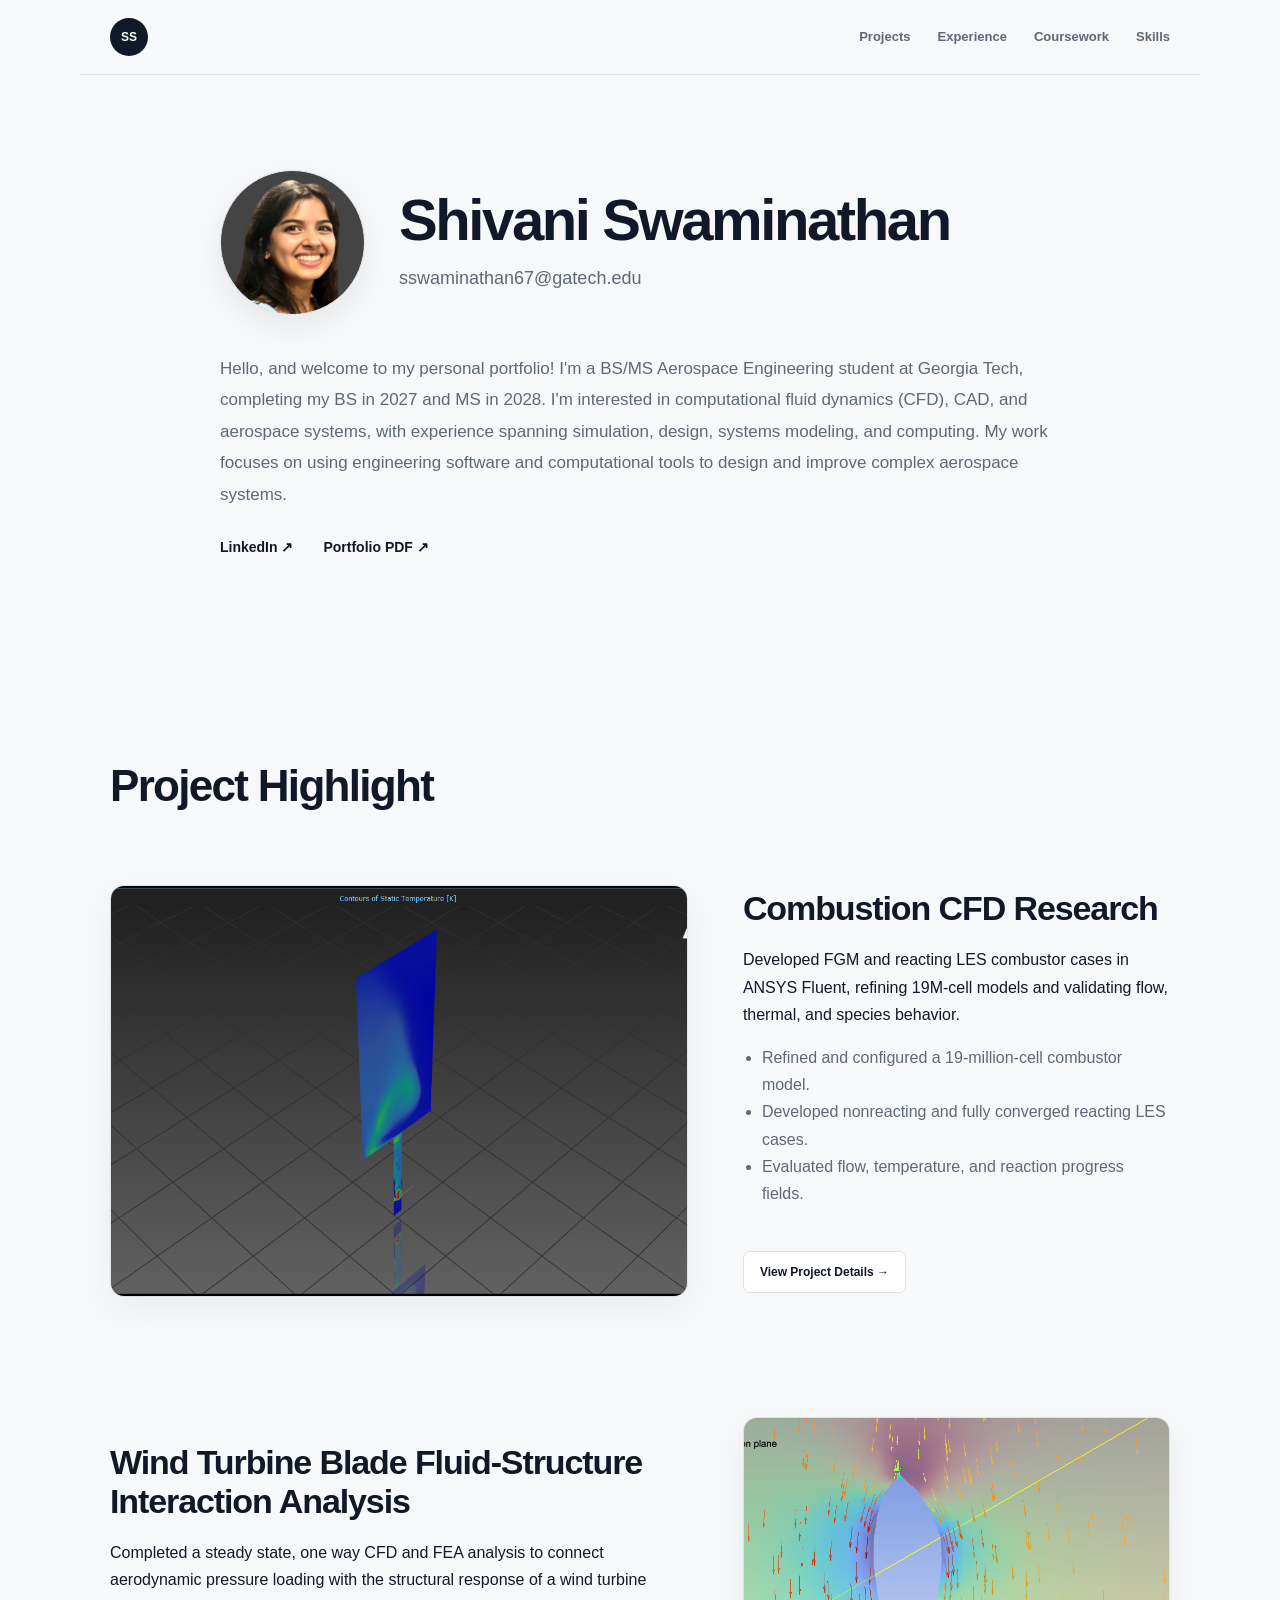
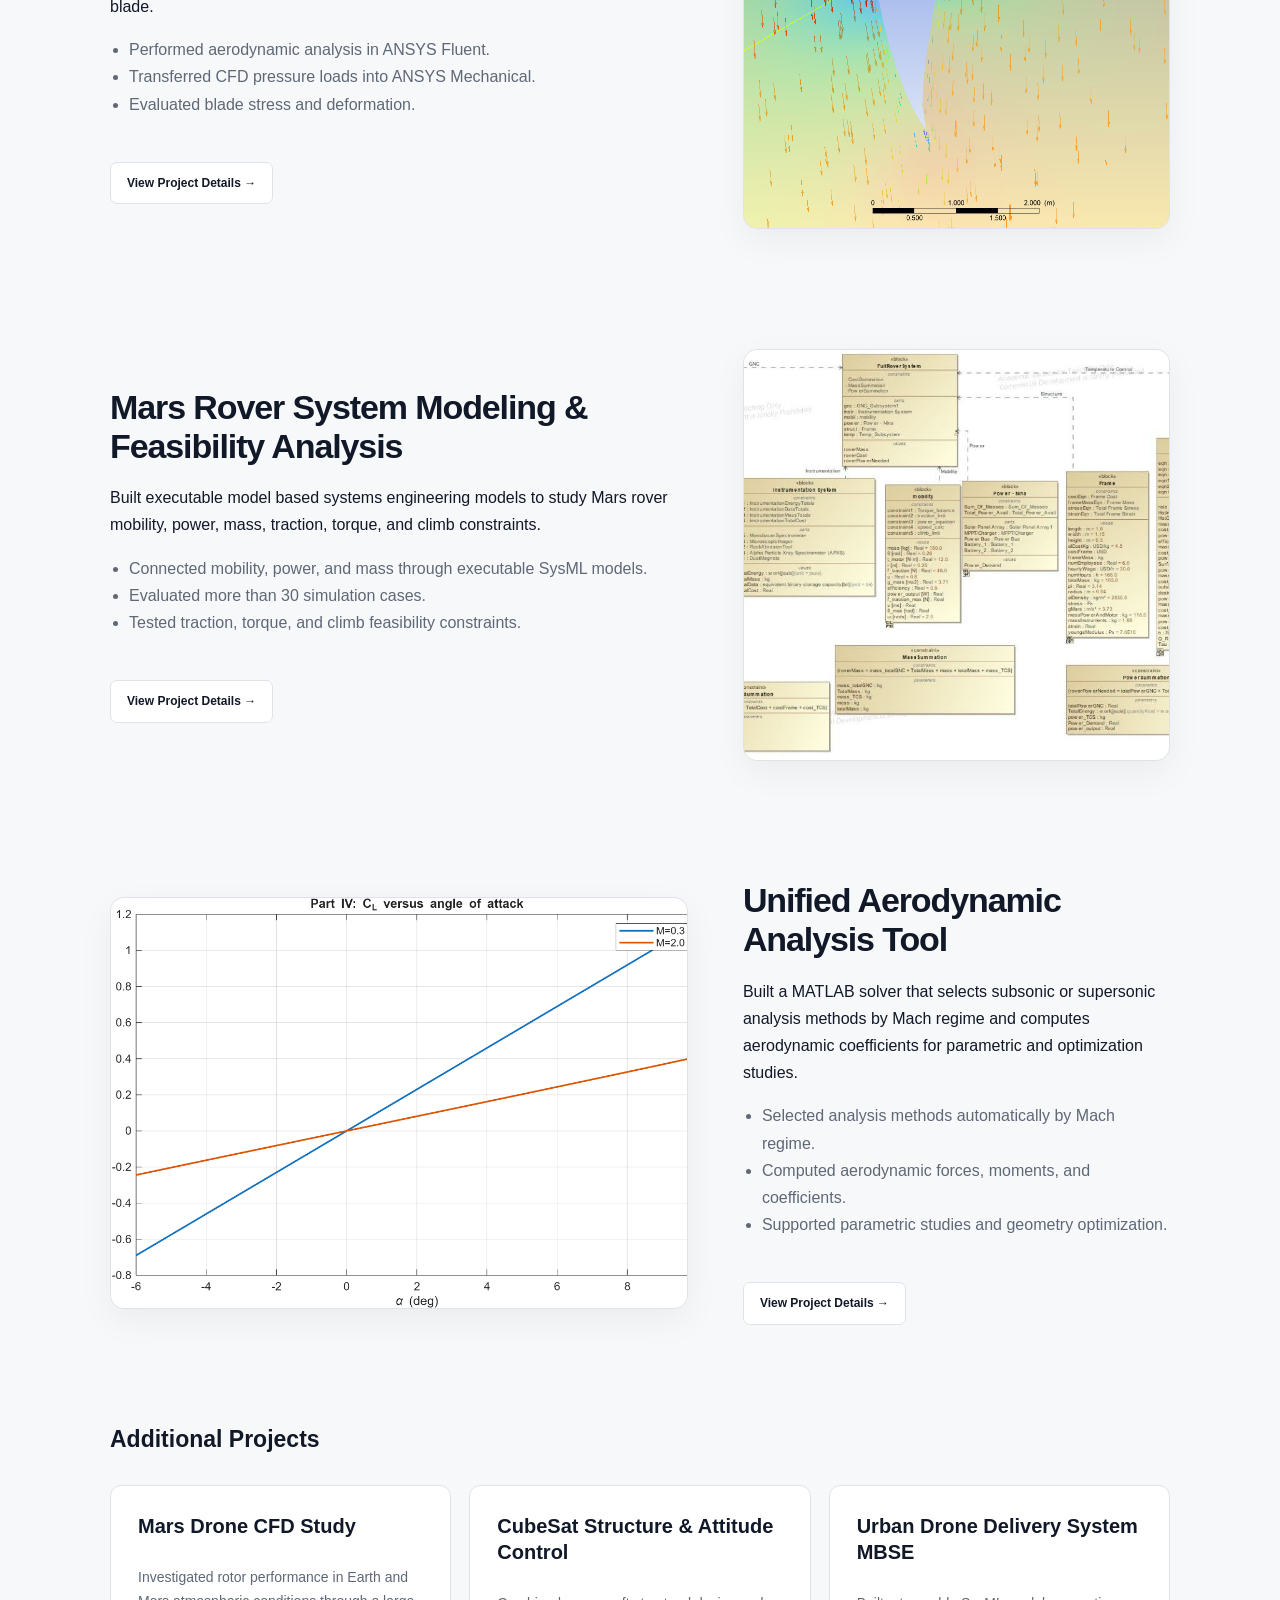
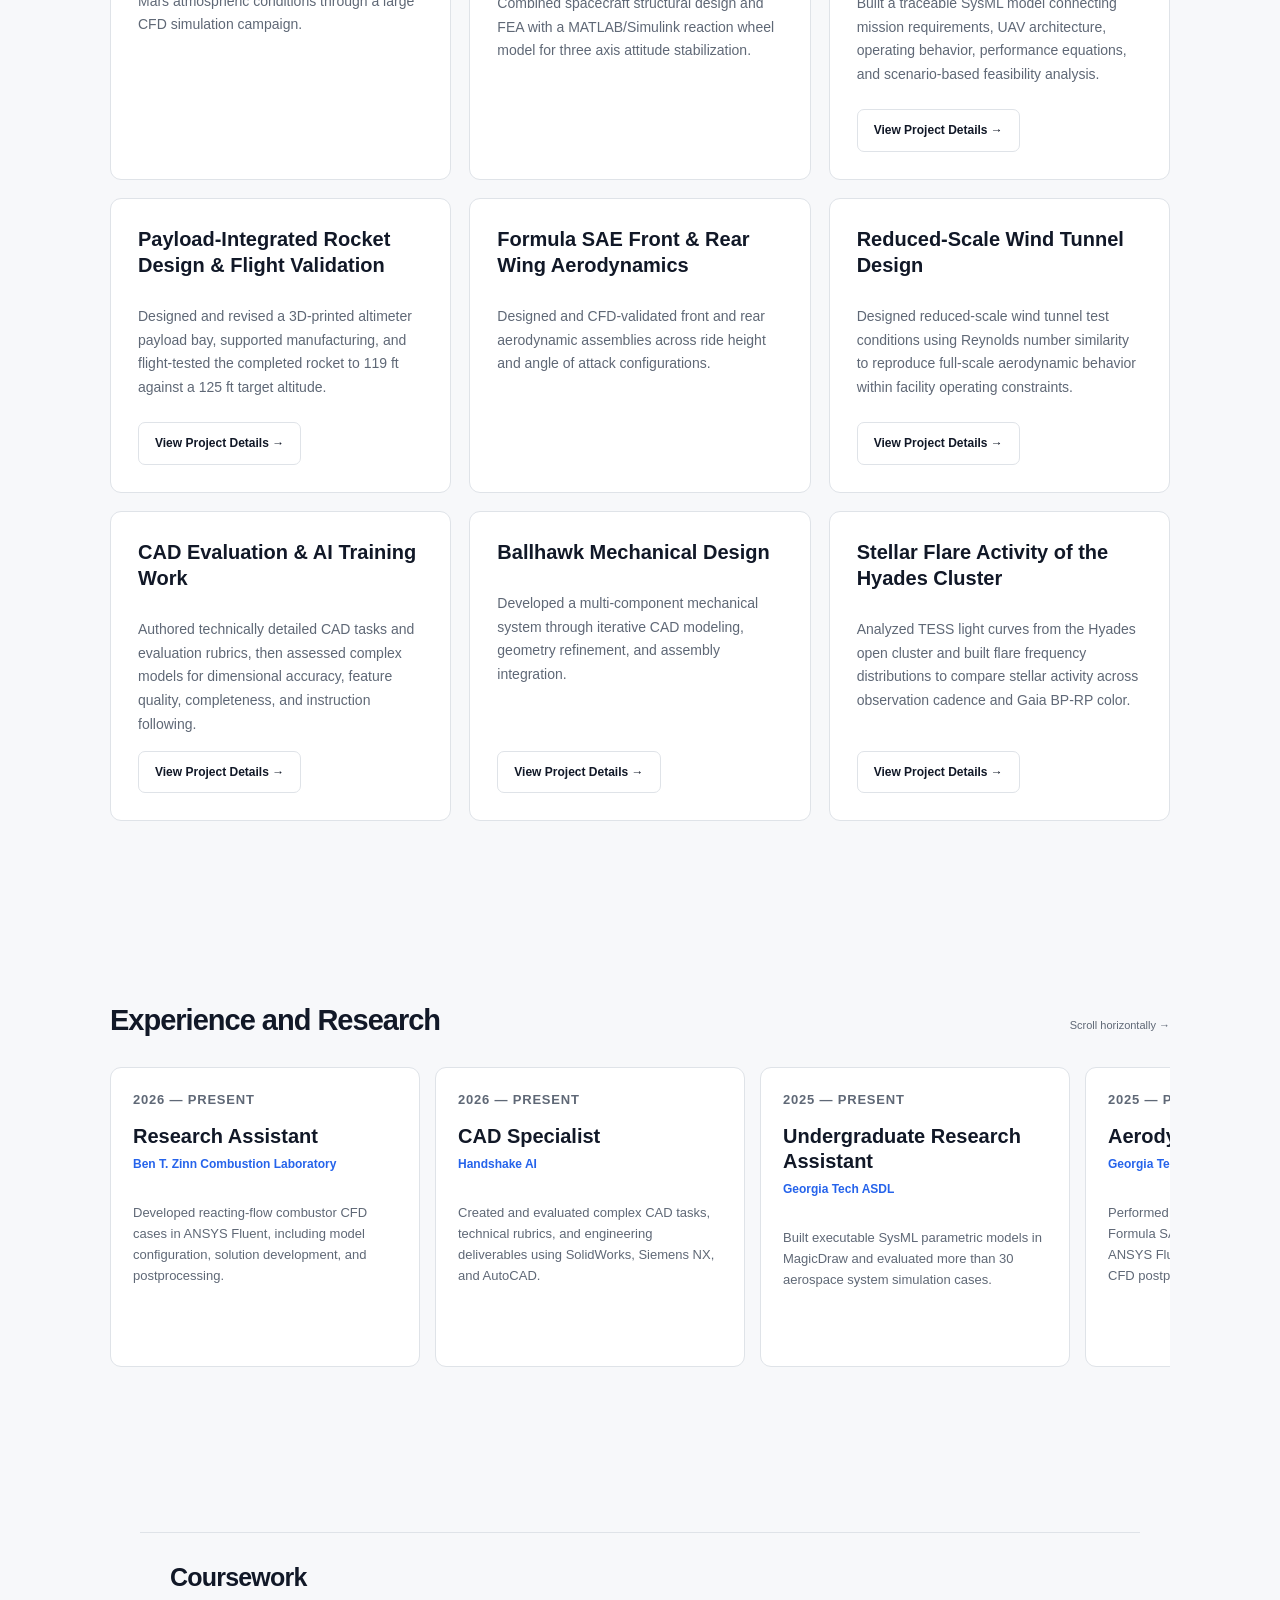
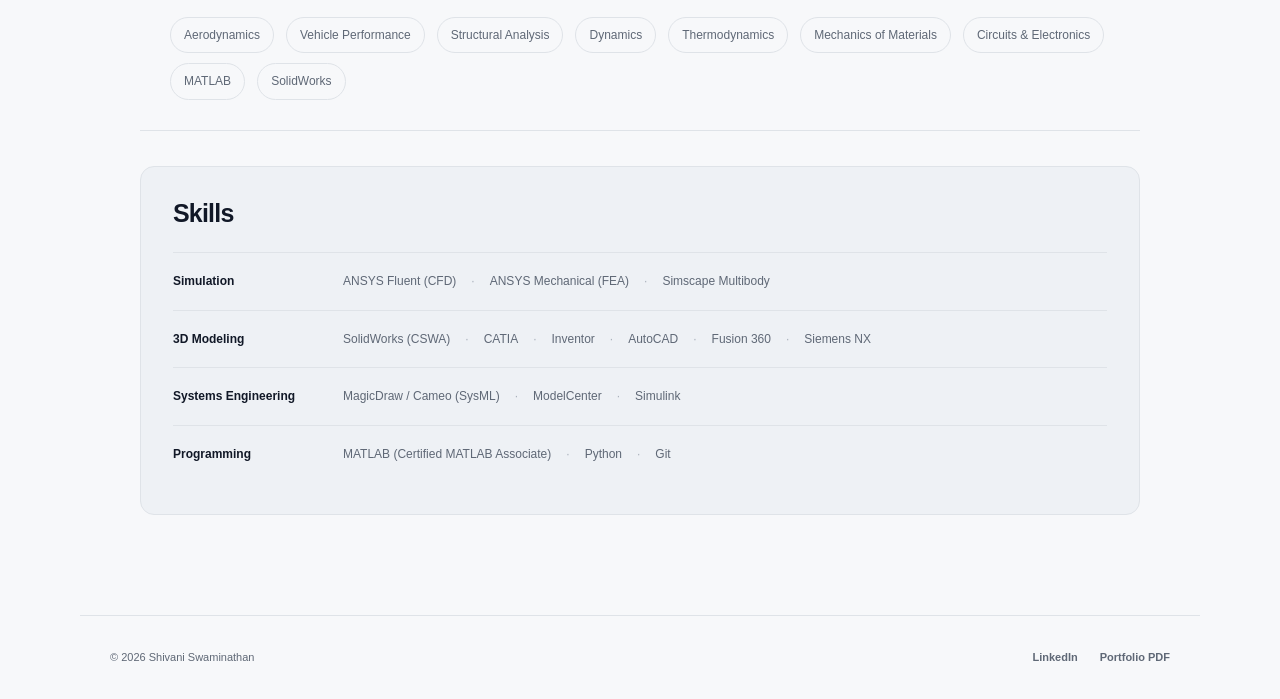
==== commit 007359ff: "Remove resume links from website" ====
--- a/index.html
+++ b/index.html
@@ -106,16 +106,9 @@
         <a
             href="https://www.linkedin.com/in/shivani-swaminathan-gatech"
             target="_blank"
+            rel="noopener noreferrer"
         >
             LinkedIn ↗
-        </a>
-
-        <a
-            href="resume.pdf"
-            target="_blank"
-            rel="noopener noreferrer"
-        >
-            Resume ↗
         </a>
 
         <a
@@ -3824,13 +3817,6 @@
         </a>
 
         <a
-            href="resume.pdf"
-            target="_blank"
-        >
-            Resume
-        </a>
-
-        <a
             href="output/pdf/Shivani_Swaminathan_Engineering_Portfolio.pdf"
             target="_blank"
             rel="noopener noreferrer"
